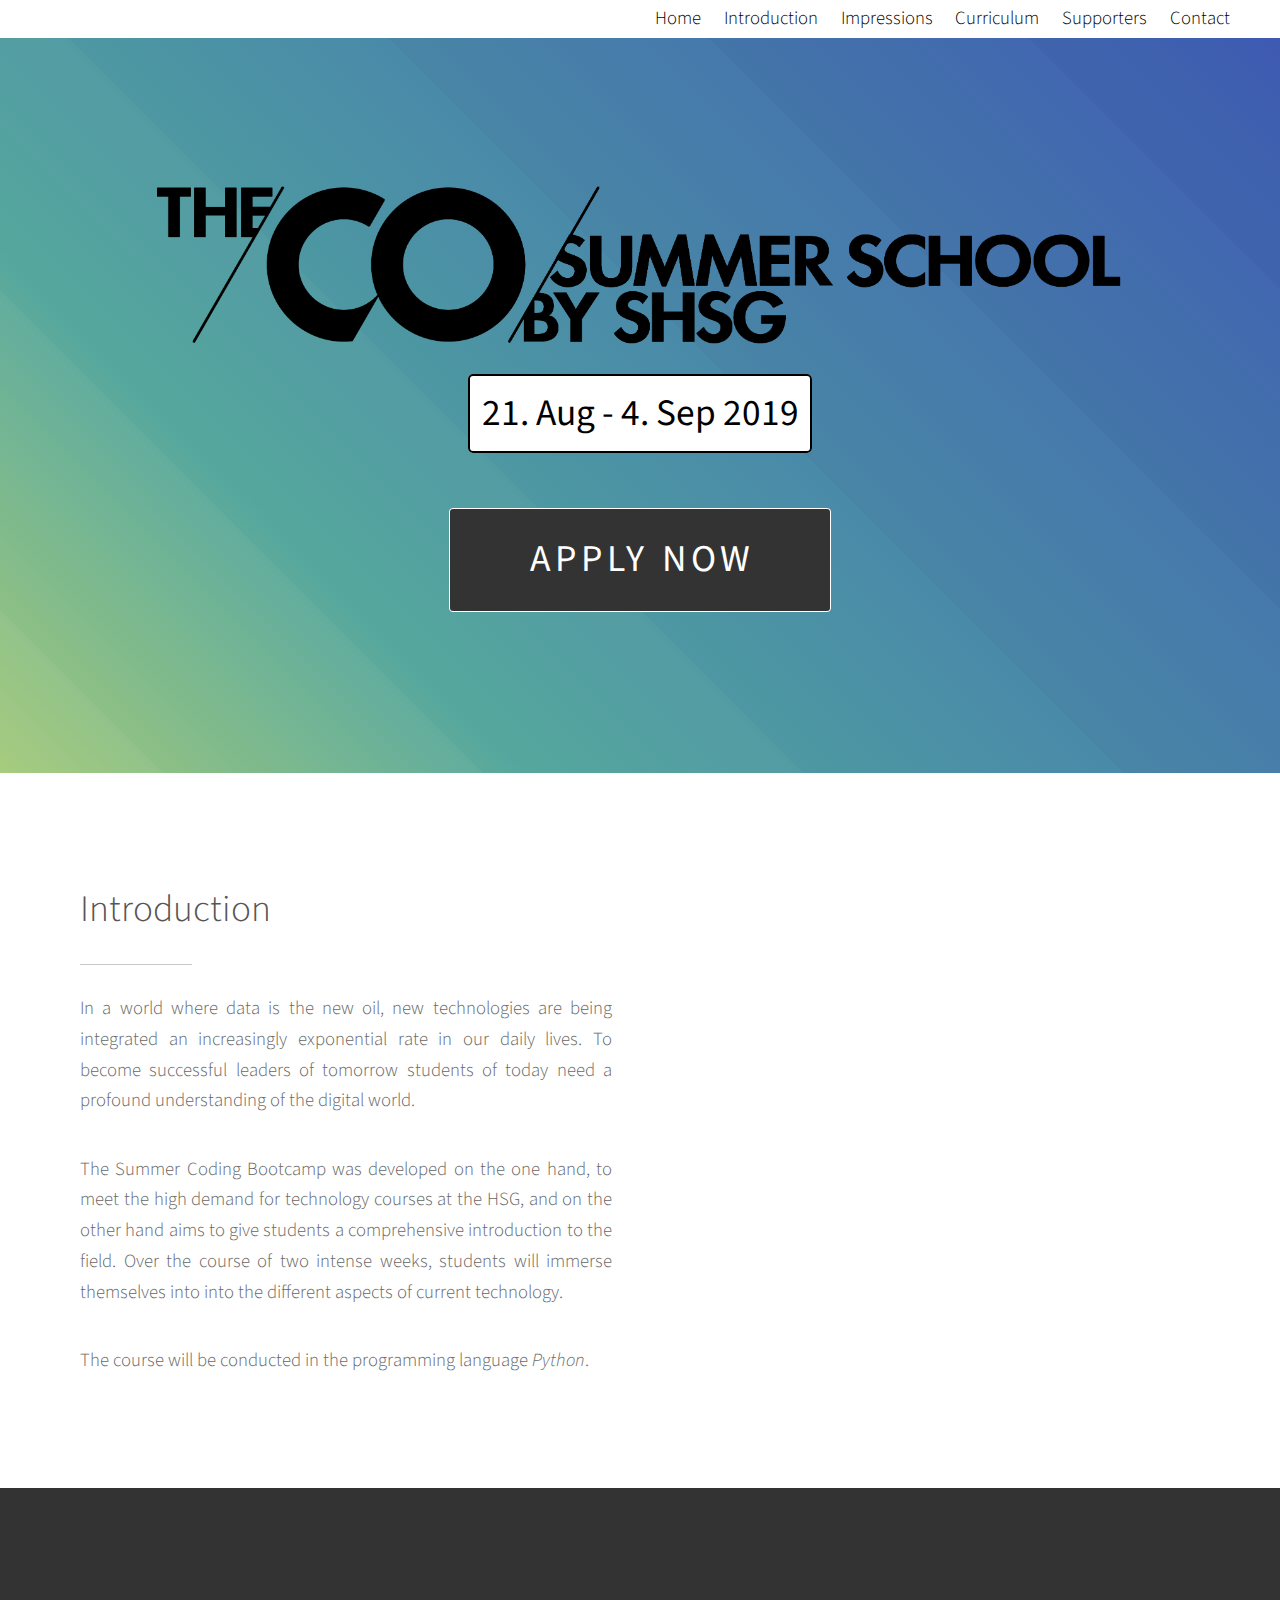
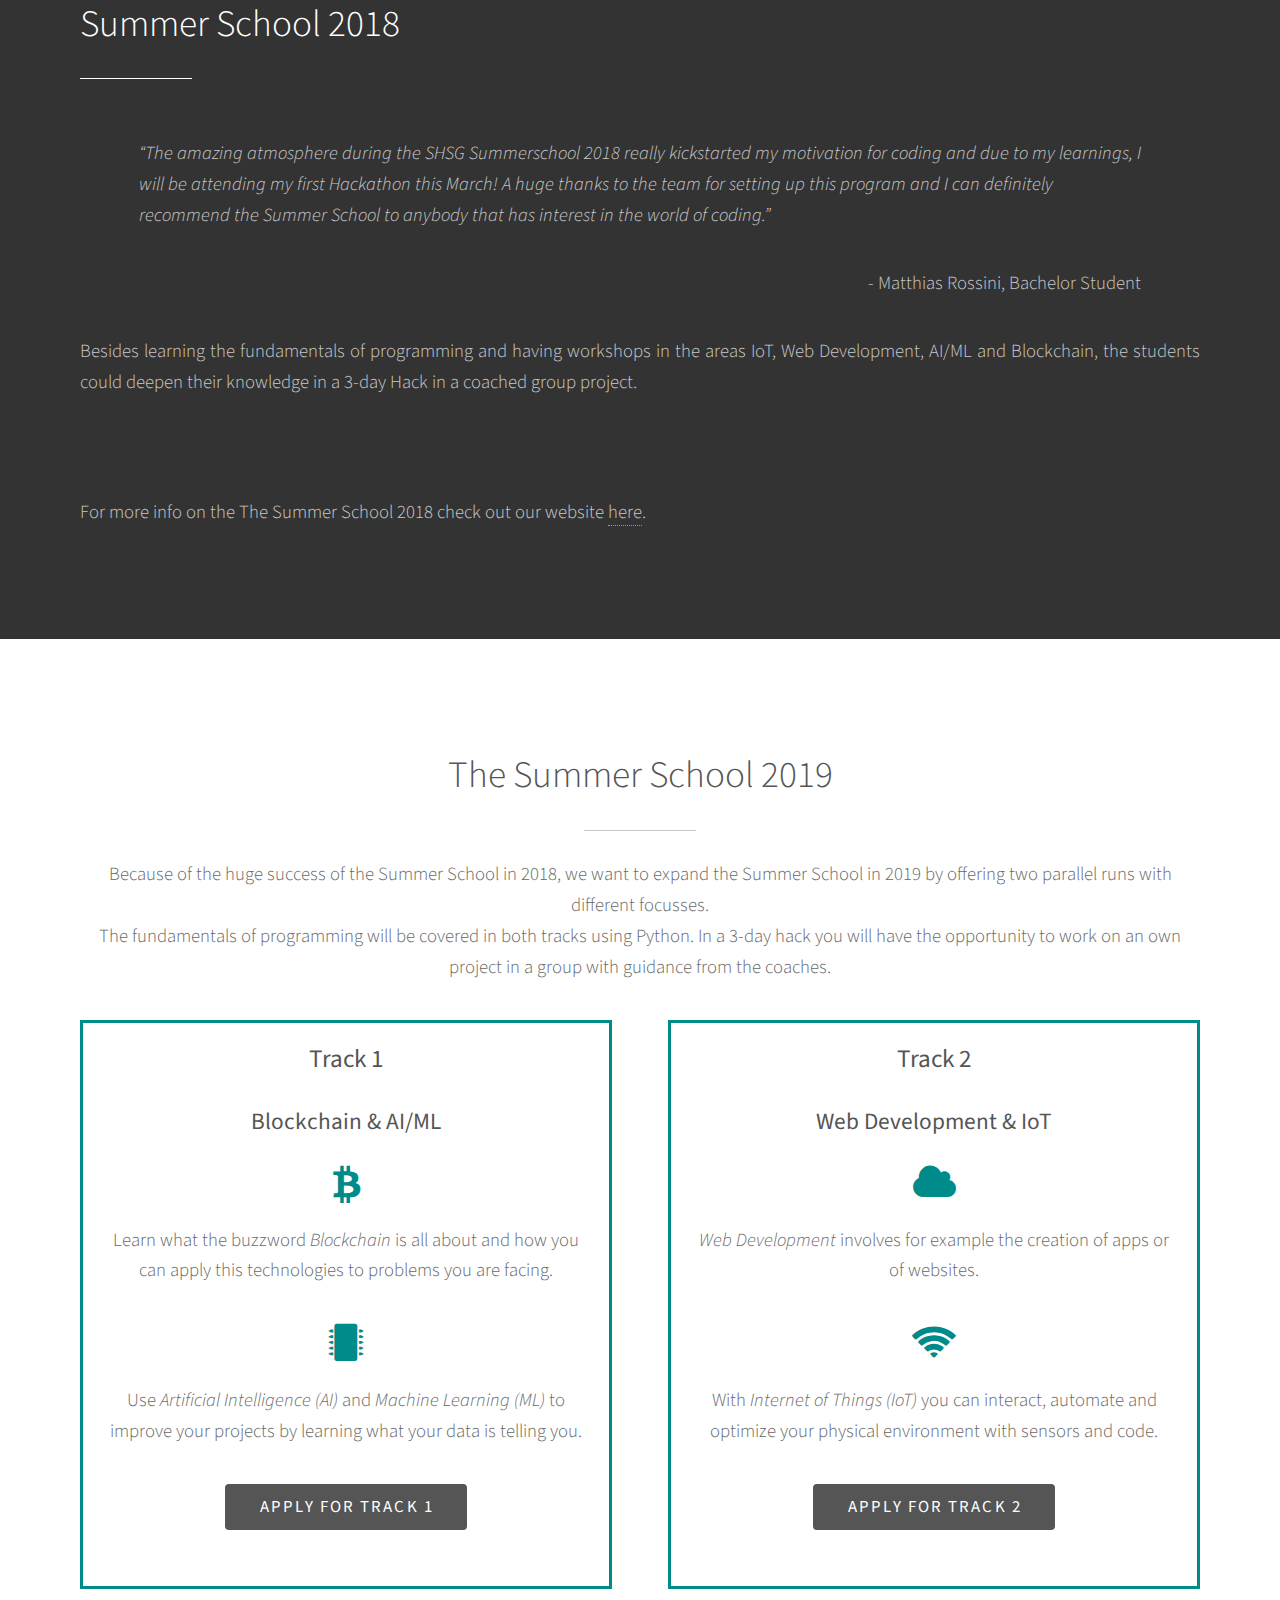
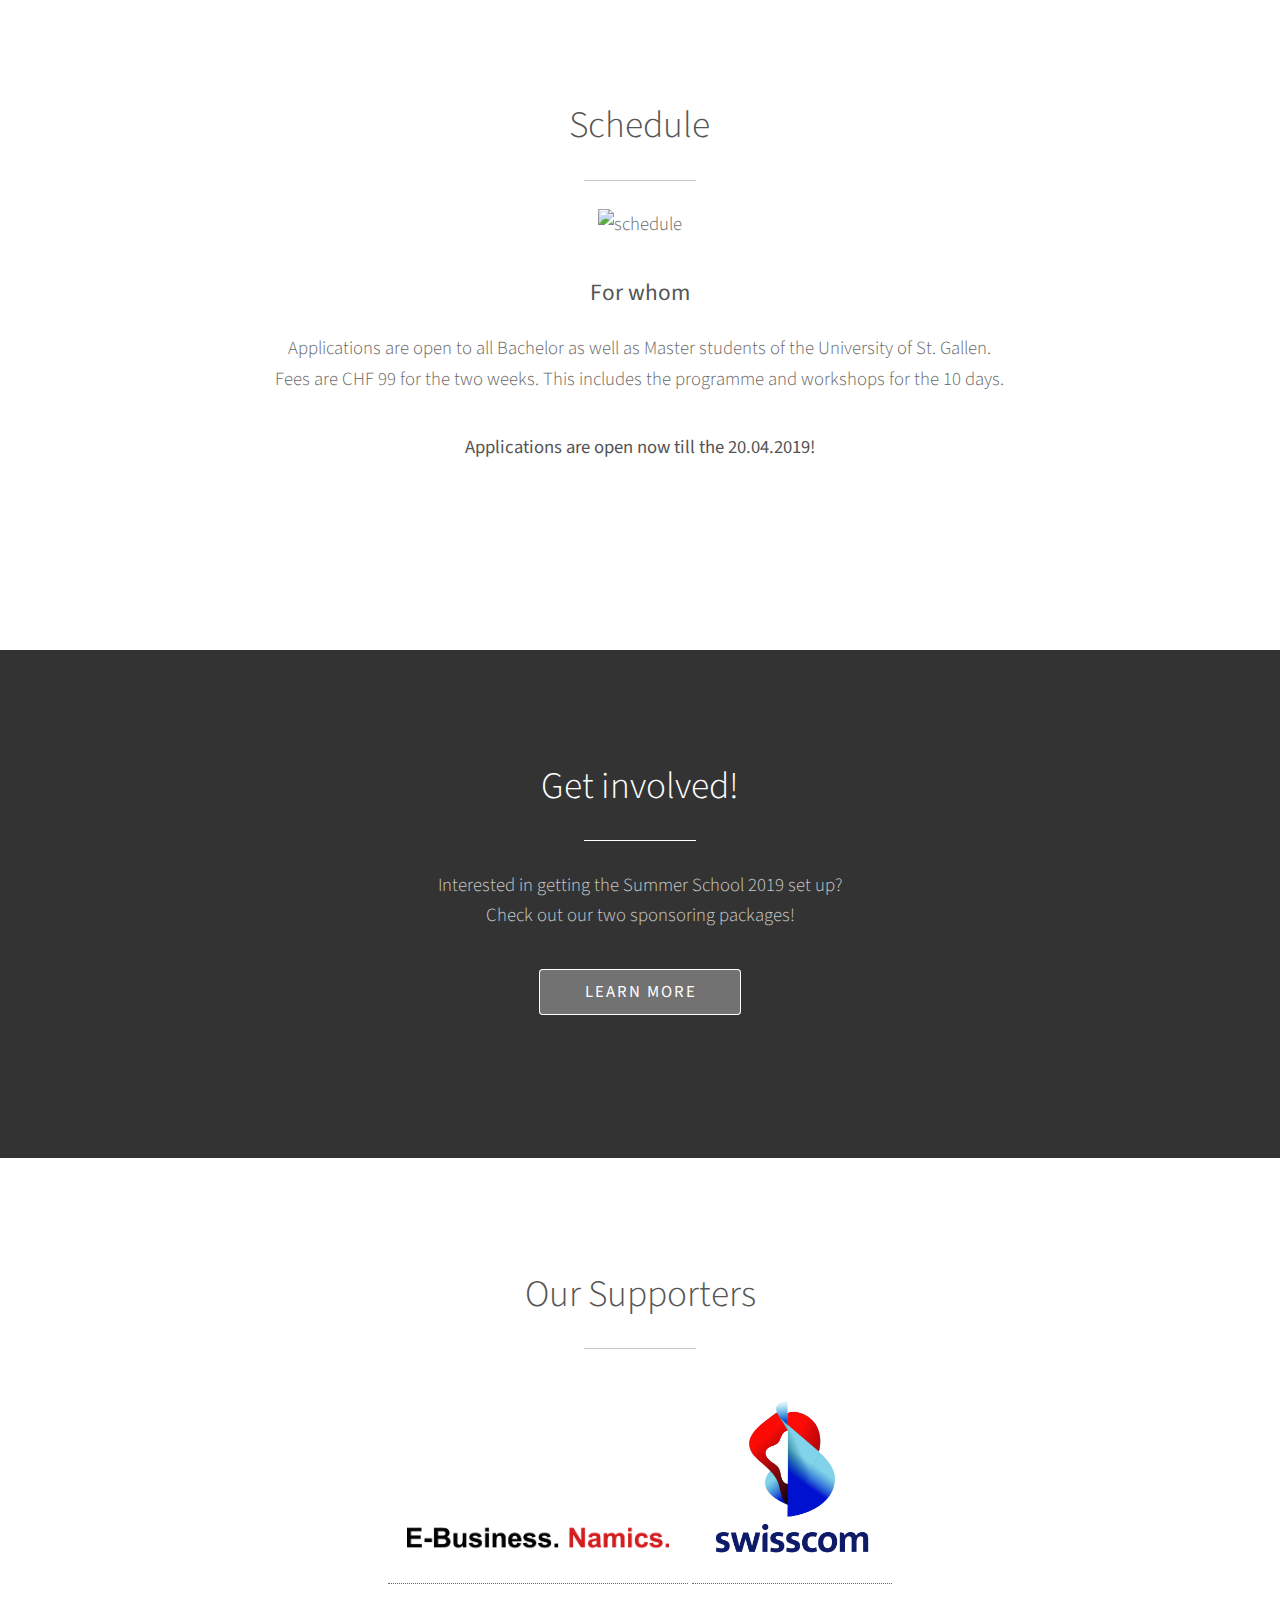
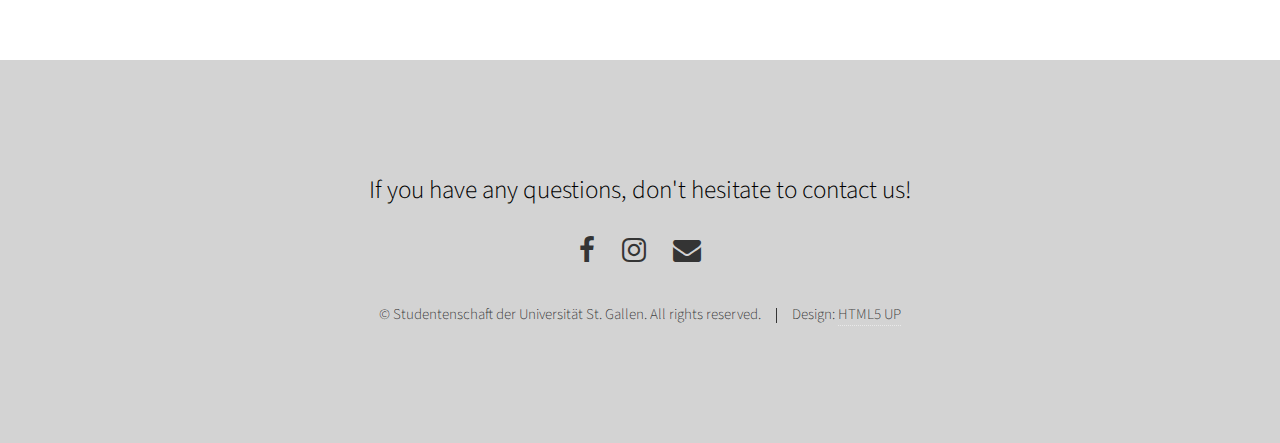
==== index.html @ 816d06b6 "change link sponsors" ====
<!DOCTYPE HTML>
<!--
	Photon by HTML5 UP
	html5up.net | @ajlkn
	Free for personal and commercial use under the CCA 3.0 license (html5up.net/license)
-->
<html>
	<head>
		<title>Summer School by SHSG</title>
		<meta charset="utf-8" />
		<meta name="viewport" content="width=device-width, initial-scale=1, user-scalable=no" />
		<link rel="stylesheet" href="assets/css/main.css" />
		<noscript><link rel="stylesheet" href="assets/css/noscript.css" /></noscript>
	</head>
	<body class="is-preload">


			<header id="banner" class="alt">
			<nav id="menu" style="z-index:99; position: relative; margin-right:2em; ">
				<p ALIGN=Right>
					<a data-scrolly href="#header" class = "">Home</a>
					<a data-scroll href="#intro" class = "">Introduction</a>
					<a data-scroll href="#SS2018" class = "">Impressions</a>
					<a data-scroll href="#tech" class = "">Curriculum</a>
					<a data-scroll href="#get-involved" class = "">Supporters</a>
					<!-- <a data-scroll href="#team" class = "">Team</a> -->
					<a data-scroll href="#footer" class = "">Contact</a>

				</p>

			</nav>
		</header>


			<section id="header">
				<div class="inner">
					<div class="content">
					<p><img width="1000px" src="images/TheCO_Logo_schwarz_summer-school.png"</p>
					<!-- <h1>Summer School by SHSG </h1><br /> -->
					<p>
					<h2><b><span style="color:black; background-color: #fff; padding: .3em; border: 2px solid black; border-radius: 5px;"> 21. Aug -  4. Sep 2019 </span></b></h2> <br />
				<h1><a data-scroll href="#tech" class= "button scrolly" style="background-color: #333;"<strong>APPLY NOW</strong></a></h1>

					<br />
					<!-- <h2><b><span style="color:black">Summer Software Bootcamp</span></b></h2> -->
					<!-- <ul class="actions special">
						<li><a href="#intro" class="button scrolly">Discover</a></li>
					</ul> -->
				</p>
				</div>
			</div>
			</section>

		<!-- intro -->
			<section id="intro" class="main style1">
				<div class="container">
					<div class="row gtr-150">
						<div class="col-6 col-12-medium">
							<header class="major">
								<h2>Introduction</h2>
							</header>
							<p ALIGN="JUSTIFY">In a world where data is the new oil, new technologies are being integrated an increasingly exponential rate in our daily lives.
								To become successful leaders of tomorrow students of today need a profound understanding of the digital world.</p>
							<p ALIGN="JUSTIFY">The Summer Coding Bootcamp was developed on the one hand, to meet the high demand for technology courses at the HSG,
								and on the other hand aims to give students a comprehensive introduction to the field. Over the course of two intense weeks,
								students will immerse themselves into into the different aspects of current technology.</p>
							<p ALIGN="JUSTIFY">The course will be conducted in the programming language <i>Python</i>.</p>
						</div>
						<div class="col-6 col-12-medium imp-medium">
							<br /><br /><br /><span class="image fit"><img src="images/pic_class.jpg" alt="" /></span>
						</div>
					</div>
				</div>
			</section>

		<!-- SS2018 -->
			<section id="SS2018" class="main style2">
				<div class="container">
					<div class="row gtr-150">
						<!-- <div class="col-6 col-12-medium"> -->
							<header class="major">
								<h2>Summer School 2018</h2>
							</header>
							<head>
							<style>
							.center1 {
  							margin: auto;
  							width: 90%;
  							/* border: 3px solid #73AD21; */
  							padding: 10px;
								}
																}
								</style>
								</head>
							<body>

							<div class= "center1">
							<p><i><br />“The amazing atmosphere during the SHSG Summerschool 2018 really	kickstarted my motivation for coding and due to
								my learnings,	I will be	attending my first Hackathon this March! A huge thanks to the team for setting up this program and I can definitely recommend
								the Summer School to anybody that has interest in the world of coding.”</i>
								<P ALIGN=RIGHT>- Matthias Rossini, Bachelor Student</P></p>
							</div>
							<p ALIGN=JUSTIFY>Besides learning the fundamentals of programming and having workshops in the areas IoT, Web Development, AI/ML and Blockchain, the students could deepen their knowledge in a 3-day Hack in a coached group project.</p>

							<div class= "row">
							<div class="col-6 col-12-medium imp-medium">
								<img src="images/pic_coding4.jpg" alt="" style ="width:100%" >
							</div>
							<div class="col-6 col-12-medium imp-medium">
								<img src="images/pic_coding1_nologo.jpg" alt="" style= "width:100%" >
							</div>

								<p><br />For more info on the The Summer School 2018 check out our website <a href="https://summerschool.shsg.ch/" target="_blank">here</a>.</p>

							<!-- <font size="+2">
							<p><br />The Summer School 2018 was only possible thanks to our sponsors:</p>
							</font>

								<div class="">
									<div class="col-4 col-12-medium imp-medium">
									<a href="https://www.namics.com" target="_blank"><img src="images/namics_transparent2.png" width="450px" style="padding: 1em;" alt="Namics"></a>
									<a href="http://www.startfeld.ch/" target="_blank"><img src="images/startfeld_logo_transparent.png" width="250px" style="padding:1em;"alt="STARTFELD"></a>
									<a href="https://www.itrockt.ch/" target="_blank"><img src="images/itstgallenrockt_logo_transparent.png" width="450px" style="padding:1em;"alt="ITrocktSG"></a>
								</div>
								<div class="center">
									<a href="https://www.kenzen.com/" target="_blank"><img src="images/kenzen_logo_transparent.png" width="450px" style="padding:1em;" alt="Kenzen"></a>
									<a href="https://www.cryptovalleysociety.com" target="_blank"><img src="images/CVS_Logo_ohne Slogan_v01.png" width="450px" style="padding: 1em;" alt="Crypto Valley Society"></a>
								</div>
								</div> -->
						</div>
					</div>
				</div>
			</section>

		<!-- tech -->
			<section id="tech" class="main style1 special">
				<div class="container">
					<header class="major">
						<h2>The Summer School 2019</h2>
					</header>
					<p>Because of the huge success of the Summer School in 2018, we want to expand the Summer School in 2019 by offering two parallel runs with different focusses.<br />
						The fundamentals of programming will be covered in both tracks using Python. In a 3-day hack you will have the opportunity to work on an own project in a group with guidance from the coaches.<br /></p>

					<div class="row gtr-150">
						<div class="col-6 col-12-medium">
							<div class="boxed">
							<h3><b>Track 1</b></h3>
							<h4><b>Blockchain & AI/ML</b></h4>
							<font size=1/2><span class="icon style1 major fa-btc"></span></font>
							<p>Learn what the buzzword <i>Blockchain</i> is all about and how you can apply this technologies to problems you are facing.</p>
							<font size=1/2><span class="icon style1 major fa-microchip"></span></font>
							<p>Use <i>Artificial Intelligence (AI)</i> and <i>Machine Learning (ML)</i> to improve your projects by learning what your data is telling you.</p>
							<ul class="actions special">
								<li><a href="https://shsg.typeform.com/to/cCMcqW" target = "_blank" class="button primary">Apply for Track 1</a></li>
							</ul>
						</div>
					</div>

						<div class="col-6 col-12-medium">
							<div class= "boxed">
							<h3><b>Track 2</b></h3>
							<h4><b>Web Development & IoT</b></h4>
							<font size=1/2><span class="icon style1 major fa-cloud"></span></font>
							<p><i>Web Development</i> involves for example the creation of apps or of websites.</p>
							<font size=1/2><span class="icon style1 major fa-wifi"></span></font>
							<p>With <i>Internet of Things (IoT)</i> you can interact, automate and optimize your physical environment with sensors and code.</p>
							<ul class="actions special">
								<li><a href="https://shsg.typeform.com/to/cCMcqW" target = "_blank" class="button primary">Apply for Track 2</a></li>
							</ul>
						</div>
					</div>
					</div>

					<section id="tech" class="main style1 special">
						<div class="container">
							<header class="major">
					<h2>Schedule</h2>
					</header>
					<span><img width=1200px src="images/schedule1.png" alt="schedule"></span>

					<h4><br /><b>For whom</b></h4>
					<p>Applications are open to all Bachelor as well as Master students of the University of St. Gallen.<br />Fees are CHF 99 for the two weeks. This includes the programme and workshops for the 10 days.</p>
						<p><b>Applications are open now till the 20.04.2019!</b></p>
				</div>
			</section>

					</div>
			</section>

		<!-- Sponsors/Supporters/Get Involved -->
			<section id="get-involved" class="main style2 special">
				<div class="container">

					<header class="major">
						<h2>Get involved!</h2>
					</header>
					<p>Interested in getting the Summer School 2019 set up? <br />Check out our two sponsoring packages!</p>
					<ul class="actions special">
						<li><a href="../WebseiteSS2019_sponsors.html" class="button wide">Learn More</a></li>
					</ul>
					<br />
				</div>
				</section>
				<section id="sponsors" class="main style1 special">
					<div class="container">
					<header class="major ">
						<h2>Our Supporters</h2>
					</header>
							<a href="https://www.namics.com" target="_blank"><img src="images/namics_transparent3.png" width="300px" style="padding: 1em;" alt="Namics"></a>
							<!-- <a href="https://www.namics.com" target="_blank"><img src="images/namics.png" width="350px" style="padding: 1em; background-color:rgba(211,211,211,0.3)" alt="Namics"></a> -->

							<a href="http://www.swisscom.ch/" target="_blank"><img src="images/swisscom_transparent.png" width="200px" style="padding:1em;" alt="Swisscom"></a>

			</section>

		<!-- Footer -->
			<section id="footer">
				<h3>If you have any questions, don't hesitate to contact us!</h3>
				<div class="inner">
					<ul class="icons">
				<ul class="icons">
					<li><a href="https://facebook.com/studentenschaft/" class="icon alt fa-facebook"><span class="label">Facebook</span></a></li>
					<li><a href="https://instagram.com/studentenschaft/" class="icon alt fa-instagram"><span class="label">Instagram</span></a></li>
					<li><a href="mailto:studentenschaft@shsg.ch" class="icon alt fa-envelope"><span class="label">Email</span></a></li>
				</ul>
				<ul class="copyright">
					<li>&copy; Studentenschaft der Universität St. Gallen. All rights reserved.</li><li>Design: <a href="http://html5up.net">HTML5 UP</a></li>
				</ul>
			</ul>
		</div>
			</section>

		<!-- Scripts -->
			<script src="assets/js/jquery.min.js"></script>
			<script src="assets/js/jquery.scrolly.min.js"></script>
			<script src="assets/js/browser.min.js"></script>
			<script src="assets/js/breakpoints.min.js"></script>
			<script src="assets/js/util.js"></script>
			<script src="assets/js/main.js"></script>

	</body>
</html>
---- assets/css/main.css ----
@import url("font-awesome.min.css");
@import url("https://fonts.googleapis.com/css?family=Source+Sans+Pro:300,300italic,400,400italic");

/*
	Photon by HTML5 UP
	html5up.net | @ajlkn
	Free for personal and commercial use under the CCA 3.0 license (html5up.net/license)
*/

html, body, div, span, applet, object,
iframe, h1, h2, h3, h4, h5, h6, p, blockquote,
pre, a, abbr, acronym, address, big, cite,
code, del, dfn, em, img, ins, kbd, q, s, samp,
small, strike, strong, sub, sup, tt, var, b,
u, i, center, dl, dt, dd, ol, ul, li, fieldset,
form, label, legend, table, caption, tbody,
tfoot, thead, tr, th, td, article, aside,
canvas, details, embed, figure, figcaption,
footer, header, hgroup, menu, nav, output, ruby,
section, summary, time, mark, audio, video {
	margin: 0;
	padding: 0;
	border: 0;
	font-size: 100%;
	font: inherit;
	vertical-align: baseline;}

article, aside, details, figcaption, figure,
footer, header, hgroup, menu, nav, section {
	display: block;}

body {
	line-height: 1;
}

ol, ul {
	list-style: none;
}

blockquote, q {
	quotes: none;
}

	blockquote:before, blockquote:after, q:before, q:after {
		content: '';
		content: none;
	}

table {
	border-collapse: collapse;
	border-spacing: 0;
}

body {
	-webkit-text-size-adjust: none;
}

mark {
	background-color: transparent;
	color: inherit;
}

input::-moz-focus-inner {
	border: 0;
	padding: 0;
}

input, select, textarea {
	-moz-appearance: none;
	-webkit-appearance: none;
	-ms-appearance: none;
	appearance: none;
}

/* Basic */

	html {
		box-sizing: border-box;
	}

	*, *:before, *:after {
		box-sizing: inherit;

	}

	body {
		background: #fff;
	}


		body.is-preload *, body.is-preload *:before, body.is-preload *:after {
			-moz-animation: none !important;
			-webkit-animation: none !important;
			-ms-animation: none !important;
			animation: none !important;
			-moz-transition: none !important;
			-webkit-transition: none !important;
			-ms-transition: none !important;
			transition: none !important;
		}

	body, input, select, textarea {
		color: #666;
		font-family: "Source Sans Pro", Helvetica, sans-serif;
		font-size: 16pt;
		font-weight: 300;
		line-height: 1.65em;
	}

	a {
		-moz-transition: color 0.2s ease-in-out, border-color 0.2s ease-in-out;
		-webkit-transition: color 0.2s ease-in-out, border-color 0.2s ease-in-out;
		-ms-transition: color 0.2s ease-in-out, border-color 0.2s ease-in-out;
		transition: color 0.2s ease-in-out, border-color 0.2s ease-in-out;
		border-bottom: dotted 1px #666;
		color: inherit;
		text-decoration: none;
	}

		a:hover {
			border-bottom-color: transparent !important;
			color: #6bd4c8;
		}

	strong, b {
		color: #555;
		font-weight: 400;
	}

	em, i {
		font-style: italic;
	}

	p {
		margin: 0 0 2em 0;
	}

	h1, h2, h3, h4, h5, h6 {
		color: #555;
		line-height: 1em;
		margin: 0 0 1em 0;
	}

		h1 a, h2 a, h3 a, h4 a, h5 a, h6 a {
			color: inherit;
			text-decoration: none;
		}

	h1 {
		font-size: 2.25em;
		line-height: 1.35em;
	}

	h2 {
		font-size: 2em;
		line-height: 1.35em;
	}

	h3 {
		font-size: 1.35em;
		line-height: 1.5em;
	}

	h4 {
		font-size: 1.25em;
		line-height: 1.5em;
	}

	h5 {
		font-size: 0.9em;
		line-height: 1.5em;
	}

	h6 {
		font-size: 0.7em;
		line-height: 1.5em;
	}

	sub {
		font-size: 0.8em;
		position: relative;
		top: 0.5em;
	}

	sup {
		font-size: 0.8em;
		position: relative;
		top: -0.5em;
	}

	hr {
		border: 0;
		border-bottom: solid 1px rgba(144, 144, 144, 0.5);
		margin: 2em 0;
	}

		hr.major {
			margin: 3em 0;
		}

	blockquote {
		border-left: solid 4px rgba(144, 144, 144, 0.5);
		font-style: italic;
		margin: 0 0 2em 0;
		padding: 0.5em 0 0.5em 2em;
	}

	code {
		background: rgba(144, 144, 144, 0.075);
		border-radius: 4px;
		border: solid 1px rgba(144, 144, 144, 0.5);
		font-family: "Courier New", monospace;
		font-size: 0.9em;
		margin: 0 0.25em;
		padding: 0.25em 0.65em;
	}

	pre {
		-webkit-overflow-scrolling: touch;
		font-family: "Courier New", monospace;
		font-size: 0.9em;
		margin: 0 0 2em 0;
	}

		pre code {
			display: block;
			line-height: 1.75em;
			padding: 1em 1.5em;
			overflow-x: auto;
		}

	.align-left {
		text-align: left;
	}

	.align-center {
		text-align: center;
	}

	.align-right {
		text-align: right;
	}

/* Container */

	.container {
		margin: 0 auto;
		max-width: calc(100% - 4em);
		width: 60em;
	}

		.container.xsmall {
			width: 15em;
		}

		.container.small {
			width: 30em;
		}

		.container.medium {
			width: 45em;
		}

		.container.large {
			width: 75em;
		}

		.container.xlarge {
			width: 90em;
		}

		.container.max {
			width: 100%;
		}

		@media screen and (max-width: 980px) {

			.container {
				max-width: 100% !important;
				width: 100% !important;
			}

		}

		@media screen and (max-width: 480px) {

			.container {
				max-width: calc(100% - 3em);
			}

		}

/* Row */

	.row {
		display: flex;
		flex-wrap: wrap;
		box-sizing: border-box;
		align-items: stretch;
	}

		.row > * {
			box-sizing: border-box;
		}

		.row.gtr-uniform > * > :last-child {
			margin-bottom: 0;
		}

		.row.aln-left {
			justify-content: flex-start;
		}

		.row.aln-center {
			justify-content: center;
		}

		.row.aln-right {
			justify-content: flex-end;
		}

		.row.aln-top {
			align-items: flex-start;
		}

		.row.aln-middle {
			align-items: center;
		}

		.row.aln-bottom {
			align-items: flex-end;
		}

		.row > .imp {
			order: -1;
		}

		.row > .col-1 {
			width: 8.3333333333%;
		}

		.row > .off-1 {
			margin-left: 8.3333333333%;
		}

		.row > .col-2 {
			width: 16.6666666667%;
		}

		.row > .off-2 {
			margin-left: 16.6666666667%;
		}

		.row > .col-3 {
			width: 25%;
		}

		.row > .off-3 {
			margin-left: 25%;
		}

		.row > .col-4 {
			width: 33.3333333333%;
		}

		.row > .off-4 {
			margin-left: 33.3333333333%;
		}

		.row > .col-5 {
			width: 41.6666666667%;
		}

		.row > .off-5 {
			margin-left: 41.6666666667%;
		}

		.row > .col-6 {
			width: 50%;
		}

		.row > .off-6 {
			margin-left: 50%;
		}

		.row > .col-7 {
			width: 58.3333333333%;
		}

		.row > .off-7 {
			margin-left: 58.3333333333%;
		}

		.row > .col-8 {
			width: 66.6666666667%;
		}

		.row > .off-8 {
			margin-left: 66.6666666667%;
		}

		.row > .col-9 {
			width: 75%;
		}

		.row > .off-9 {
			margin-left: 75%;
		}

		.row > .col-10 {
			width: 83.3333333333%;
		}

		.row > .off-10 {
			margin-left: 83.3333333333%;
		}

		.row > .col-11 {
			width: 91.6666666667%;
		}

		.row > .off-11 {
			margin-left: 91.6666666667%;
		}

		.row > .col-12 {
			width: 100%;
		}

		.row > .off-12 {
			margin-left: 100%;
		}

		.row.gtr-0 {
			margin-top: 0;
			margin-left: 0em;
		}

			.row.gtr-0 > * {
				padding: 0 0 0 0em;
			}

			.row.gtr-0.gtr-uniform {
				margin-top: 0em;
			}

				.row.gtr-0.gtr-uniform > * {
					padding-top: 0em;
				}

		.row.gtr-25 {
			margin-top: 0;
			margin-left: -0.5em;
		}

			.row.gtr-25 > * {
				padding: 0 0 0 0.5em;
			}

			.row.gtr-25.gtr-uniform {
				margin-top: -0.5em;
			}

				.row.gtr-25.gtr-uniform > * {
					padding-top: 0.5em;
				}

		.row.gtr-50 {
			margin-top: 0;
			margin-left: -1em;
		}

			.row.gtr-50 > * {
				padding: 0 0 0 1em;
			}

			.row.gtr-50.gtr-uniform {
				margin-top: -1em;
			}

				.row.gtr-50.gtr-uniform > * {
					padding-top: 1em;
				}

		.row {
			margin-top: 0;
			margin-left: -2em;
		}

			.row > * {
				padding: 0 0 0 2em;
			}

			.row.gtr-uniform {
				margin-top: -2em;
			}

				.row.gtr-uniform > * {
					padding-top: 2em;
				}

		.row.gtr-150 {
			margin-top: 0;
			margin-left: -3em;
		}

		.boxed{
			border: 3px solid #008B8B;
			padding: 1em
		}
			.row.gtr-150 > * {
				padding: 0 0 0 3em;
			}

			.row.gtr-150.gtr-uniform {
				margin-top: -3em;
			}

				.row.gtr-150.gtr-uniform > * {
					padding-top: 3em;
				}

		.row.gtr-200 {
			margin-top: 0;
			margin-left: -4em;
		}

			.row.gtr-200 > * {
				padding: 0 0 0 4em;
			}

			.row.gtr-200.gtr-uniform {
				margin-top: -4em;
			}

				.row.gtr-200.gtr-uniform > * {
					padding-top: 4em;
				}

		@media screen and (max-width: 1680px) {

			.row {
				display: flex;
				flex-wrap: wrap;
				box-sizing: border-box;
				align-items: stretch;
			}

				.row > * {
					box-sizing: border-box;
				}

				.row.gtr-uniform > * > :last-child {
					margin-bottom: 0;
				}

				.row.aln-left {
					justify-content: flex-start;
				}

				.row.aln-center {
					justify-content: center;
				}

				.row.aln-right {
					justify-content: flex-end;
				}

				.row.aln-top {
					align-items: flex-start;
				}

				.row.aln-middle {
					align-items: center;
				}

				.row.aln-bottom {
					align-items: flex-end;
				}

				.row > .imp-xlarge {
					order: -1;
				}

				.row > .col-1-xlarge {
					width: 8.3333333333%;
				}

				.row > .off-1-xlarge {
					margin-left: 8.3333333333%;
				}

				.row > .col-2-xlarge {
					width: 16.6666666667%;
				}

				.row > .off-2-xlarge {
					margin-left: 16.6666666667%;
				}

				.row > .col-3-xlarge {
					width: 25%;
				}

				.row > .off-3-xlarge {
					margin-left: 25%;
				}

				.row > .col-4-xlarge {
					width: 33.3333333333%;
				}

				.row > .off-4-xlarge {
					margin-left: 33.3333333333%;
				}

				.row > .col-5-xlarge {
					width: 41.6666666667%;
				}

				.row > .off-5-xlarge {
					margin-left: 41.6666666667%;
				}

				.row > .col-6-xlarge {
					width: 50%;
				}

				.row > .off-6-xlarge {
					margin-left: 50%;
				}

				.row > .col-7-xlarge {
					width: 58.3333333333%;
				}

				.row > .off-7-xlarge {
					margin-left: 58.3333333333%;
				}

				.row > .col-8-xlarge {
					width: 66.6666666667%;
				}

				.row > .off-8-xlarge {
					margin-left: 66.6666666667%;
				}

				.row > .col-9-xlarge {
					width: 75%;
				}

				.row > .off-9-xlarge {
					margin-left: 75%;
				}

				.row > .col-10-xlarge {
					width: 83.3333333333%;
				}

				.row > .off-10-xlarge {
					margin-left: 83.3333333333%;
				}

				.row > .col-11-xlarge {
					width: 91.6666666667%;
				}

				.row > .off-11-xlarge {
					margin-left: 91.6666666667%;
				}

				.row > .col-12-xlarge {
					width: 100%;
				}

				.row > .off-12-xlarge {
					margin-left: 100%;
				}

				.row.gtr-0 {
					margin-top: 0;
					margin-left: 0em;
				}

					.row.gtr-0 > * {
						padding: 0 0 0 0em;
					}

					.row.gtr-0.gtr-uniform {
						margin-top: 0em;
					}

						.row.gtr-0.gtr-uniform > * {
							padding-top: 0em;
						}

				.row.gtr-25 {
					margin-top: 0;
					margin-left: -0.5em;
				}

					.row.gtr-25 > * {
						padding: 0 0 0 0.5em;
					}

					.row.gtr-25.gtr-uniform {
						margin-top: -0.5em;
					}

						.row.gtr-25.gtr-uniform > * {
							padding-top: 0.5em;
						}

				.row.gtr-50 {
					margin-top: 0;
					margin-left: -1em;
				}

					.row.gtr-50 > * {
						padding: 0 0 0 1em;
					}

					.row.gtr-50.gtr-uniform {
						margin-top: -1em;
					}

						.row.gtr-50.gtr-uniform > * {
							padding-top: 1em;
						}

				.row {
					margin-top: 0;
					margin-left: -2em;
				}

					.row > * {
						padding: 0 0 0 2em;
					}

					.row.gtr-uniform {
						margin-top: -2em;
					}

						.row.gtr-uniform > * {
							padding-top: 2em;
						}

				.row.gtr-150 {
					margin-top: 0;
					margin-left: -3em;
				}

					.row.gtr-150 > * {
						padding: 0 0 0 3em;
					}

					.row.gtr-150.gtr-uniform {
						margin-top: -3em;
					}

						.row.gtr-150.gtr-uniform > * {
							padding-top: 3em;
						}

				.row.gtr-200 {
					margin-top: 0;
					margin-left: -4em;
				}

					.row.gtr-200 > * {
						padding: 0 0 0 4em;
					}

					.row.gtr-200.gtr-uniform {
						margin-top: -4em;
					}

						.row.gtr-200.gtr-uniform > * {
							padding-top: 4em;
						}

		}

		@media screen and (max-width: 1140px) {

			.row {
				display: flex;
				flex-wrap: wrap;
				box-sizing: border-box;
				align-items: stretch;
			}

				.row > * {
					box-sizing: border-box;
				}

				.row.gtr-uniform > * > :last-child {
					margin-bottom: 0;
				}

				.row.aln-left {
					justify-content: flex-start;
				}

				.row.aln-center {
					justify-content: center;
				}

				.row.aln-right {
					justify-content: flex-end;
				}

				.row.aln-top {
					align-items: flex-start;
				}

				.row.aln-middle {
					align-items: center;
				}

				.row.aln-bottom {
					align-items: flex-end;
				}

				.row > .imp-large {
					order: -1;
				}

				.row > .col-1-large {
					width: 8.3333333333%;
				}

				.row > .off-1-large {
					margin-left: 8.3333333333%;
				}

				.row > .col-2-large {
					width: 16.6666666667%;
				}

				.row > .off-2-large {
					margin-left: 16.6666666667%;
				}

				.row > .col-3-large {
					width: 25%;
				}

				.row > .off-3-large {
					margin-left: 25%;
				}

				.row > .col-4-large {
					width: 33.3333333333%;
				}

				.row > .off-4-large {
					margin-left: 33.3333333333%;
				}

				.row > .col-5-large {
					width: 41.6666666667%;
				}

				.row > .off-5-large {
					margin-left: 41.6666666667%;
				}

				.row > .col-6-large {
					width: 50%;
				}

				.row > .off-6-large {
					margin-left: 50%;
				}

				.row > .col-7-large {
					width: 58.3333333333%;
				}

				.row > .off-7-large {
					margin-left: 58.3333333333%;
				}

				.row > .col-8-large {
					width: 66.6666666667%;
				}

				.row > .off-8-large {
					margin-left: 66.6666666667%;
				}

				.row > .col-9-large {
					width: 75%;
				}

				.row > .off-9-large {
					margin-left: 75%;
				}

				.row > .col-10-large {
					width: 83.3333333333%;
				}

				.row > .off-10-large {
					margin-left: 83.3333333333%;
				}

				.row > .col-11-large {
					width: 91.6666666667%;
				}

				.row > .off-11-large {
					margin-left: 91.6666666667%;
				}

				.row > .col-12-large {
					width: 100%;
				}

				.row > .off-12-large {
					margin-left: 100%;
				}

				.row.gtr-0 {
					margin-top: 0;
					margin-left: 0em;
				}

					.row.gtr-0 > * {
						padding: 0 0 0 0em;
					}

					.row.gtr-0.gtr-uniform {
						margin-top: 0em;
					}

						.row.gtr-0.gtr-uniform > * {
							padding-top: 0em;
						}

				.row.gtr-25 {
					margin-top: 0;
					margin-left: -0.5em;
				}

					.row.gtr-25 > * {
						padding: 0 0 0 0.5em;
					}

					.row.gtr-25.gtr-uniform {
						margin-top: -0.5em;
					}

						.row.gtr-25.gtr-uniform > * {
							padding-top: 0.5em;
						}

				.row.gtr-50 {
					margin-top: 0;
					margin-left: -1em;
				}

					.row.gtr-50 > * {
						padding: 0 0 0 1em;
					}

					.row.gtr-50.gtr-uniform {
						margin-top: -1em;
					}

						.row.gtr-50.gtr-uniform > * {
							padding-top: 1em;
						}

				.row {
					margin-top: 0;
					margin-left: -2em;
				}

					.row > * {
						padding: 0 0 0 2em;
					}

					.row.gtr-uniform {
						margin-top: -2em;
					}

						.row.gtr-uniform > * {
							padding-top: 2em;
						}

				.row.gtr-150 {
					margin-top: 0;
					margin-left: -3em;
				}

					.row.gtr-150 > * {
						padding: 0 0 0 3em;
					}

					.row.gtr-150.gtr-uniform {
						margin-top: -3em;
					}

						.row.gtr-150.gtr-uniform > * {
							padding-top: 3em;
						}

				.row.gtr-200 {
					margin-top: 0;
					margin-left: -4em;
				}

					.row.gtr-200 > * {
						padding: 0 0 0 4em;
					}

					.row.gtr-200.gtr-uniform {
						margin-top: -4em;
					}

						.row.gtr-200.gtr-uniform > * {
							padding-top: 4em;
						}

		}

		@media screen and (max-width: 980px) {

			.row {
				display: flex;
				flex-wrap: wrap;
				box-sizing: border-box;
				align-items: stretch;
			}

				.row > * {
					box-sizing: border-box;
				}

				.row.gtr-uniform > * > :last-child {
					margin-bottom: 0;
				}

				.row.aln-left {
					justify-content: flex-start;
				}

				.row.aln-center {
					justify-content: center;
				}

				.row.aln-right {
					justify-content: flex-end;
				}

				.row.aln-top {
					align-items: flex-start;
				}

				.row.aln-middle {
					align-items: center;
				}

				.row.aln-bottom {
					align-items: flex-end;
				}

				.row > .imp-medium {
					order: -1;
				}

				.row > .col-1-medium {
					width: 8.3333333333%;
				}

				.row > .off-1-medium {
					margin-left: 8.3333333333%;
				}

				.row > .col-2-medium {
					width: 16.6666666667%;
				}

				.row > .off-2-medium {
					margin-left: 16.6666666667%;
				}

				.row > .col-3-medium {
					width: 25%;
				}

				.row > .off-3-medium {
					margin-left: 25%;
				}

				.row > .col-4-medium {
					width: 33.3333333333%;
				}

				.row > .off-4-medium {
					margin-left: 33.3333333333%;
				}

				.row > .col-5-medium {
					width: 41.6666666667%;
				}

				.row > .off-5-medium {
					margin-left: 41.6666666667%;
				}

				.row > .col-6-medium {
					width: 50%;
				}

				.row > .off-6-medium {
					margin-left: 50%;
				}

				.row > .col-7-medium {
					width: 58.3333333333%;
				}

				.row > .off-7-medium {
					margin-left: 58.3333333333%;
				}

				.row > .col-8-medium {
					width: 66.6666666667%;
				}

				.row > .off-8-medium {
					margin-left: 66.6666666667%;
				}

				.row > .col-9-medium {
					width: 75%;
				}

				.row > .off-9-medium {
					margin-left: 75%;
				}

				.row > .col-10-medium {
					width: 83.3333333333%;
				}

				.row > .off-10-medium {
					margin-left: 83.3333333333%;
				}

				.row > .col-11-medium {
					width: 91.6666666667%;
				}

				.row > .off-11-medium {
					margin-left: 91.6666666667%;
				}

				.row > .col-12-medium {
					width: 100%;
				}

				.row > .off-12-medium {
					margin-left: 100%;
				}

				.row.gtr-0 {
					margin-top: 0;
					margin-left: 0em;
				}

					.row.gtr-0 > * {
						padding: 0 0 0 0em;
					}

					.row.gtr-0.gtr-uniform {
						margin-top: 0em;
					}

						.row.gtr-0.gtr-uniform > * {
							padding-top: 0em;
						}

				.row.gtr-25 {
					margin-top: 0;
					margin-left: -0.5em;
				}

					.row.gtr-25 > * {
						padding: 0 0 0 0.5em;
					}

					.row.gtr-25.gtr-uniform {
						margin-top: -0.5em;
					}

						.row.gtr-25.gtr-uniform > * {
							padding-top: 0.5em;
						}

				.row.gtr-50 {
					margin-top: 0;
					margin-left: -1em;
				}

					.row.gtr-50 > * {
						padding: 0 0 0 1em;
					}

					.row.gtr-50.gtr-uniform {
						margin-top: -1em;
					}

						.row.gtr-50.gtr-uniform > * {
							padding-top: 1em;
						}

				.row {
					margin-top: 0;
					margin-left: -2em;
				}

					.row > * {
						padding: 0 0 0 2em;
					}

					.row.gtr-uniform {
						margin-top: -2em;
					}

						.row.gtr-uniform > * {
							padding-top: 2em;
						}

				.row.gtr-150 {
					margin-top: 0;
					margin-left: -3em;
				}

					.row.gtr-150 > * {
						padding: 0 0 0 3em;
					}

					.row.gtr-150.gtr-uniform {
						margin-top: -3em;
					}

						.row.gtr-150.gtr-uniform > * {
							padding-top: 3em;
						}

				.row.gtr-200 {
					margin-top: 0;
					margin-left: -4em;
				}

					.row.gtr-200 > * {
						padding: 0 0 0 4em;
					}

					.row.gtr-200.gtr-uniform {
						margin-top: -4em;
					}

						.row.gtr-200.gtr-uniform > * {
							padding-top: 4em;
						}

		}

		@media screen and (max-width: 736px) {

			.row {
				display: flex;
				flex-wrap: wrap;
				box-sizing: border-box;
				align-items: stretch;
			}

				.row > * {
					box-sizing: border-box;
				}

				.row.gtr-uniform > * > :last-child {
					margin-bottom: 0;
				}

				.row.aln-left {
					justify-content: flex-start;
				}

				.row.aln-center {
					justify-content: center;
				}

				.row.aln-right {
					justify-content: flex-end;
				}

				.row.aln-top {
					align-items: flex-start;
				}

				.row.aln-middle {
					align-items: center;
				}

				.row.aln-bottom {
					align-items: flex-end;
				}

				.row > .imp-small {
					order: -1;
				}

				.row > .col-1-small {
					width: 8.3333333333%;
				}

				.row > .off-1-small {
					margin-left: 8.3333333333%;
				}

				.row > .col-2-small {
					width: 16.6666666667%;
				}

				.row > .off-2-small {
					margin-left: 16.6666666667%;
				}

				.row > .col-3-small {
					width: 25%;
				}

				.row > .off-3-small {
					margin-left: 25%;
				}

				.row > .col-4-small {
					width: 33.3333333333%;
				}

				.row > .off-4-small {
					margin-left: 33.3333333333%;
				}

				.row > .col-5-small {
					width: 41.6666666667%;
				}

				.row > .off-5-small {
					margin-left: 41.6666666667%;
				}

				.row > .col-6-small {
					width: 50%;
				}

				.row > .off-6-small {
					margin-left: 50%;
				}

				.row > .col-7-small {
					width: 58.3333333333%;
				}

				.row > .off-7-small {
					margin-left: 58.3333333333%;
				}

				.row > .col-8-small {
					width: 66.6666666667%;
				}

				.row > .off-8-small {
					margin-left: 66.6666666667%;
				}

				.row > .col-9-small {
					width: 75%;
				}

				.row > .off-9-small {
					margin-left: 75%;
				}

				.row > .col-10-small {
					width: 83.3333333333%;
				}

				.row > .off-10-small {
					margin-left: 83.3333333333%;
				}

				.row > .col-11-small {
					width: 91.6666666667%;
				}

				.row > .off-11-small {
					margin-left: 91.6666666667%;
				}

				.row > .col-12-small {
					width: 100%;
				}

				.row > .off-12-small {
					margin-left: 100%;
				}

				.row.gtr-0 {
					margin-top: 0;
					margin-left: 0em;
				}

					.row.gtr-0 > * {
						padding: 0 0 0 0em;
					}

					.row.gtr-0.gtr-uniform {
						margin-top: 0em;
					}

						.row.gtr-0.gtr-uniform > * {
							padding-top: 0em;
						}

				.row.gtr-25 {
					margin-top: 0;
					margin-left: -0.5em;
				}

					.row.gtr-25 > * {
						padding: 0 0 0 0.5em;
					}

					.row.gtr-25.gtr-uniform {
						margin-top: -0.5em;
					}

						.row.gtr-25.gtr-uniform > * {
							padding-top: 0.5em;
						}

				.row.gtr-50 {
					margin-top: 0;
					margin-left: -1em;
				}

					.row.gtr-50 > * {
						padding: 0 0 0 1em;
					}

					.row.gtr-50.gtr-uniform {
						margin-top: -1em;
					}

						.row.gtr-50.gtr-uniform > * {
							padding-top: 1em;
						}

				.row {
					margin-top: 0;
					margin-left: -2em;
				}

					.row > * {
						padding: 0 0 0 2em;
					}

					.row.gtr-uniform {
						margin-top: -2em;
					}

						.row.gtr-uniform > * {
							padding-top: 2em;
						}

				.row.gtr-150 {
					margin-top: 0;
					margin-left: -3em;
				}

					.row.gtr-150 > * {
						padding: 0 0 0 3em;
					}

					.row.gtr-150.gtr-uniform {
						margin-top: -3em;
					}

						.row.gtr-150.gtr-uniform > * {
							padding-top: 3em;
						}

				.row.gtr-200 {
					margin-top: 0;
					margin-left: -4em;
				}

					.row.gtr-200 > * {
						padding: 0 0 0 4em;
					}

					.row.gtr-200.gtr-uniform {
						margin-top: -4em;
					}

						.row.gtr-200.gtr-uniform > * {
							padding-top: 4em;
						}

		}

		@media screen and (max-width: 480px) {

			.row {
				display: flex;
				flex-wrap: wrap;
				box-sizing: border-box;
				align-items: stretch;
			}

				.row > * {
					box-sizing: border-box;
				}

				.row.gtr-uniform > * > :last-child {
					margin-bottom: 0;
				}

				.row.aln-left {
					justify-content: flex-start;
				}

				.row.aln-center {
					justify-content: center;
				}

				.row.aln-right {
					justify-content: flex-end;
				}

				.row.aln-top {
					align-items: flex-start;
				}

				.row.aln-middle {
					align-items: center;
				}

				.row.aln-bottom {
					align-items: flex-end;
				}

				.row > .imp-xsmall {
					order: -1;
				}

				.row > .col-1-xsmall {
					width: 8.3333333333%;
				}

				.row > .off-1-xsmall {
					margin-left: 8.3333333333%;
				}

				.row > .col-2-xsmall {
					width: 16.6666666667%;
				}

				.row > .off-2-xsmall {
					margin-left: 16.6666666667%;
				}

				.row > .col-3-xsmall {
					width: 25%;
				}

				.row > .off-3-xsmall {
					margin-left: 25%;
				}

				.row > .col-4-xsmall {
					width: 33.3333333333%;
				}

				.row > .off-4-xsmall {
					margin-left: 33.3333333333%;
				}

				.row > .col-5-xsmall {
					width: 41.6666666667%;
				}

				.row > .off-5-xsmall {
					margin-left: 41.6666666667%;
				}

				.row > .col-6-xsmall {
					width: 50%;
				}

				.row > .off-6-xsmall {
					margin-left: 50%;
				}

				.row > .col-7-xsmall {
					width: 58.3333333333%;
				}

				.row > .off-7-xsmall {
					margin-left: 58.3333333333%;
				}

				.row > .col-8-xsmall {
					width: 66.6666666667%;
				}

				.row > .off-8-xsmall {
					margin-left: 66.6666666667%;
				}

				.row > .col-9-xsmall {
					width: 75%;
				}

				.row > .off-9-xsmall {
					margin-left: 75%;
				}

				.row > .col-10-xsmall {
					width: 83.3333333333%;
				}

				.row > .off-10-xsmall {
					margin-left: 83.3333333333%;
				}

				.row > .col-11-xsmall {
					width: 91.6666666667%;
				}

				.row > .off-11-xsmall {
					margin-left: 91.6666666667%;
				}

				.row > .col-12-xsmall {
					width: 100%;
				}

				.row > .off-12-xsmall {
					margin-left: 100%;
				}

				.row.gtr-0 {
					margin-top: 0;
					margin-left: 0em;
				}

					.row.gtr-0 > * {
						padding: 0 0 0 0em;
					}

					.row.gtr-0.gtr-uniform {
						margin-top: 0em;
					}

						.row.gtr-0.gtr-uniform > * {
							padding-top: 0em;
						}

				.row.gtr-25 {
					margin-top: 0;
					margin-left: -0.5em;
				}

					.row.gtr-25 > * {
						padding: 0 0 0 0.5em;
					}

					.row.gtr-25.gtr-uniform {
						margin-top: -0.5em;
					}

						.row.gtr-25.gtr-uniform > * {
							padding-top: 0.5em;
						}

				.row.gtr-50 {
					margin-top: 0;
					margin-left: -1em;
				}

					.row.gtr-50 > * {
						padding: 0 0 0 1em;
					}

					.row.gtr-50.gtr-uniform {
						margin-top: -1em;
					}

						.row.gtr-50.gtr-uniform > * {
							padding-top: 1em;
						}

				.row {
					margin-top: 0;
					margin-left: -2em;
				}

					.row > * {
						padding: 0 0 0 2em;
					}

					.row.gtr-uniform {
						margin-top: -2em;
					}

						.row.gtr-uniform > * {
							padding-top: 2em;
						}

				.row.gtr-150 {
					margin-top: 0;
					margin-left: -3em;
				}

					.row.gtr-150 > * {
						padding: 0 0 0 3em;
					}

					.row.gtr-150.gtr-uniform {
						margin-top: -3em;
					}

						.row.gtr-150.gtr-uniform > * {
							padding-top: 3em;
						}

				.row.gtr-200 {
					margin-top: 0;
					margin-left: -4em;
				}

					.row.gtr-200 > * {
						padding: 0 0 0 4em;
					}

					.row.gtr-200.gtr-uniform {
						margin-top: -4em;
					}

						.row.gtr-200.gtr-uniform > * {
							padding-top: 4em;
						}

		}

		@media screen and (max-width: 320px) {

			.row {
				display: flex;
				flex-wrap: wrap;
				box-sizing: border-box;
				align-items: stretch;
			}

				.row > * {
					box-sizing: border-box;
				}

				.row.gtr-uniform > * > :last-child {
					margin-bottom: 0;
				}

				.row.aln-left {
					justify-content: flex-start;
				}

				.row.aln-center {
					justify-content: center;
				}

				.row.aln-right {
					justify-content: flex-end;
				}

				.row.aln-top {
					align-items: flex-start;
				}

				.row.aln-middle {
					align-items: center;
				}

				.row.aln-bottom {
					align-items: flex-end;
				}

				.row > .imp-xxsmall {
					order: -1;
				}

				.row > .col-1-xxsmall {
					width: 8.3333333333%;
				}

				.row > .off-1-xxsmall {
					margin-left: 8.3333333333%;
				}

				.row > .col-2-xxsmall {
					width: 16.6666666667%;
				}

				.row > .off-2-xxsmall {
					margin-left: 16.6666666667%;
				}

				.row > .col-3-xxsmall {
					width: 25%;
				}

				.row > .off-3-xxsmall {
					margin-left: 25%;
				}

				.row > .col-4-xxsmall {
					width: 33.3333333333%;
				}

				.row > .off-4-xxsmall {
					margin-left: 33.3333333333%;
				}

				.row > .col-5-xxsmall {
					width: 41.6666666667%;
				}

				.row > .off-5-xxsmall {
					margin-left: 41.6666666667%;
				}

				.row > .col-6-xxsmall {
					width: 50%;
				}

				.row > .off-6-xxsmall {
					margin-left: 50%;
				}

				.row > .col-7-xxsmall {
					width: 58.3333333333%;
				}

				.row > .off-7-xxsmall {
					margin-left: 58.3333333333%;
				}

				.row > .col-8-xxsmall {
					width: 66.6666666667%;
				}

				.row > .off-8-xxsmall {
					margin-left: 66.6666666667%;
				}

				.row > .col-9-xxsmall {
					width: 75%;
				}

				.row > .off-9-xxsmall {
					margin-left: 75%;
				}

				.row > .col-10-xxsmall {
					width: 83.3333333333%;
				}

				.row > .off-10-xxsmall {
					margin-left: 83.3333333333%;
				}

				.row > .col-11-xxsmall {
					width: 91.6666666667%;
				}

				.row > .off-11-xxsmall {
					margin-left: 91.6666666667%;
				}

				.row > .col-12-xxsmall {
					width: 100%;
				}

				.row > .off-12-xxsmall {
					margin-left: 100%;
				}

				.row.gtr-0 {
					margin-top: 0;
					margin-left: 0em;
				}

					.row.gtr-0 > * {
						padding: 0 0 0 0em;
					}

					.row.gtr-0.gtr-uniform {
						margin-top: 0em;
					}

						.row.gtr-0.gtr-uniform > * {
							padding-top: 0em;
						}

				.row.gtr-25 {
					margin-top: 0;
					margin-left: -0.5em;
				}

					.row.gtr-25 > * {
						padding: 0 0 0 0.5em;
					}

					.row.gtr-25.gtr-uniform {
						margin-top: -0.5em;
					}

						.row.gtr-25.gtr-uniform > * {
							padding-top: 0.5em;
						}

				.row.gtr-50 {
					margin-top: 0;
					margin-left: -1em;
				}

					.row.gtr-50 > * {
						padding: 0 0 0 1em;
					}

					.row.gtr-50.gtr-uniform {
						margin-top: -1em;
					}

						.row.gtr-50.gtr-uniform > * {
							padding-top: 1em;
						}

				.row {
					margin-top: 0;
					margin-left: -2em;
				}

					.row > * {
						padding: 0 0 0 2em;
					}

					.row.gtr-uniform {
						margin-top: -2em;
					}

						.row.gtr-uniform > * {
							padding-top: 2em;
						}

				.row.gtr-150 {
					margin-top: 0;
					margin-left: -3em;
				}

					.row.gtr-150 > * {
						padding: 0 0 0 3em;
					}

					.row.gtr-150.gtr-uniform {
						margin-top: -3em;
					}

						.row.gtr-150.gtr-uniform > * {
							padding-top: 3em;
						}

				.row.gtr-200 {
					margin-top: 0;
					margin-left: -4em;
				}

					.row.gtr-200 > * {
						padding: 0 0 0 4em;
					}

					.row.gtr-200.gtr-uniform {
						margin-top: -4em;
					}

						.row.gtr-200.gtr-uniform > * {
							padding-top: 4em;
						}

		}

/* Section/Article */

	section.special, article.special {
		text-align: center;
	}

	header p {
		color: #999;
		margin: 0 0 0em 0;
		position: relative;
	}

	header h2 + p {
		font-size: 1.25em;
		line-height: 1.5em;
		margin-top: -1em;
	}

	header h3 + p {
		font-size: 1.1em;
		line-height: 1.5em;
		margin-top: -0.8em;
	}

	header h4 + p,
	header h5 + p,
	header h6 + p {
		font-size: 0.9em;
		line-height: 1.5em;
		margin-top: -0.6em;
	}

	header.major {
		margin: 0 0 1em 0;
	}

		header.major:after {
			background: rgba(144, 144, 144, 0.5);
			content: '';
			display: inline-block;
			height: 1px;
			margin-top: 1.5em;
			width: 6em;
		}

		header.major h2, header.major h3, header.major h4, header.major h5, header.major h6 {
			margin: 0;
		}

		header.major p {
			margin: 0.7em 0 0 0;
		}

	header.special {
		text-align: center;
	}






/* Form */

	form {
		margin: 0 0 2em 0;
	}

	label {
		color: #555;
		display: block;
		font-size: 0.9em;
		font-weight: 400;
		margin: 0 0 1em 0;
	}

	input[type="text"],
	input[type="password"],
	input[type="email"],
	select,
	textarea {
		-moz-appearance: none;
		-webkit-appearance: none;
		-ms-appearance: none;
		appearance: none;
		background: rgba(144, 144, 144, 0.075);
		border-radius: 4px;
		border: none;
		border: solid 1px rgba(144, 144, 144, 0.5);
		color: inherit;
		display: block;
		outline: 0;
		padding: 0 1em;
		text-decoration: none;
		width: 100%;
	}

		input[type="text"]:invalid,
		input[type="password"]:invalid,
		input[type="email"]:invalid,
		select:invalid,
		textarea:invalid {
			box-shadow: none;
		}

		input[type="text"]:focus,
		input[type="password"]:focus,
		input[type="email"]:focus,
		select:focus,
		textarea:focus {
			border-color: #6bd4c8;
		}

	select {
		background-image: url("data:image/svg+xml;charset=utf8,%3Csvg xmlns='http://www.w3.org/2000/svg' width='40' height='40' preserveAspectRatio='none' viewBox='0 0 40 40'%3E%3Cpath d='M9.4,12.3l10.4,10.4l10.4-10.4c0.2-0.2,0.5-0.4,0.9-0.4c0.3,0,0.6,0.1,0.9,0.4l3.3,3.3c0.2,0.2,0.4,0.5,0.4,0.9 c0,0.4-0.1,0.6-0.4,0.9L20.7,31.9c-0.2,0.2-0.5,0.4-0.9,0.4c-0.3,0-0.6-0.1-0.9-0.4L4.3,17.3c-0.2-0.2-0.4-0.5-0.4-0.9 c0-0.4,0.1-0.6,0.4-0.9l3.3-3.3c0.2-0.2,0.5-0.4,0.9-0.4S9.1,12.1,9.4,12.3z' fill='rgba(144, 144, 144, 0.5)' /%3E%3C/svg%3E");
		background-size: 1.25rem;
		background-repeat: no-repeat;
		background-position: calc(100% - 1rem) center;
		height: 2.75em;
		padding-right: 2.75em;
		text-overflow: ellipsis;
	}

		select option {
			color: #555;
			background: #fff;
		}

		select:focus::-ms-value {
			background-color: transparent;
		}

		select::-ms-expand {
			display: none;
		}

	input[type="text"],
	input[type="password"],
	input[type="email"],
	select {
		height: 2.75em;
	}

	textarea {
		padding: 0.75em 1em;
	}

	input[type="checkbox"],
	input[type="radio"] {
		-moz-appearance: none;
		-webkit-appearance: none;
		-ms-appearance: none;
		appearance: none;
		display: block;
		float: left;
		margin-right: -2em;
		opacity: 0;
		width: 1em;
		z-index: -1;
	}

		input[type="checkbox"] + label,
		input[type="radio"] + label {
			text-decoration: none;
			color: #666;
			cursor: pointer;
			display: inline-block;
			font-size: 1em;
			font-weight: 300;
			padding-left: 2.4em;
			padding-right: 0.75em;
			position: relative;
		}

			input[type="checkbox"] + label:before,
			input[type="radio"] + label:before {
				-moz-osx-font-smoothing: grayscale;
				-webkit-font-smoothing: antialiased;
				font-family: FontAwesome;
				font-style: normal;
				font-weight: normal;
				text-transform: none !important;
			}

			input[type="checkbox"] + label:before,
			input[type="radio"] + label:before {
				background: rgba(144, 144, 144, 0.075);
				border-radius: 4px;
				border: solid 1px rgba(144, 144, 144, 0.5);
				content: '';
				display: inline-block;
				height: 1.65em;
				left: 0;
				line-height: 1.58125em;
				position: absolute;
				text-align: center;
				top: 0;
				width: 1.65em;
			}

		input[type="checkbox"]:checked + label:before,
		input[type="radio"]:checked + label:before {
			background: #666666;
			border-color: #666666;
			color: #ffffff;
			content: '\f00c';
		}

		input[type="checkbox"]:focus + label:before,
		input[type="radio"]:focus + label:before {
			border-color: #6bd4c8;
		}

	input[type="checkbox"] + label:before {
		border-radius: 4px;
	}

	input[type="radio"] + label:before {
		border-radius: 100%;
	}

	::-webkit-input-placeholder {
		color: #999 !important;
		opacity: 1.0;
	}

	:-moz-placeholder {
		color: #999 !important;
		opacity: 1.0;
	}

	::-moz-placeholder {
		color: #999 !important;
		opacity: 1.0;
	}

	:-ms-input-placeholder {
		color: #999 !important;
		opacity: 1.0;
	}

/* Box */

	.box {
		border-radius: 4px;
		border: solid 1px rgba(144, 144, 144, 0.5);
		margin-bottom: 2em;
		padding: 1.5em;
	}

		.box > :last-child,
		.box > :last-child > :last-child,
		.box > :last-child > :last-child > :last-child {
			margin-bottom: 0;
		}

		.box.alt {
			border: 0;
			border-radius: 0;
			padding: 0;
		}

/* Icon */

	.icon {
		text-decoration: none;
		border-bottom: none;
		position: relative;
	}

		.icon:before {
			-moz-osx-font-smoothing: grayscale;
			-webkit-font-smoothing: antialiased;
			font-family: FontAwesome;
			font-style: normal;
			font-weight: normal;
			text-transform: none !important;
		}

		.icon > .label {
			display: none;
		}

		.icon.style1:before {
			color: #008B8B;
		}

		.icon.style2:before {
			color: #8addaa;
		}

		.icon.style3:before {
			color: #6bd4c8;
		}

		.icon.style4:before {
			color: #57aed3;
		}

		.icon.style5:before {
			color: #4a87d3;
		}

		.icon.style6:before {
			color: #6b88e6;
		}

		.icon.major {
			text-decoration: none;
			color: #555;
			cursor: default;
			display: inline-block;
			margin: 0 0 1.5em 0;
		}

			.icon.major:before {
				-moz-osx-font-smoothing: grayscale;
				-webkit-font-smoothing: antialiased;
				font-family: FontAwesome;
				font-style: normal;
				font-weight: normal;
				text-transform: none !important;
			}

			.icon.major:before {
				font-size: 4em;
				line-height: 1em;
			}

/* Image */

	.image {
		border-radius: 4px;
		border: 0;
		display: inline-block;
		position: relative;
	}

		.image img {
			border-radius: 4px;
			display: block;
		}

		.image.left {
			float: left;
			padding: 0 1.5em 1em 0;
			top: 0.25em;
		}

		.image.right {
			float: right;
			padding: 0 0 1em 1.5em;
			top: 0.25em;
		}

		.image.left, .image.right {
			max-width: 40%;
		}

			.image.left img, .image.right img {
				width: 100%;
			}

		.image.fit {
			display: block;
			margin: 0 0 2em 0;
			width: 100%;
		}

			.image.fit img {
				width: 100%;
			}

/* List */

	ol {
		list-style: decimal;
		margin: 0 0 2em 0;
		padding-left: 1.25em;
	}

		ol li {
			padding-left: 0.25em;
		}

	ul {
		list-style: disc;
		margin: 0 0 2em 0;
		padding-left: 1em;
	}

		ul li {
			padding-left: 0.5em;
		}

		ul.alt {
			list-style: none;
			padding-left: 0;
		}

			ul.alt li {
				border-top: solid 1px rgba(144, 144, 144, 0.5);
				padding: 0.5em 0;
			}

				ul.alt li:first-child {
					border-top: 0;
					padding-top: 0;
				}

	dl {
		margin: 0 0 2em 0;
	}

/* Actions */

	ul.actions {
		display: -moz-flex;
		display: -webkit-flex;
		display: -ms-flex;
		display: flex;
		cursor: default;
		list-style: none;
		margin-left: -1em;
		padding-left: 0;
	}

		ul.actions li {
			padding: 0 0 0 1em;
			vertical-align: middle;
		}

		ul.actions.special {
			-moz-justify-content: center;
			-webkit-justify-content: center;
			-ms-justify-content: center;
			justify-content: center;
			width: 100%;
			margin-left: 0;
		}

			ul.actions.special li:first-child {
				padding-left: 0;
			}

		ul.actions.stacked {
			-moz-flex-direction: column;
			-webkit-flex-direction: column;
			-ms-flex-direction: column;
			flex-direction: column;
			margin-left: 0;
		}

			ul.actions.stacked li {
				padding: 1.3em 0 0 0;
			}

				ul.actions.stacked li:first-child {
					padding-top: 0;
				}

		ul.actions.fit {
			width: calc(100% + 1em);
		}

			ul.actions.fit li {
				-moz-flex-grow: 1;
				-webkit-flex-grow: 1;
				-ms-flex-grow: 1;
				flex-grow: 1;
				-moz-flex-shrink: 1;
				-webkit-flex-shrink: 1;
				-ms-flex-shrink: 1;
				flex-shrink: 1;
				width: 100%;
			}

				ul.actions.fit li > * {
					width: 100%;
				}

			ul.actions.fit.stacked {
				width: 100%;
			}

		@media screen and (max-width: 480px) {

			ul.actions:not(.fixed) {
				-moz-flex-direction: column;
				-webkit-flex-direction: column;
				-ms-flex-direction: column;
				flex-direction: column;
				margin-left: 0;
				width: 100% !important;
			}

				ul.actions:not(.fixed) li {
					-moz-flex-grow: 1;
					-webkit-flex-grow: 1;
					-ms-flex-grow: 1;
					flex-grow: 1;
					-moz-flex-shrink: 1;
					-webkit-flex-shrink: 1;
					-ms-flex-shrink: 1;
					flex-shrink: 1;
					padding: 1em 0 0 0;
					text-align: center;
					width: 100%;
				}

					ul.actions:not(.fixed) li > * {
						width: 100%;
					}

					ul.actions:not(.fixed) li:first-child {
						padding-top: 0;
					}

					ul.actions:not(.fixed) li input[type="submit"],
					ul.actions:not(.fixed) li input[type="reset"],
					ul.actions:not(.fixed) li input[type="button"],
					ul.actions:not(.fixed) li button,
					ul.actions:not(.fixed) li .button {
						width: 100%;
					}

						ul.actions:not(.fixed) li input[type="submit"].icon:before,
						ul.actions:not(.fixed) li input[type="reset"].icon:before,
						ul.actions:not(.fixed) li input[type="button"].icon:before,
						ul.actions:not(.fixed) li button.icon:before,
						ul.actions:not(.fixed) li .button.icon:before {
							margin-left: -0.5em;
						}

		}

/* Icons */

	ul.icons {
		cursor: default;
		list-style: none;
		padding-left: 0;
	}

		ul.icons li {
			display: inline-block;
			padding: 0 1.25em 0 0;
		}

			ul.icons li:last-child {
				padding-right: 0;
			}

			ul.icons li .icon:before {
				font-size: 1.5em;
			}

/* Major Icons */

	ul.major-icons {
		list-style: none;
		padding-left: 0;
	}

		ul.major-icons li {
			display: inline-block;
			padding: 2.5em;
			text-align: center;
		}

			ul.major-icons li .icon {
				-moz-transform: rotate(45deg);
				-webkit-transform: rotate(45deg);
				-ms-transform: rotate(45deg);
				transform: rotate(45deg);
				border-radius: 4px;
				border: solid 1px rgba(144, 144, 144, 0.5);
				display: inline-block;
				height: 8em;
				line-height: 8em;
				margin: 0;
				text-align: center;
				width: 8em;
			}

				ul.major-icons li .icon:before {
					-moz-transform: rotate(-45deg);
					-webkit-transform: rotate(-45deg);
					-ms-transform: rotate(-45deg);
					transform: rotate(-45deg);
					display: inline-block;
					line-height: inherit;
				}

/* Table */

	.table-wrapper {
		-webkit-overflow-scrolling: touch;
		overflow-x: auto;
	}

	table {
		margin: 0 0 2em 0;
		width: 100%;
	}

		table tbody tr {
			border-left: 0;
			border-right: 0;
		}

			table tbody tr:nth-child(2n + 1) {
				background-color: rgba(144, 144, 144, 0.075);
			}

		table td {
			padding: 0.75em 0.75em;
		}

		table th {
			color: #555;
			font-size: 0.9em;
			font-weight: 400;
			padding: 0 0.75em 0.75em 0.75em;
			text-align: left;
		}

		table thead {
			border-bottom: solid 1px rgba(144, 144, 144, 0.5);
		}

		table tfoot {
			border-top: solid 1px rgba(144, 144, 144, 0.5);
		}

		table.alt {
			border-collapse: separate;
		}

			table.alt tbody tr td {
				border: solid 1px rgba(144, 144, 144, 0.5);
				border-left-width: 0;
				border-top-width: 0;
			}

				table.alt tbody tr td:first-child {
					border-left-width: 1px;
				}

			table.alt tbody tr:first-child td {
				border-top-width: 1px;
			}

			table.alt thead {
				border-bottom: 0;
			}

			table.alt tfoot {
				border-top: 0;
			}

/* Button */

	input[type="submit"],
	input[type="reset"],
	input[type="button"],
	button,
	.button {
		-moz-appearance: none;
		-webkit-appearance: none;
		-ms-appearance: none;
		appearance: none;
		-moz-transition: background-color 0.2s ease-in-out, color 0.2s ease-in-out;
		-webkit-transition: background-color 0.2s ease-in-out, color 0.2s ease-in-out;
		-ms-transition: background-color 0.2s ease-in-out, color 0.2s ease-in-out;
		transition: background-color 0.2s ease-in-out, color 0.2s ease-in-out;
		background-color: rgba(211,211,211,0.4);
		border-radius: 4px;
		border: 0;
		box-shadow: inset 0 0 0 1px rgba(144, 144, 144, 0.5);
		color: #555 !important;
		cursor: pointer;
		display: inline-block;
		font-size: 0.9em;
		font-weight: 400;
		height: 2.75em;
		letter-spacing: 0.125em;
		line-height: 2.75em;
		padding: 0 2em;
		text-align: center;
		text-decoration: none;
		text-indent: 0.125em;
		text-transform: uppercase;
		white-space: nowrap;
	}

		input[type="submit"]:hover,
		input[type="reset"]:hover,
		input[type="button"]:hover,
		button:hover,
		.button:hover {
			background-color: rgba(144, 144, 144, 0.075);
		}

		input[type="submit"]:active,
		input[type="reset"]:active,
		input[type="button"]:active,
		button:active,
		.button:active {
			background-color: rgba(144, 144, 144, 0.2);
		}

		input[type="submit"].icon:before,
		input[type="reset"].icon:before,
		input[type="button"].icon:before,
		button.icon:before,
		.button.icon:before {
			margin-right: 0.5em;
		}

		input[type="submit"].fit,
		input[type="reset"].fit,
		input[type="button"].fit,
		button.fit,
		.button.fit {
			width: 100%;
		}

		input[type="submit"].small,
		input[type="reset"].small,
		input[type="button"].small,
		button.small,
		.button.small {
			font-size: 0.7em;
		}

		input[type="submit"].large,
		input[type="reset"].large,
		input[type="button"].large,
		button.large,
		.button.large {
			font-size: 1.25em;
		}

		input[type="submit"].wide,
		input[type="reset"].wide,
		input[type="button"].wide,
		button.wide,
		.button.wide {
			min-width: 12em;
		}

		input[type="submit"].primary,
		input[type="reset"].primary,
		input[type="button"].primary,
		button.primary,
		.button.primary {
			background-color: #555;
			box-shadow: none !important;
			color: #fff !important;
		}

			input[type="submit"].primary:hover,
			input[type="reset"].primary:hover,
			input[type="button"].primary:hover,
			button.primary:hover,
			.button.primary:hover {
				background-color: #626262;
			}

			input[type="submit"].primary:active,
			input[type="reset"].primary:active,
			input[type="button"].primary:active,
			button.primary:active,
			.button.primary:active {
				background-color: #484848;
			}

		input[type="submit"].disabled, input[type="submit"]:disabled,
		input[type="reset"].disabled,
		input[type="reset"]:disabled,
		input[type="button"].disabled,
		input[type="button"]:disabled,
		button.disabled,
		button:disabled,
		.button.disabled,
		.button:disabled {
			cursor: default;
			opacity: 0.25;
		}

/* Main */

	.main {
		padding: 6em 0 4em 0 ;
	}

		.main.style1 {
			background: #fff;
		}

		.main.style2 {
			background-color: #333;
			color: rgba(255, 255, 255, 0.75);
			background-attachment: fixed,							fixed;
			/* background-image: url("images/overlay1.png"), url("../../images/header.jpg"); */
			background-size: auto,							cover;
		}

			.main.style2 a {
				border-bottom-color: rgba(255, 255, 255, 0.5);
			}

				.main.style2 a:hover {
					color: #ffffff;
				}

			.main.style2 h1, .main.style2 h2, .main.style2 h3, .main.style2 h4, .main.style2 h5, .main.style2 h6, .main.style2 strong, .main.style2 b {
				color: #ffffff;
			}

			.main.style2 header p {
				color: #ffffff;
			}

			.main.style2 header.major:after {
				background: #ffffff;
			}

			.main.style2 input[type="submit"],
			.main.style2 input[type="reset"],
			.main.style2 input[type="button"],
			.main.style2 button,
			.main.style2 .button {
				box-shadow: inset 0 0 0 1px #ffffff;
				color: #ffffff !important;
			}

				.main.style2 input[type="submit"]:hover,
				.main.style2 input[type="reset"]:hover,
				.main.style2 input[type="button"]:hover,
				.main.style2 button:hover,
				.main.style2 .button:hover {
					background-color: rgba(255, 255, 255, 0.125);
				}

				.main.style2 input[type="submit"]:active,
				.main.style2 input[type="reset"]:active,
				.main.style2 input[type="button"]:active,
				.main.style2 button:active,
				.main.style2 .button:active {
					background-color: rgba(255, 255, 255, 0.25);
				}

				.main.style2 input[type="submit"].primary,
				.main.style2 input[type="reset"].primary,
				.main.style2 input[type="button"].primary,
				.main.style2 button.primary,
				.main.style2 .button.primary {
					background-color: #ffffff;
					box-shadow: inset 0 0 0 1px #ffffff !important;
					color: #333 !important;
				}

					.main.style2 input[type="submit"].primary:hover,
					.main.style2 input[type="reset"].primary:hover,
					.main.style2 input[type="button"].primary:hover,
					.main.style2 button.primary:hover,
					.main.style2 .button.primary:hover {
						background-color: rgba(255, 255, 255, 0.125) !important;
						color: #ffffff !important;
					}

					.main.style2 input[type="submit"].primary:active,
					.main.style2 input[type="reset"].primary:active,
					.main.style2 input[type="button"].primary:active,
					.main.style2 button.primary:active,
					.main.style2 .button.primary:active {
						background-color: rgba(255, 255, 255, 0.25) !important;
					}

			.main.style2 ul.major-icons li .icon {
				border-color: #ffffff;
			}

			.main.style2 .icon.major {
				color: #ffffff;
			}

/* Header */

	#header {
		padding: 9em 0 9em 0 ;
		padding: 13em 0 9em 0 ;
		background-color: #4686a0;
		color: rgba(255, 255, 255, 0.75);
		background-attachment: fixed,							fixed,							fixed;
		background-image: url("images/pic_classroom_empty.jpg"), url("images/overlay3.svg"), linear-gradient(45deg, #9dc66b 5%, #4fa49a 30%, #4361c2);
		background-position: center,						center center,					center center;
		background-size: cover,							cover,							cover;
		overflow: hidden;
		position: relative;
		text-align: center;
	}




		#header a {
			border-bottom-color: rgba(255, 255, 255, 0.5);
		}

			#header a:hover {
				color: #ffffff;
			}

		#header h1, #header h2, #header h3, #header h4, #header h5, #header h6, #header strong, #header b {
			color: #ffffff;
		}

		#header header p {
			color: #ffffff;
		}

		#header header.major:after {
			background: #ffffff;
		}

		#header input[type="submit"],
		#header input[type="reset"],
		#header input[type="button"],
		#header button,
		#header .button {
			box-shadow: inset 0 0 0 1px #ffffff;
			color: #ffffff !important;
		}

			#header input[type="submit"]:hover,
			#header input[type="reset"]:hover,
			#header input[type="button"]:hover,
			#header button:hover,
			#header .button:hover {
				background-color: rgba(255, 255, 255, 0.3);
			}

			#header input[type="submit"]:active,
			#header input[type="reset"]:active,
			#header input[type="button"]:active,
			#header button:active,
			#header .button:active {
				background-color: rgba(255, 255, 255, 0.25);
			}

			#header input[type="submit"].primary,
			#header input[type="reset"].primary,
			#header input[type="button"].primary,
			#header button.primary,
			#header .button.primary {
				background-color: #ffffff;
				box-shadow: inset 0 0 0 1px #ffffff !important;
				color: #4686a0 !important;
			}

				#header input[type="submit"].primary:hover,
				#header input[type="reset"].primary:hover,
				#header input[type="button"].primary:hover,
				#header button.primary:hover,
				#header .button.primary:hover {
					background-color: rgba(255, 255, 255, 0.125) !important;
					color: #ffffff !important;
				}

				#header input[type="submit"].primary:active,
				#header input[type="reset"].primary:active,
				#header input[type="button"].primary:active,
				#header button.primary:active,
				#header .button.primary:active {
					background-color: rgba(255, 255, 255, 0.25) !important;
				}

		#header ul.major-icons li .icon {
			border-color: #ffffff;
		}

		#header .icon.major {
			color: #ffffff;
		}

		#header h1 {
			margin: 0;
		}

		#header p {
			margin: 1em 0 0 0;
		}

		#header .actions {
			-moz-justify-content: center;
			-webkit-justify-content: center;
			-ms-justify-content: center;
			justify-content: center;
			margin-top: 2.5em;
			margin-left: 0;
			position: relative;
		}

			#header .actions li:first-child {
				padding-left: 0;
			}

			#header .actions:after {
				background: #ffffff;
				content: '';
				height: 100vh;
				left: 50%;
				position: absolute;
				top: 100%;
				width: 1px;
			}

		#header .inner {
			-moz-transition: -moz-transform 1.5s ease, opacity 2s ease;
			-webkit-transition: -webkit-transform 1.5s ease, opacity 2s ease;
			-ms-transition: -ms-transform 1.5s ease, opacity 2s ease;
			transition: transform 1.5s ease, opacity 2s ease;
			-moz-transition-delay: 0.25s;
			-webkit-transition-delay: 0.25s;
			-ms-transition-delay: 0.25s;
			transition-delay: 0.25s;
			-moz-transform: scale(1);
			-webkit-transform: scale(1);
			-ms-transform: scale(1);
			transform: scale(1);
			opacity: 1;
			position: relative;
			z-index: 1;
		}

			#header .inner .actions {
				-moz-transition: -moz-transform 1.25s ease;
				-webkit-transition: -webkit-transform 1.25s ease;
				-ms-transition: -ms-transform 1.25s ease;
				transition: transform 1.25s ease;
				-moz-transition-delay: 1s;
				-webkit-transition-delay: 1s;
				-ms-transition-delay: 1s;
				transition-delay: 1s;
				-moz-transform: translateY(0);
				-webkit-transform: translateY(0);
				-ms-transform: translateY(0);
				transform: translateY(0);
				opacity: 1;
			}

		#header:after {
			-moz-transition: opacity 1s ease;
			-webkit-transition: opacity 1s ease;
			-ms-transition: opacity 1s ease;
			transition: opacity 1s ease;
			background-image: linear-gradient(45deg, #4fa49a, #4361c2);
			content: '';
			height: 100%;
			left: 0;
			opacity: 0;
			position: absolute;
			top: 0;
			width: 100%;
		}

	body.is-preload #header .inner {
		-moz-transform: scale(1.05);
		-webkit-transform: scale(1.05);
		-ms-transform: scale(1.05);
		transform: scale(1.05);
		opacity: 0;
	}

		body.is-preload #header .inner .actions {
			-moz-transform: translateY(30em);
			-webkit-transform: translateY(30em);
			-ms-transform: translateY(30em);
			transform: translateY(30em);
			opacity: 0;
		}

	body.is-preload #header:after {
		opacity: 1;
	}

/* Footer */

	#footer {
		padding: 6em 0 6em 0 ;
		background-color: #D3D3D3;
		color: rgba(0, 0, 0, 0.75);
		background-attachment: fixed,							fixed,							fixed;
		/* background-image: url("images/overlay2.png"), url("images/overlay4.svg"), linear-gradient(45deg, #4361c2, #4fa49a 50%, #9dc66b 95%); */
		background-position: top left,						center center,					center center;
		background-size: auto,							cover,							cover;
		text-align: center;
	}

		#footer a {
			border-bottom-color: rgba(255, 255, 255, 0.5);
		}

			#footer a:hover {
				color: #808080;
			}

		#footer h1, #footer h2, #footer h3, #footer h4, #footer h5, #footer h6, #footer strong, #footer b {
			color: #000000;
		}

		#footer header p {
			color: #ffffff;
		}

		#footer header.major:after {
			background: #ffffff;
		}

		#footer input[type="submit"],
		#footer input[type="reset"],
		#footer input[type="button"],
		#footer button,
		#footer .button {
			box-shadow: inset 0 0 0 1px #ffffff;
			color: #ffffff !important;
		}

			#footer input[type="submit"]:hover,
			#footer input[type="reset"]:hover,
			#footer input[type="button"]:hover,
			#footer button:hover,
			#footer .button:hover {
				background-color: rgba(255, 255, 255, 0.125);
			}

			#footer input[type="submit"]:active,
			#footer input[type="reset"]:active,
			#footer input[type="button"]:active,
			#footer button:active,
			#footer .button:active {
				background-color: rgba(255, 255, 255, 0.25);
			}

			#footer input[type="submit"].primary,
			#footer input[type="reset"].primary,
			#footer input[type="button"].primary,
			#footer button.primary,
			#footer .button.primary {
				background-color: #ffffff;
				box-shadow: inset 0 0 0 1px #ffffff !important;
				color: #4686a0 !important;
			}

				#footer input[type="submit"].primary:hover,
				#footer input[type="reset"].primary:hover,
				#footer input[type="button"].primary:hover,
				#footer button.primary:hover,
				#footer .button.primary:hover {
					background-color: rgba(255, 255, 255, 0.125) !important;
					color: #ffffff !important;
				}

				#footer input[type="submit"].primary:active,
				#footer input[type="reset"].primary:active,
				#footer input[type="button"].primary:active,
				#footer button.primary:active,
				#footer .button.primary:active {
					background-color: rgba(255, 255, 255, 0.25) !important;
				}

		#footer ul.major-icons li .icon {
			border-color: #ffffff;
		}

		#footer .icon.major {
			color: #ffffff;
		}

		#footer .icons {
			margin: 0;
		}

		#footer .copyright {
			font-size: 0.8em;
			list-style: none;
			margin: 2em 0 0 0;
			padding: 0;
		}

			#footer .copyright li {
				border-left: solid 1px;
				display: inline-block;
				line-height: 1em;
				margin-left: 1em;
				padding: 0 0 0 1em;
			}

				#footer .copyright li:first-child {
					border-left: 0;
					margin-left: 0;
					padding: 0;
				}

/* XLarge */

	@media screen and (max-width: 1680px) {

		/* Basic */

			body, input, select, textarea {
				font-size: 14pt;
			}

		/* Header */

			#header {
				padding: 6em 0 6em 0 ;
			}

	}

/* Large */

	@media screen and (max-width: 1140px) {

		/* Basic */

			body, input, select, textarea {
				font-size: 13pt;
			}

			h1 br, h2 br, h3 br, h4 br, h5 br, h6 br {
				display: none;
			}

		/* List */

			ul.major-icons li {
				padding: 2em;
			}

				ul.major-icons li .icon {
					height: 8em;
					line-height: 8em;
					width: 8em;
				}

		/* Main */

			.main {
				padding: 4em 0 2em 0 ;
			}

				.main.style2 {
					background-attachment: scroll;
				}

		/* Header */

			#header {
				padding: 5em 0 5em 0 ;
				background-attachment: scroll;
			}

				#header br {
					display: inline;
				}

		/* Footer */

			#footer {
				padding: 4em 0 4em 0 ;
				background-attachment: scroll;
			}

	}

/* Medium */

	@media screen and (max-width: 980px) {

		/* List */

			ul.major-icons li {
				padding: 2em;
			}

				ul.major-icons li .icon {
					height: 7em;
					line-height: 7em;
					width: 7em;
				}

		/* Main */

			.main {
				padding: 5em 3em 3em 3em ;
			}

		/* Header */

			#header {
				padding: 8em 3em 8em 3em ;
			}

		/* Footer */

			#footer {
				padding: 5em 3em 5em 3em ;
			}

		/* One */

			#one {
				text-align: center;
			}

		/* Two */

			#two {
				text-align: center;
			}

	}

/* Small */

	@media screen and (max-width: 736px) {

		/* Basic */

			body, input, select, textarea {
				font-size: 12pt;
			}

			h1 {
				font-size: 1.75em;
			}

			h2 {
				font-size: 1.5em;
			}

			h3 {
				font-size: 1.1em;
			}

			h4 {
				font-size: 1em;
			}

		/* List */

			ul.major-icons li {
				padding: 1.5em;
			}

				ul.major-icons li .icon {
					height: 5em;
					line-height: 5em;
					width: 5em;
				}

					ul.major-icons li .icon:before {
						font-size: 42px;
					}

		/* Icon */

			.icon.major {
				margin: 0 0 1em 0;
			}

		/* Button */

			input[type="submit"],
			input[type="reset"],
			input[type="button"],
			button,
			.button {
				height: 3em;
				line-height: 3em;
			}

		/* Main */

			.main {
				padding: 3em 1.5em 1em 1.5em ;
			}

		/* Header */

			#header {
				padding: 4em 3em 4em 3em ;
			}

				#header .actions {
					margin: 2em 0 0 0;
				}

		/* Footer */

			#footer {
				padding: 3em 1.5em 3em 1.5em ;
			}

	}

/* XSmall */

	@media screen and (max-width: 480px) {

		/* Button */

			input[type="submit"],
			input[type="reset"],
			input[type="button"],
			.button {
				padding: 0;
			}

		/* Main */

			.main {
				padding: 2em 1.5em 0.1em 1.5em ;
			}

		/* Header */

			#header {
				padding: 4em 2em 4em 2em ;
			}

				#header br {
					display: none;
				}

		/* Footer */

			#footer {
				padding: 2em 1.5em 2em 1.5em ;
			}

				#footer .copyright {
					margin: 1.5em 0 0 0;
				}

					#footer .copyright li {
						border: 0;
						display: block;
						margin: 1em 0 0 0;
						padding: 0;
					}

						#footer .copyright li:first-child {
							margin-top: 0;
						}

	}

/* XXSmall */

	@media screen and (max-width: 320px) {

		/* Basic */

			html, body {
				min-width: 320px;
			}

		/* Main */

			.main {
				padding: 2em 1em 0.1em 1em ;
			}

		/* Header */

			#header {
				padding: 3em 1em 3em 1em ;
			}

		/* Footer */

			#footer {
				padding: 2em 1em 2em 1em ;
			}

	}

	/*  Custom Styles */

	nav > p {
		margin: .2em;
	}
	nav > p > a {
		color: #000;
		font-style: none;
		border-bottom: none;
		padding: .5em;
	}
---- assets/css/noscript.css ----
/*
	Photon by HTML5 UP
	html5up.net | @ajlkn
	Free for personal and commercial use under the CCA 3.0 license (html5up.net/license)
*/

/* Header */

	body.is-preload #header .inner {
		-moz-transform: none;
		-webkit-transform: none;
		-ms-transform: none;
		transform: none;
		opacity: 1;
	}

		body.is-preload #header .inner .actions {
			-moz-transform: none;
			-webkit-transform: none;
			-ms-transform: none;
			transform: none;
			opacity: 1;
		}

	body.is-preload #header:after {
		opacity: 0;
	}
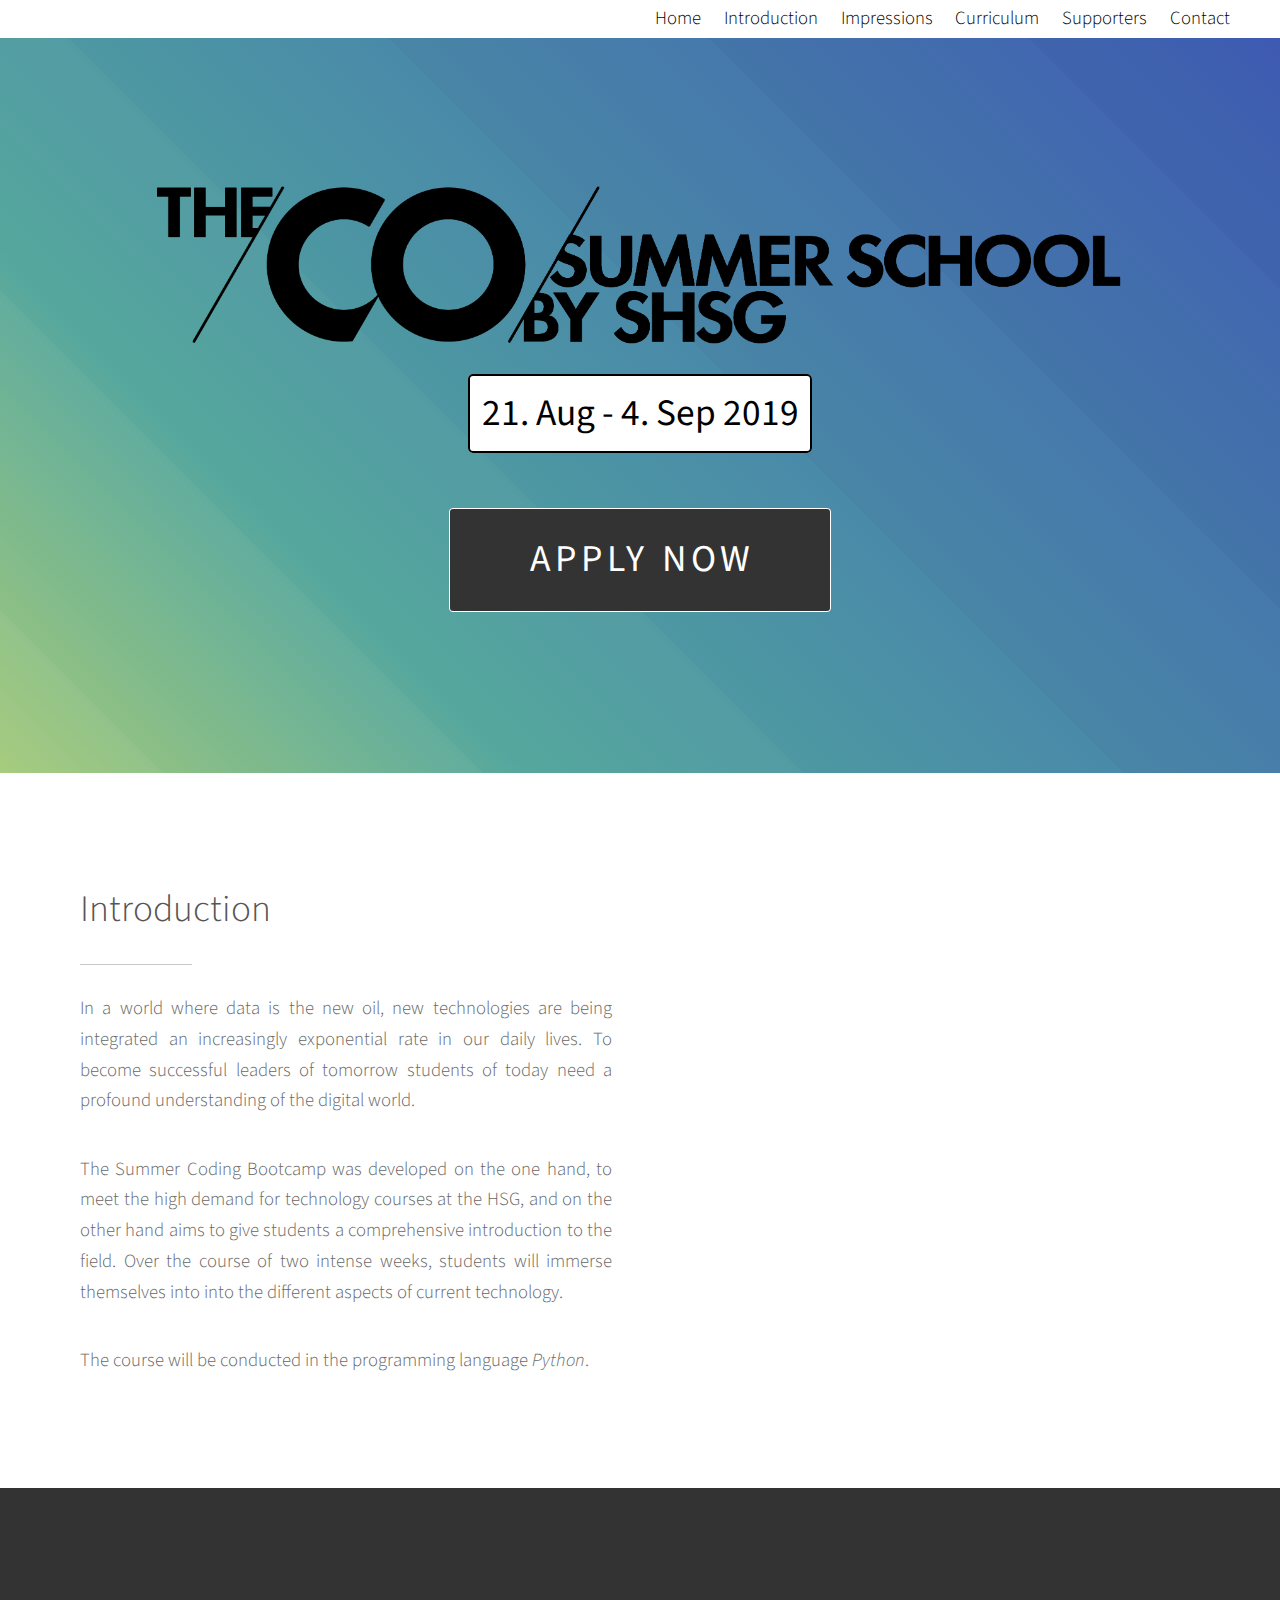
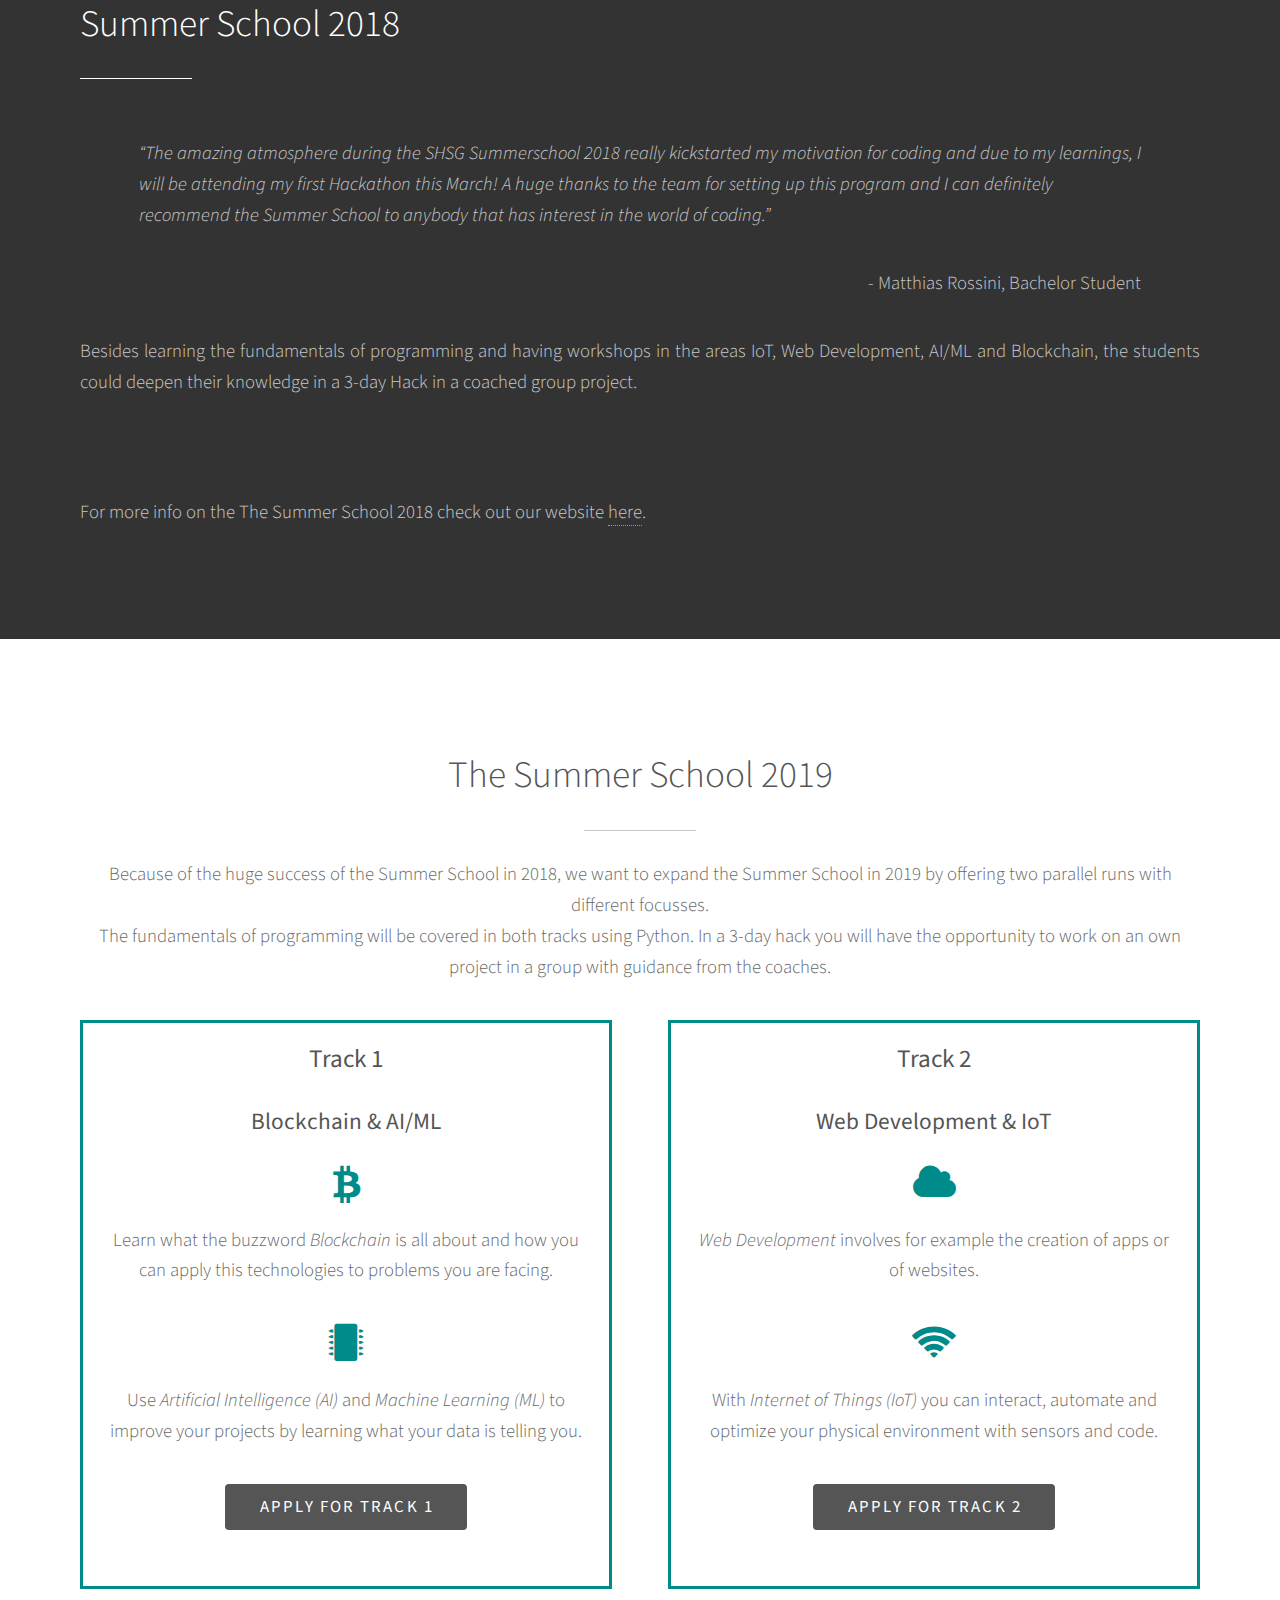
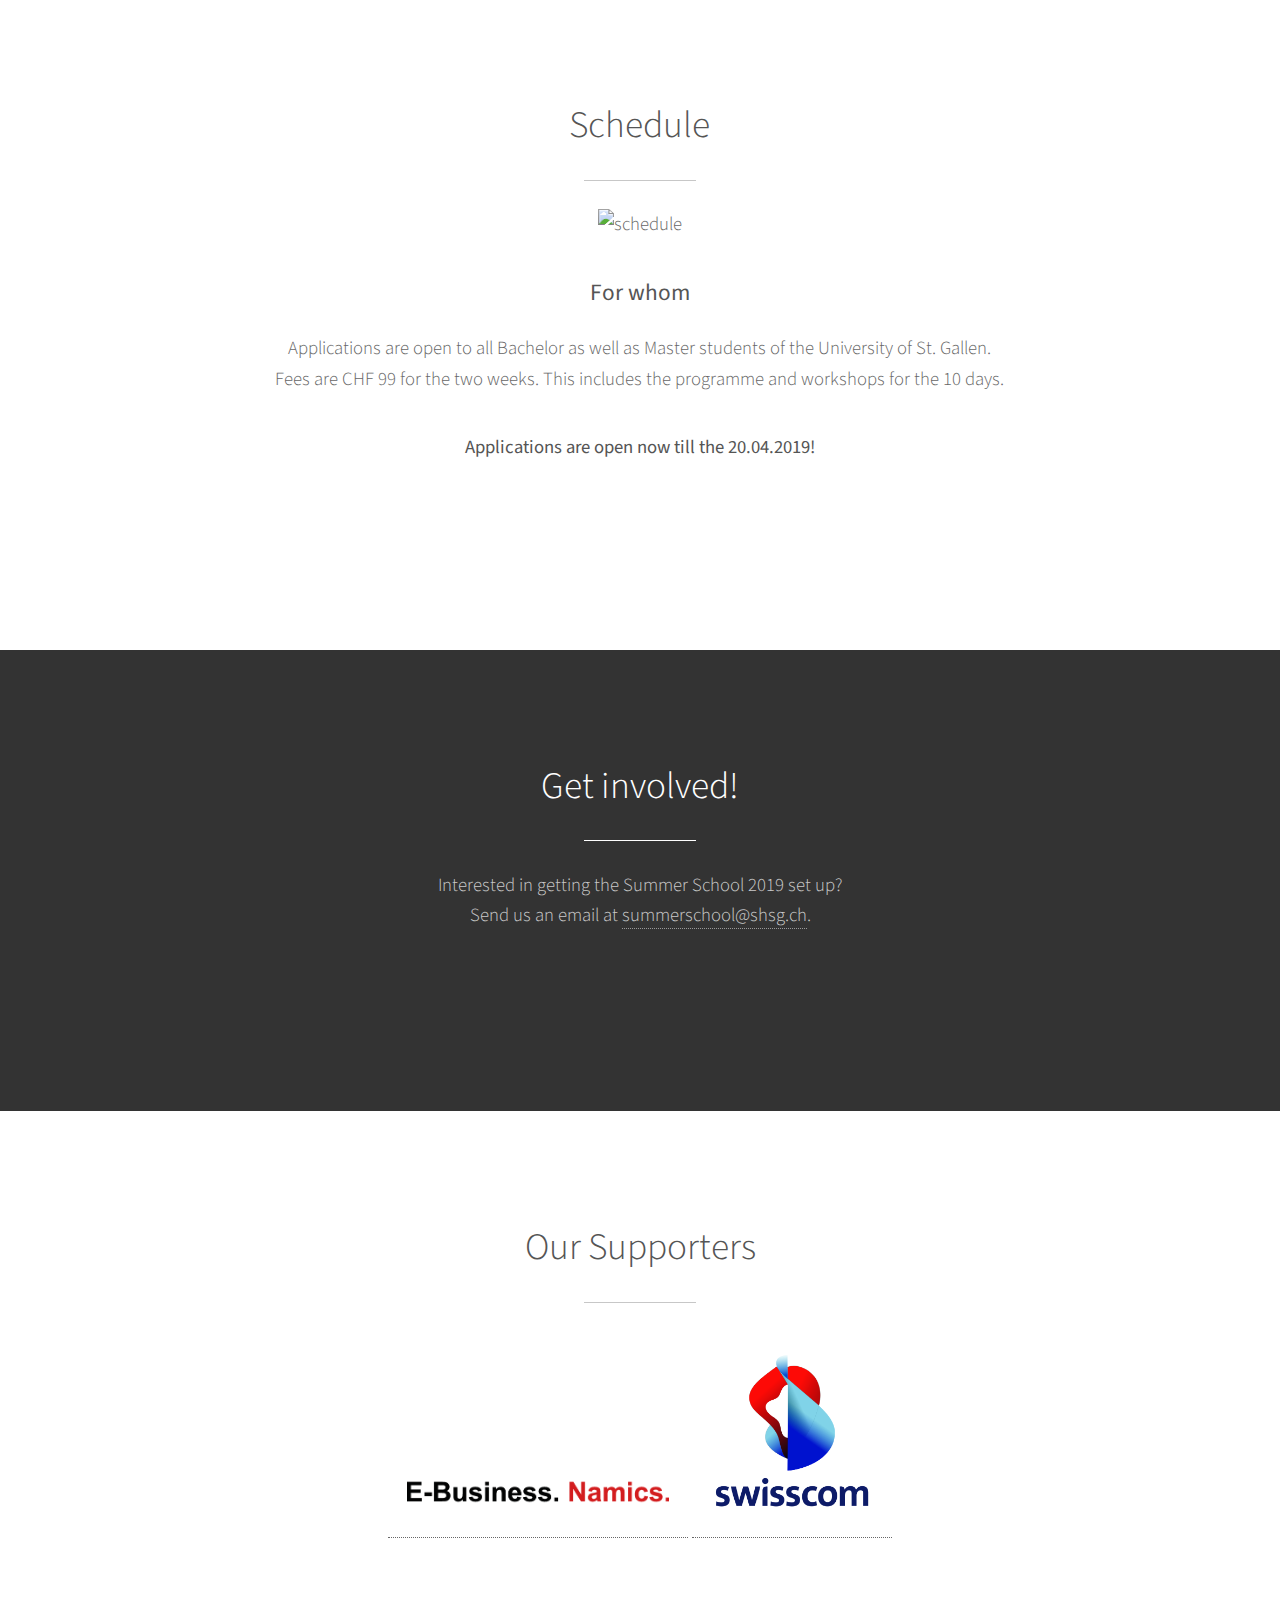
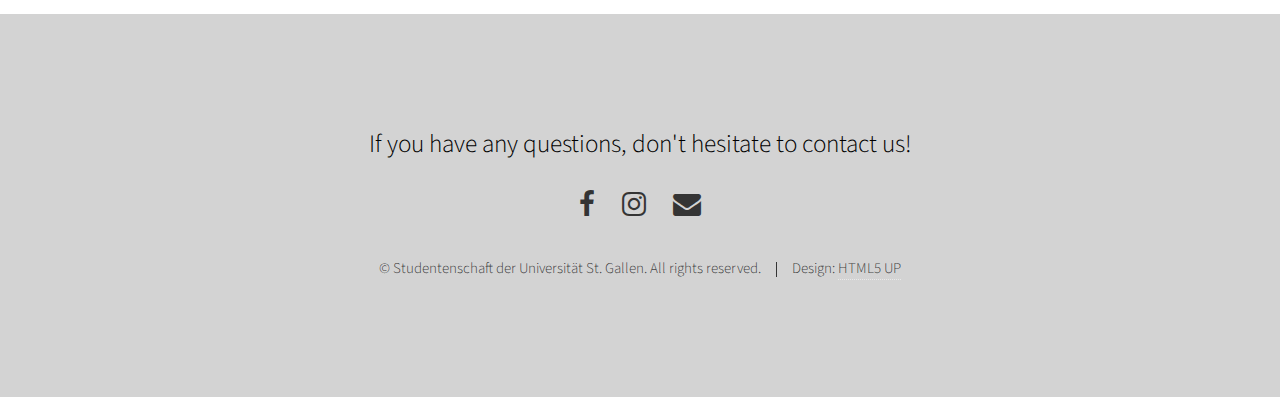
==== commit 6ce72bdf: "add link mail" ====
--- a/index.html
+++ b/index.html
@@ -194,9 +194,9 @@
 					<header class="major">
 						<h2>Get involved!</h2>
 					</header>
-					<p>Interested in getting the Summer School 2019 set up? <br />Check out our two sponsoring packages!</p>
+					<p>Interested in getting the Summer School 2019 set up? <br />Send us an email at <a href="mailto:summerschool@shsg.ch">summerschool@shsg.ch</a>.</p>
 					<ul class="actions special">
-						<li><a href="../WebseiteSS2019_sponsors.html" class="button wide">Learn More</a></li>
+						<!-- <li><a href="sponsors.html" class="button wide">Learn More</a></li> -->
 					</ul>
 					<br />
 				</div>
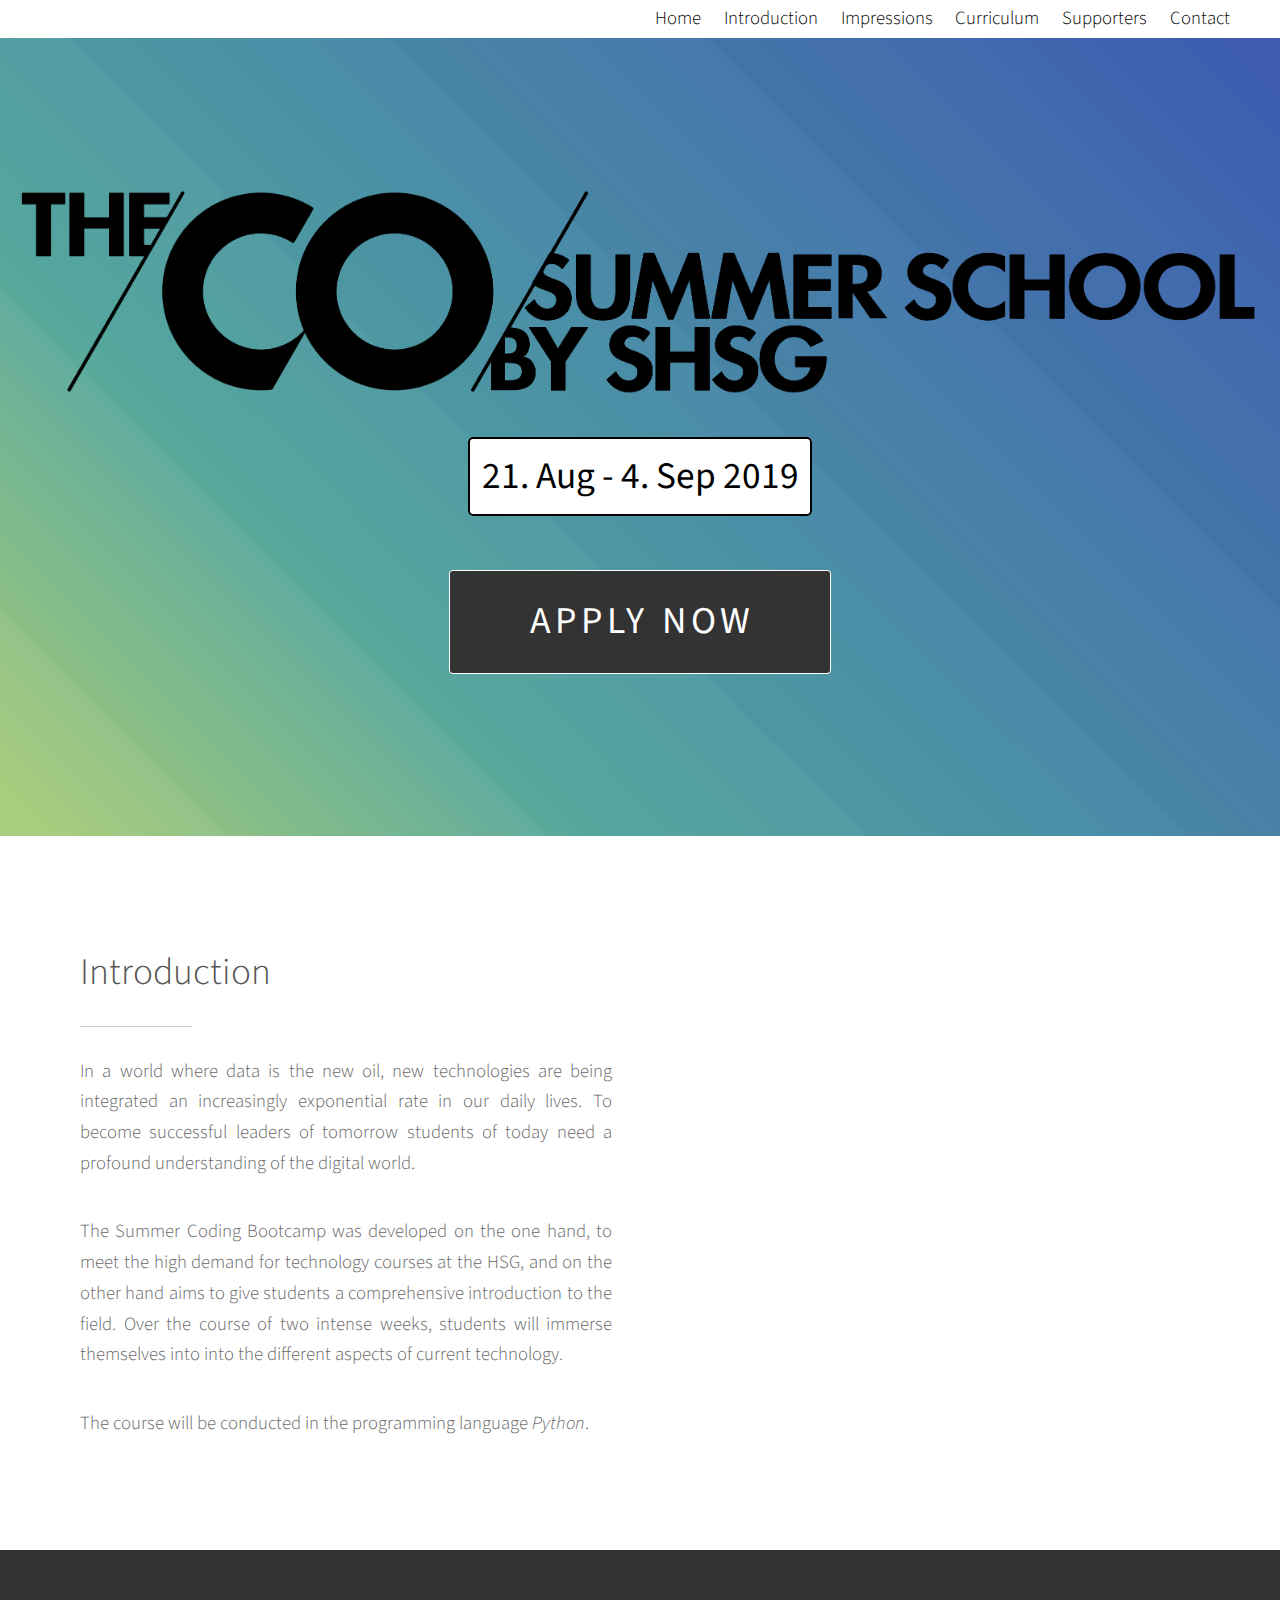
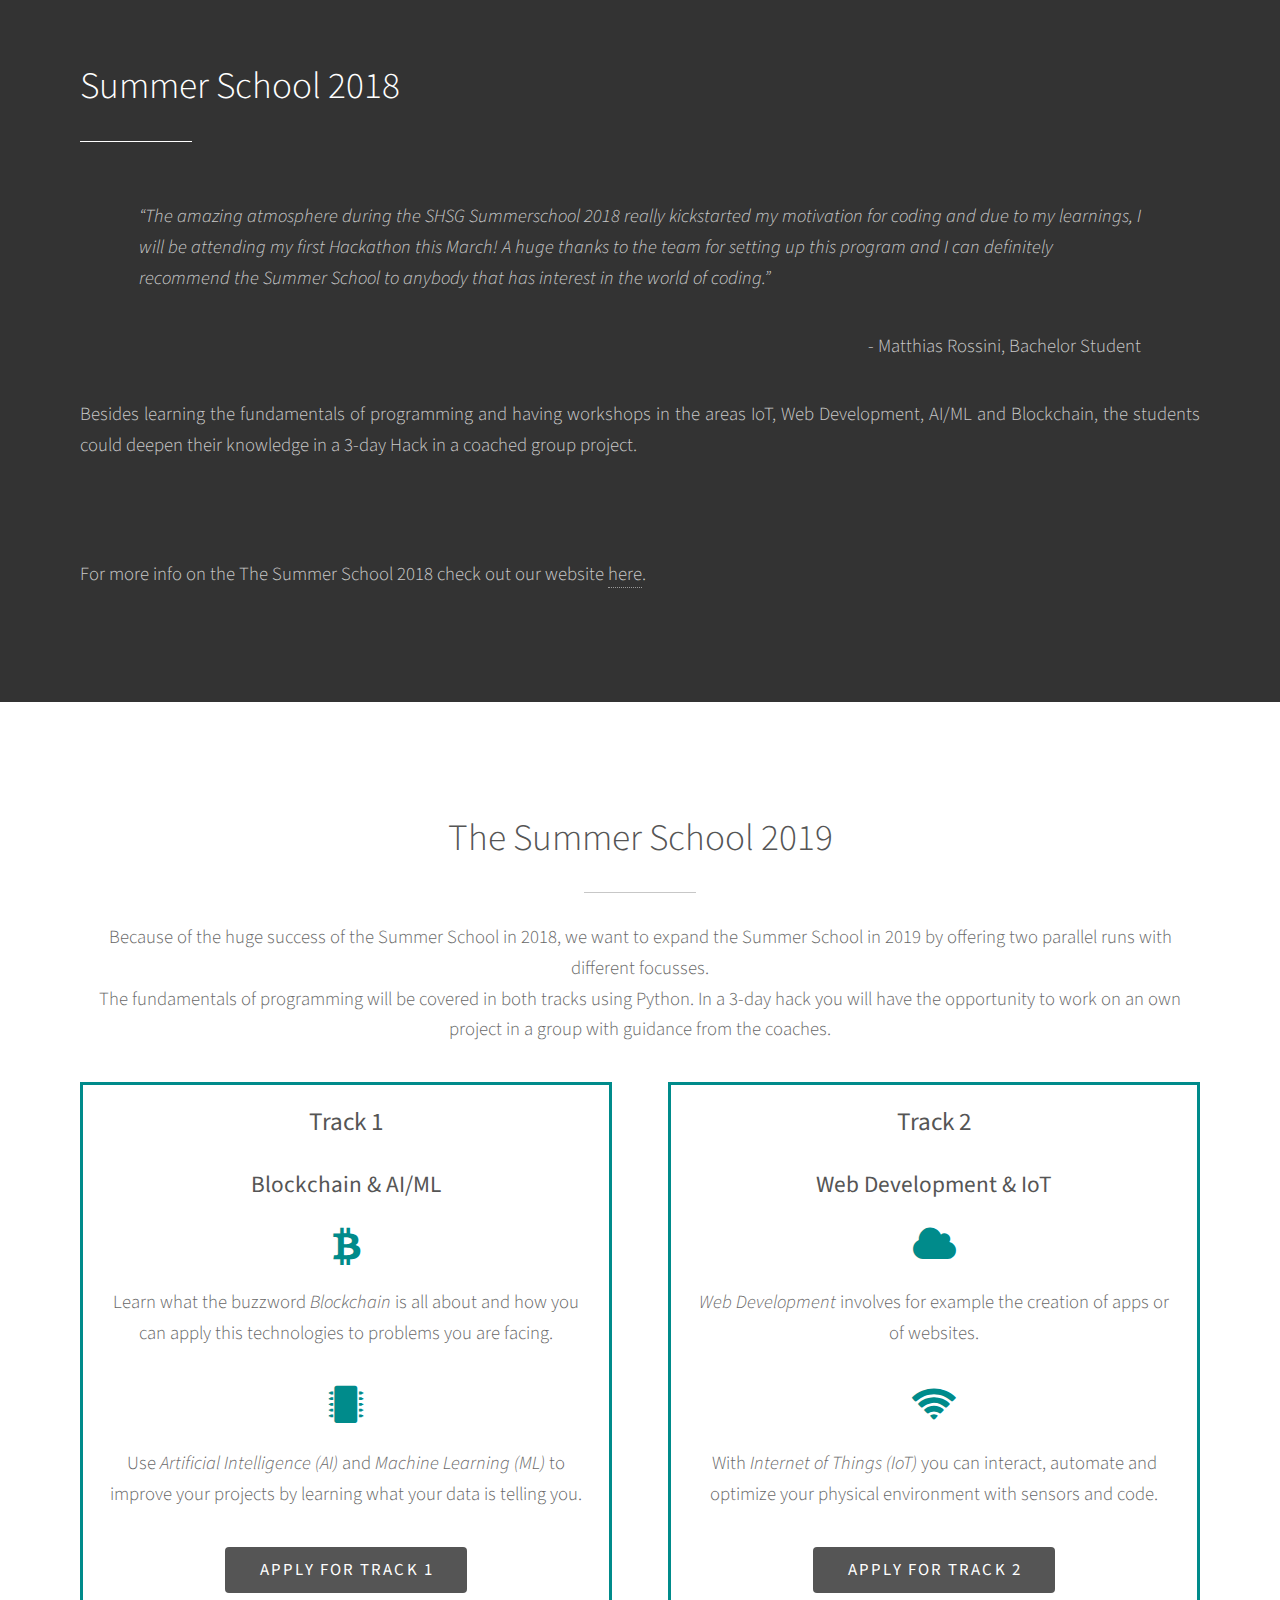
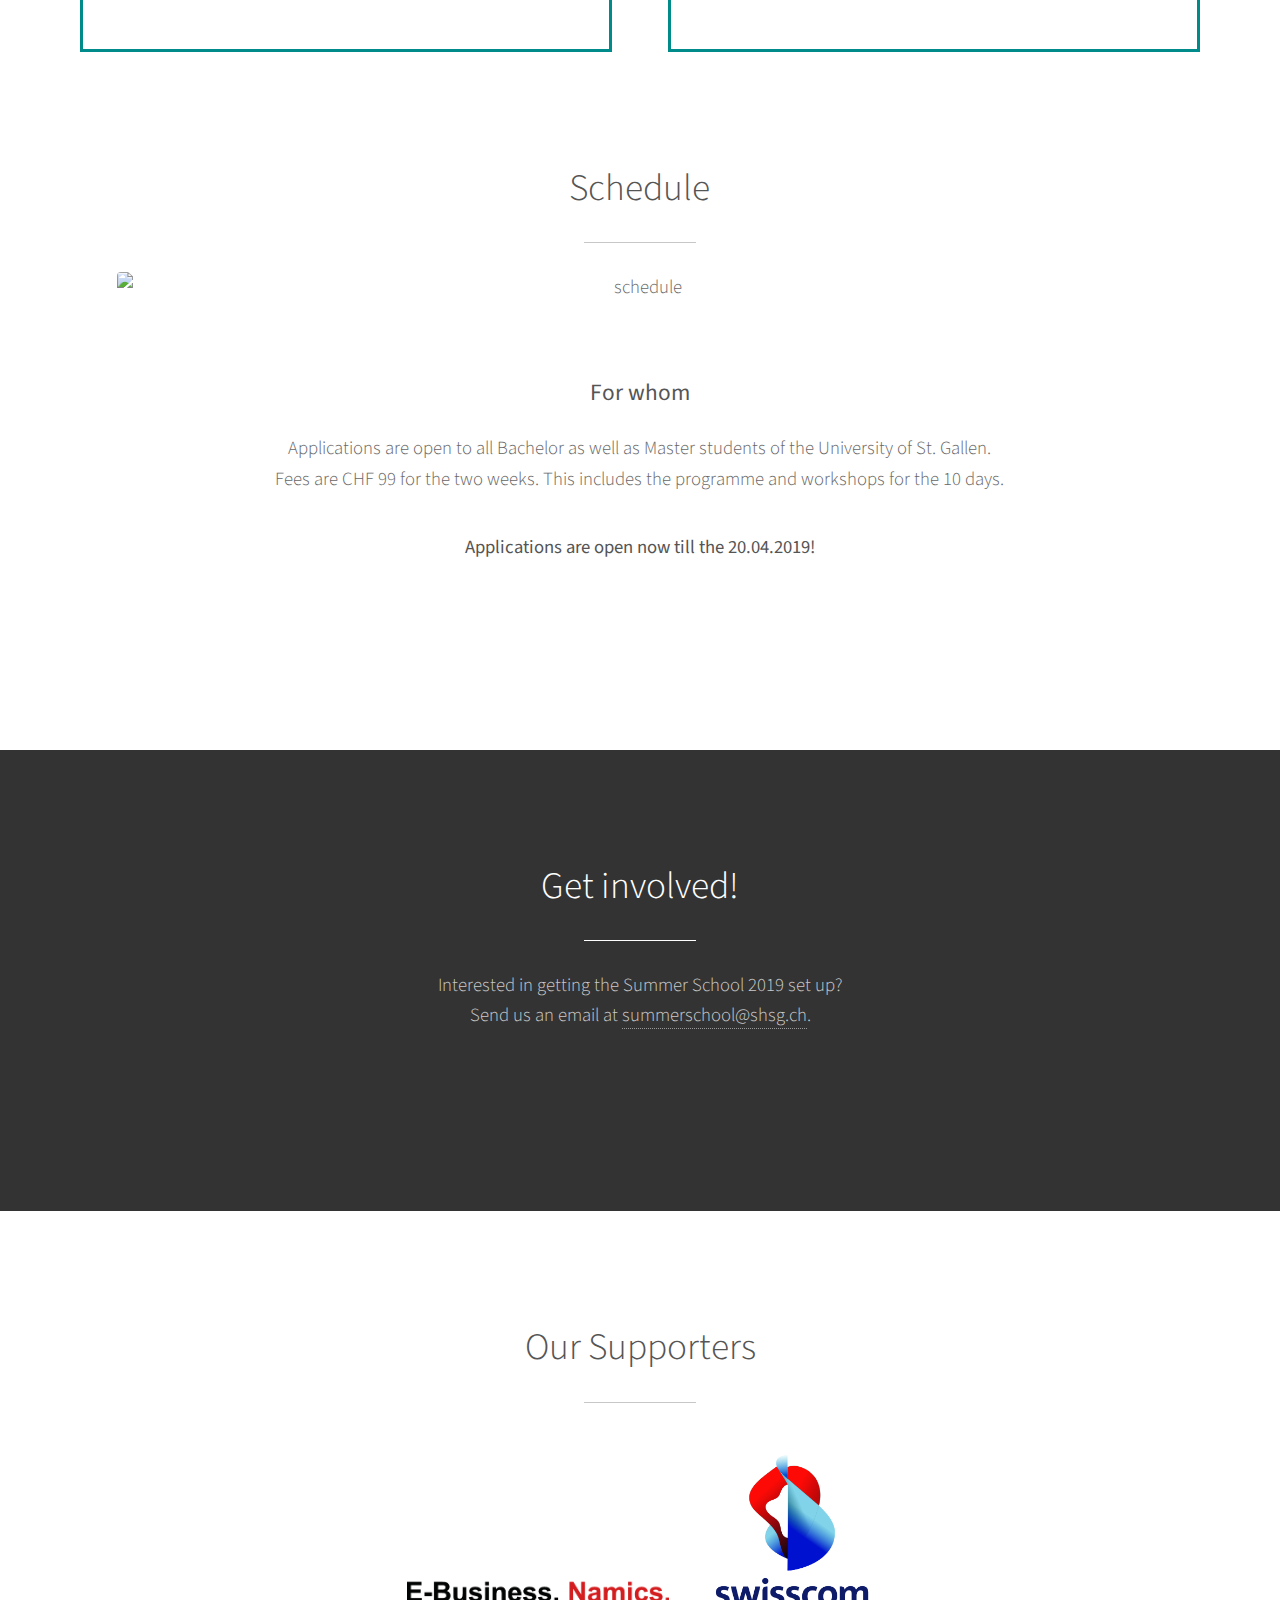
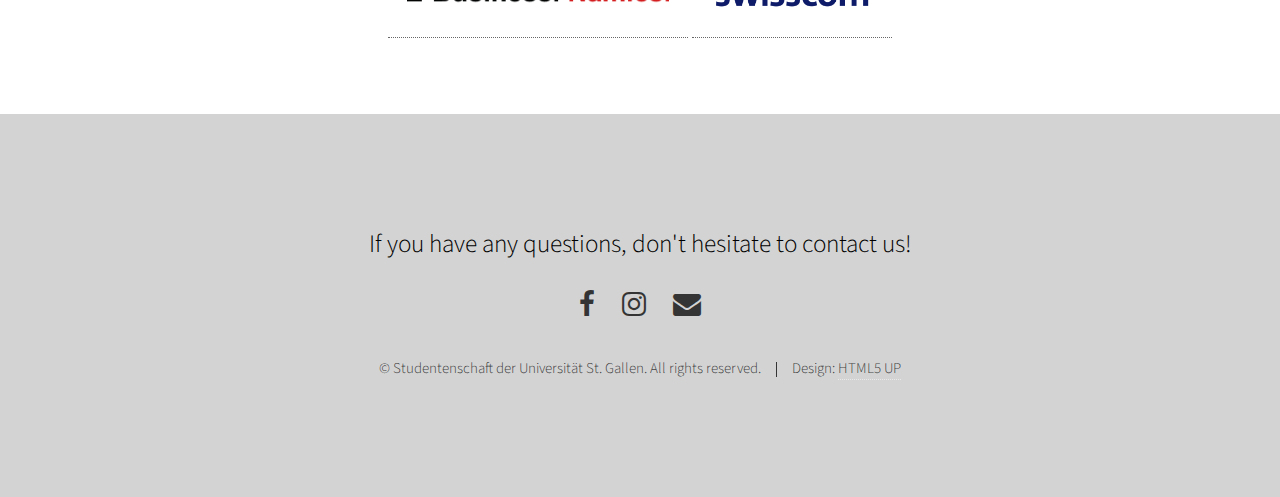
==== commit 8aad9aae: "image fit" ====
--- a/index.html
+++ b/index.html
@@ -35,7 +35,7 @@
 			<section id="header">
 				<div class="inner">
 					<div class="content">
-					<p><img width="1000px" src="images/TheCO_Logo_schwarz_summer-school.png"</p>
+					<p><img class="image fit" src="images/TheCO_Logo_schwarz_summer-school.png"</p>
 					<!-- <h1>Summer School by SHSG </h1><br /> -->
 					<p>
 					<h2><b><span style="color:black; background-color: #fff; padding: .3em; border: 2px solid black; border-radius: 5px;"> 21. Aug -  4. Sep 2019 </span></b></h2> <br />
@@ -110,7 +110,7 @@
 								<img src="images/pic_coding1_nologo.jpg" alt="" style= "width:100%" >
 							</div>
 
-								<p><br />For more info on the The Summer School 2018 check out our website <a href="https://summerschool.shsg.ch/" target="_blank">here</a>.</p>
+								<p><br />For more info on the The Summer School 2018 check out our website <a href="https://summerschool18.shsg.ch/" target="_blank">here</a>.</p>
 
 							<!-- <font size="+2">
 							<p><br />The Summer School 2018 was only possible thanks to our sponsors:</p>
@@ -176,7 +176,7 @@
 							<header class="major">
 					<h2>Schedule</h2>
 					</header>
-					<span><img width=1200px src="images/schedule1.png" alt="schedule"></span>
+					<span><img class="image fit" src="images/schedule1.png" alt="schedule"></span>
 
 					<h4><br /><b>For whom</b></h4>
 					<p>Applications are open to all Bachelor as well as Master students of the University of St. Gallen.<br />Fees are CHF 99 for the two weeks. This includes the programme and workshops for the 10 days.</p>
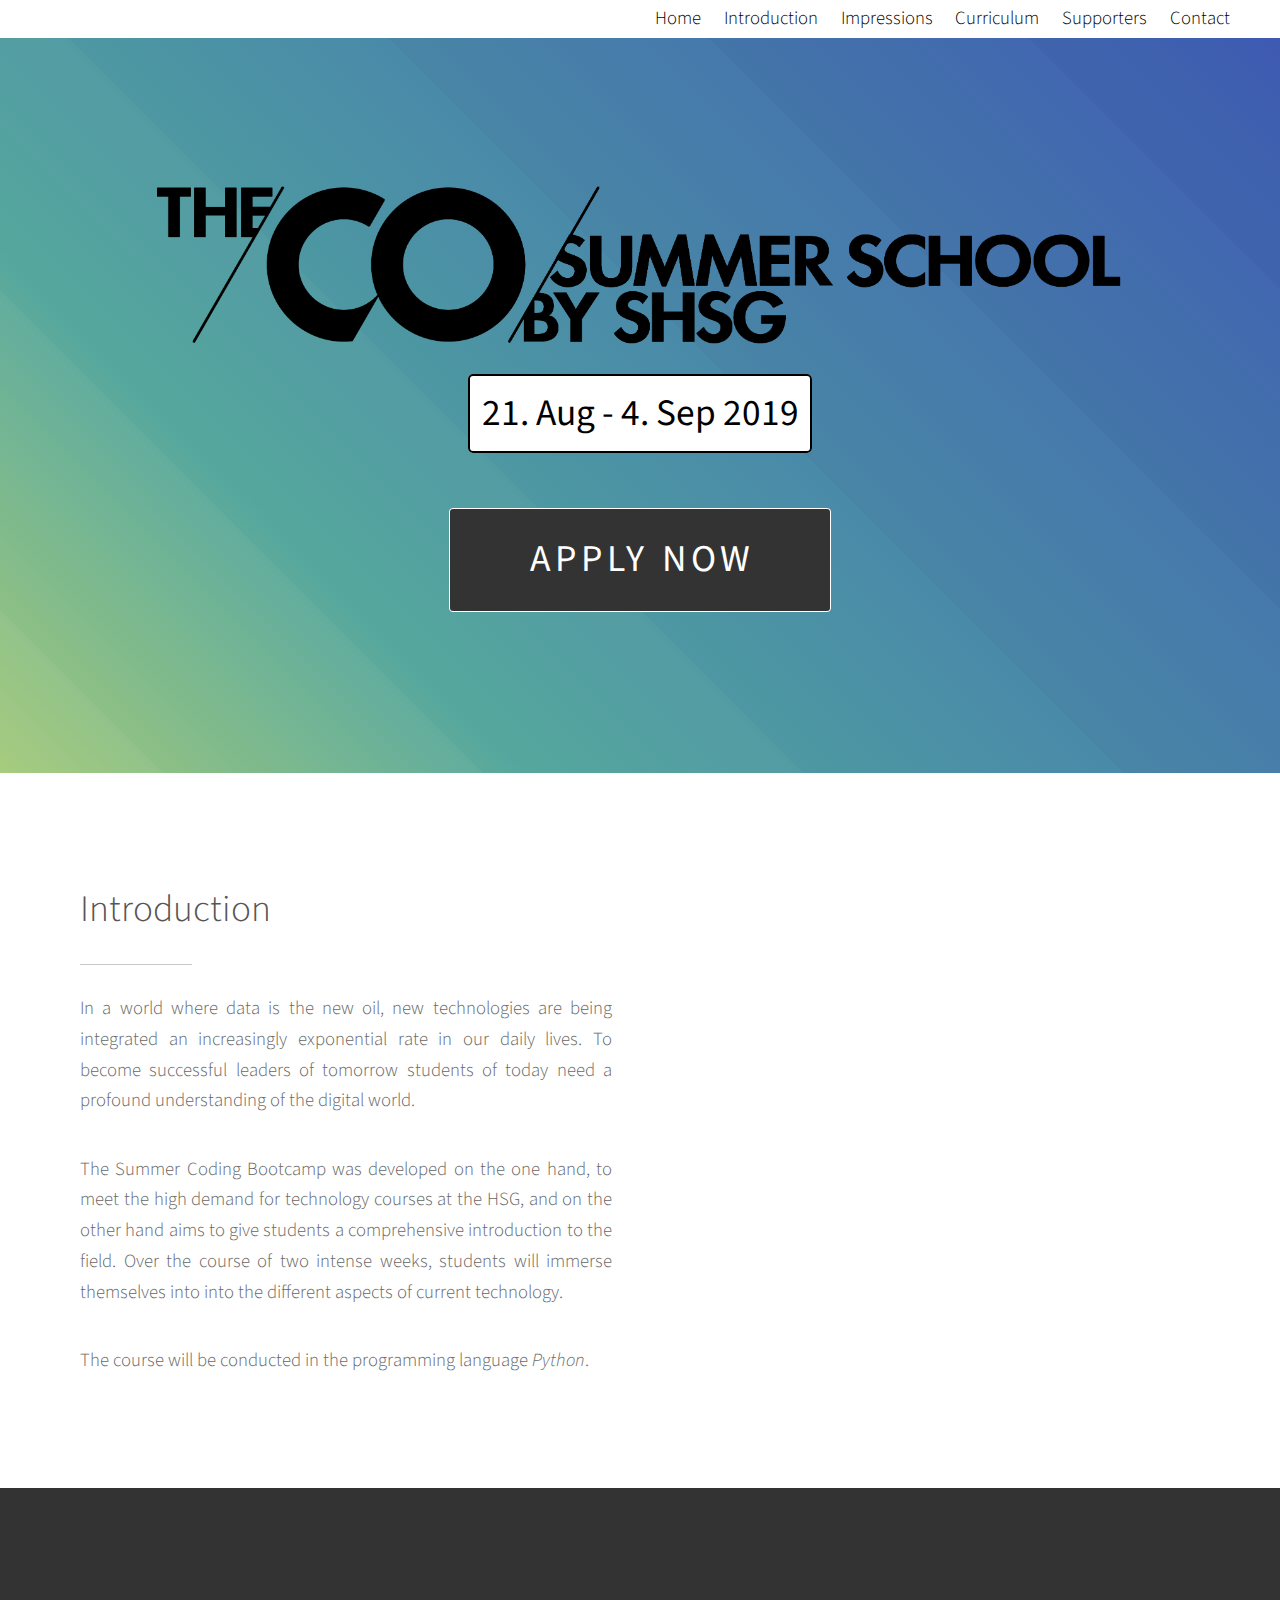
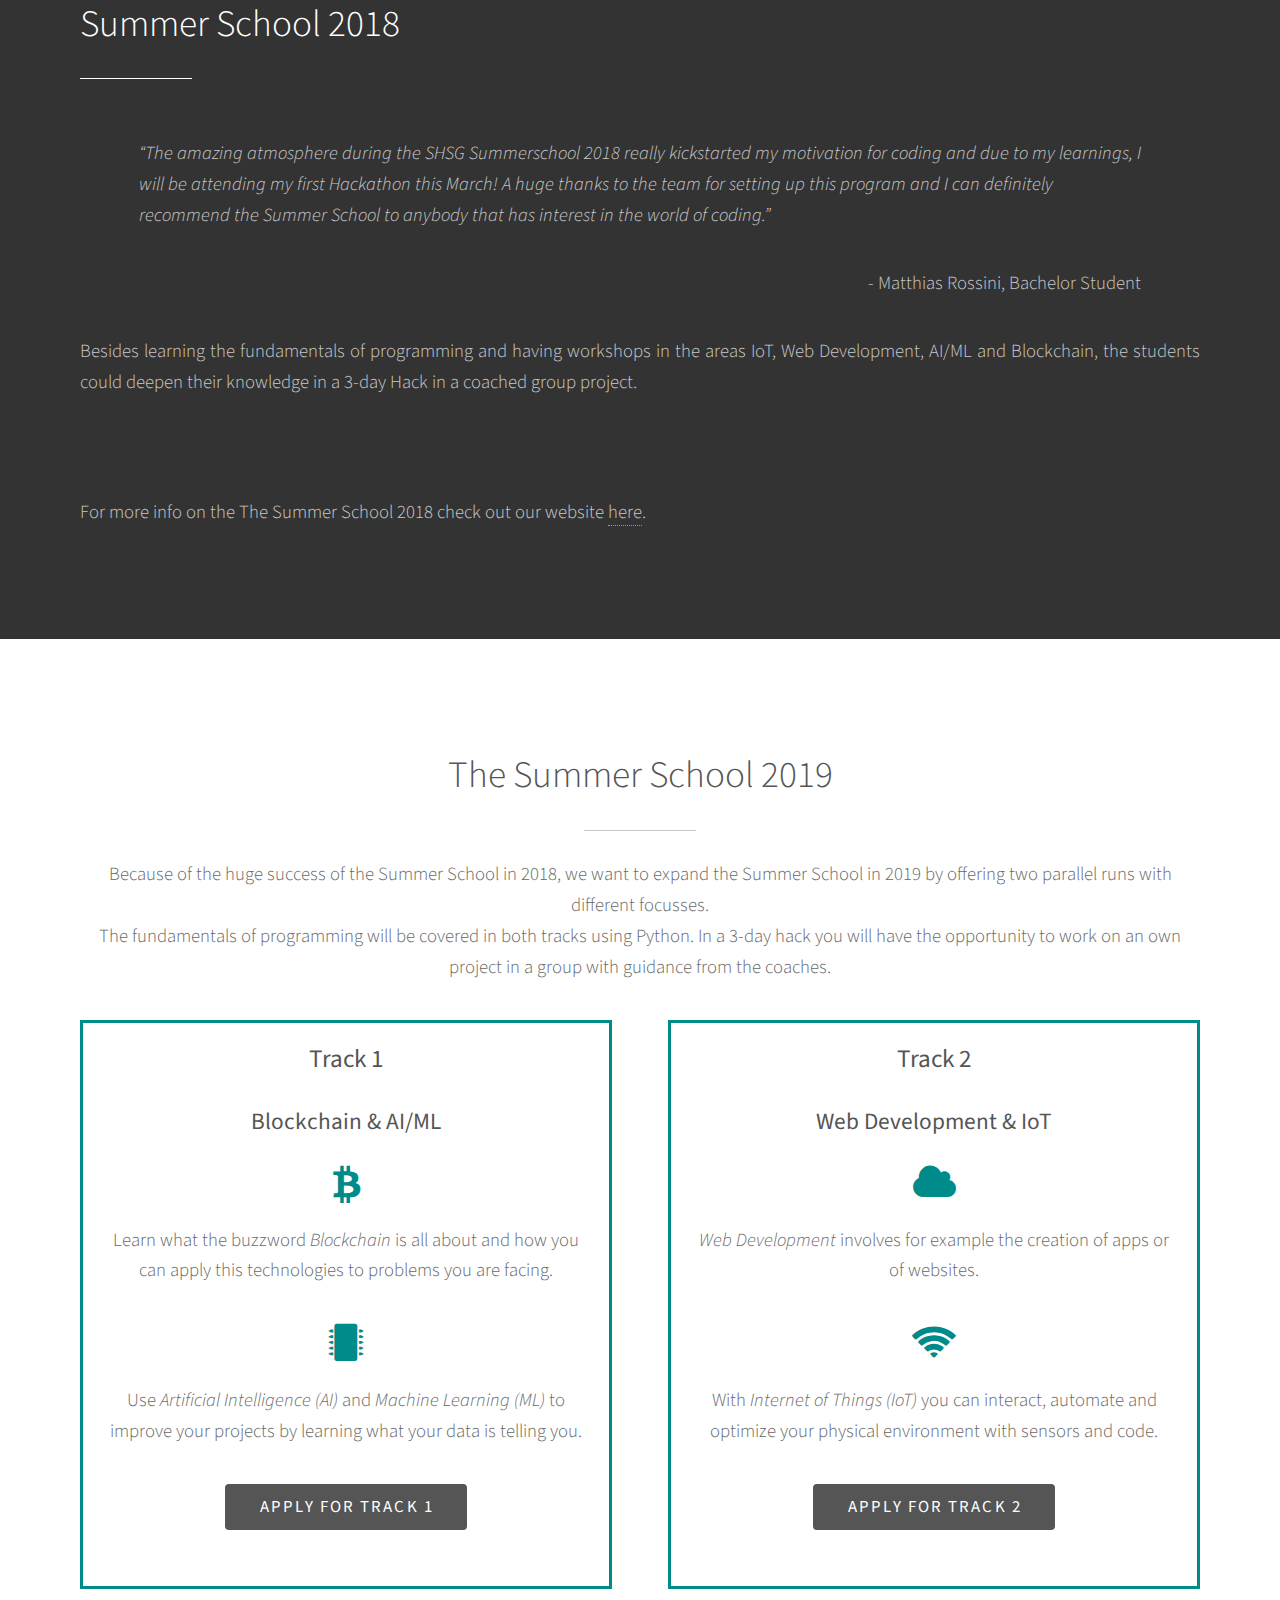
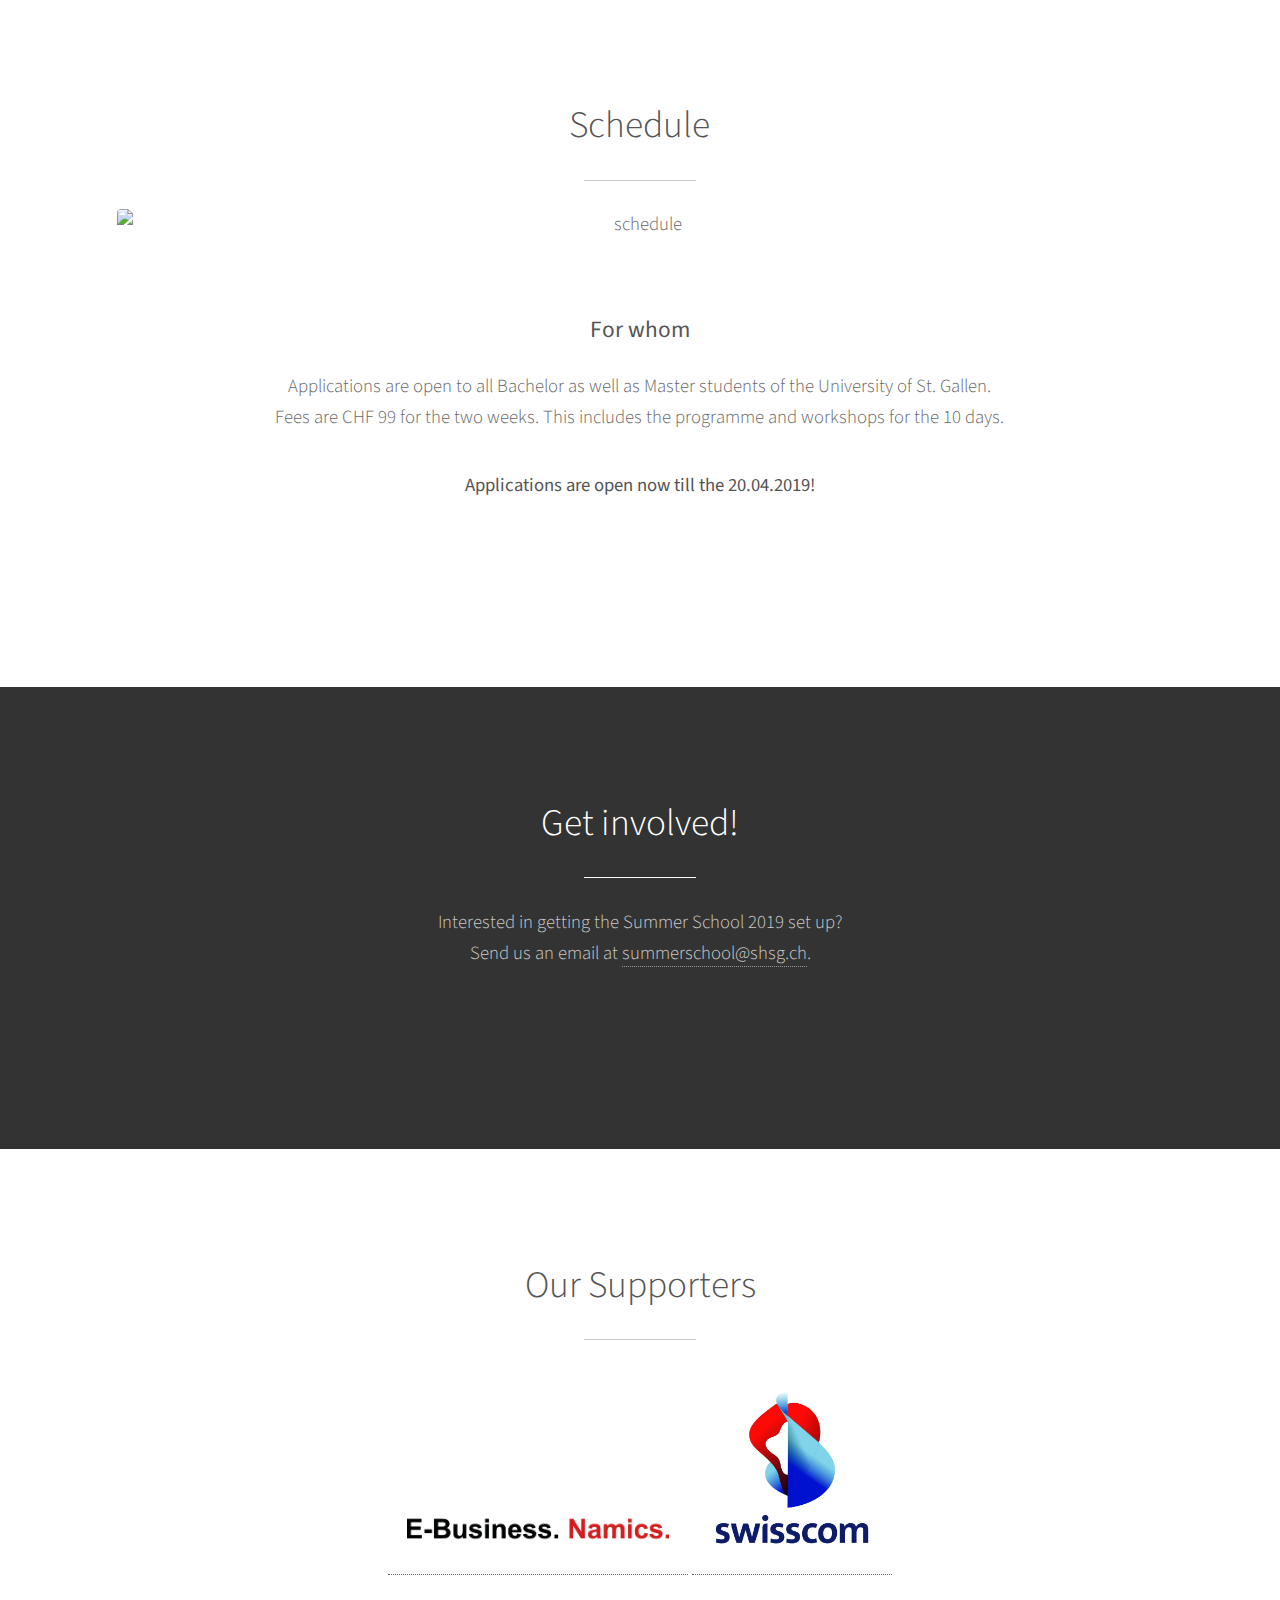
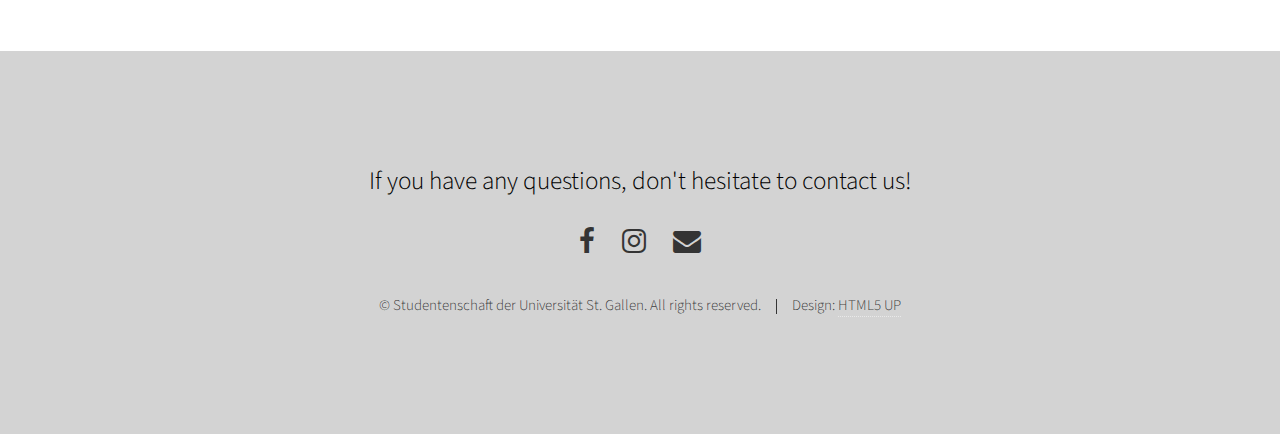
==== commit 0b633172: "resize font" ====
--- a/index.html
+++ b/index.html
@@ -35,7 +35,7 @@
 			<section id="header">
 				<div class="inner">
 					<div class="content">
-					<p><img class="image fit" src="images/TheCO_Logo_schwarz_summer-school.png"</p>
+					<p><img width="1000px" src="images/TheCO_Logo_schwarz_summer-school.png"</p>
 					<!-- <h1>Summer School by SHSG </h1><br /> -->
 					<p>
 					<h2><b><span style="color:black; background-color: #fff; padding: .3em; border: 2px solid black; border-radius: 5px;"> 21. Aug -  4. Sep 2019 </span></b></h2> <br />
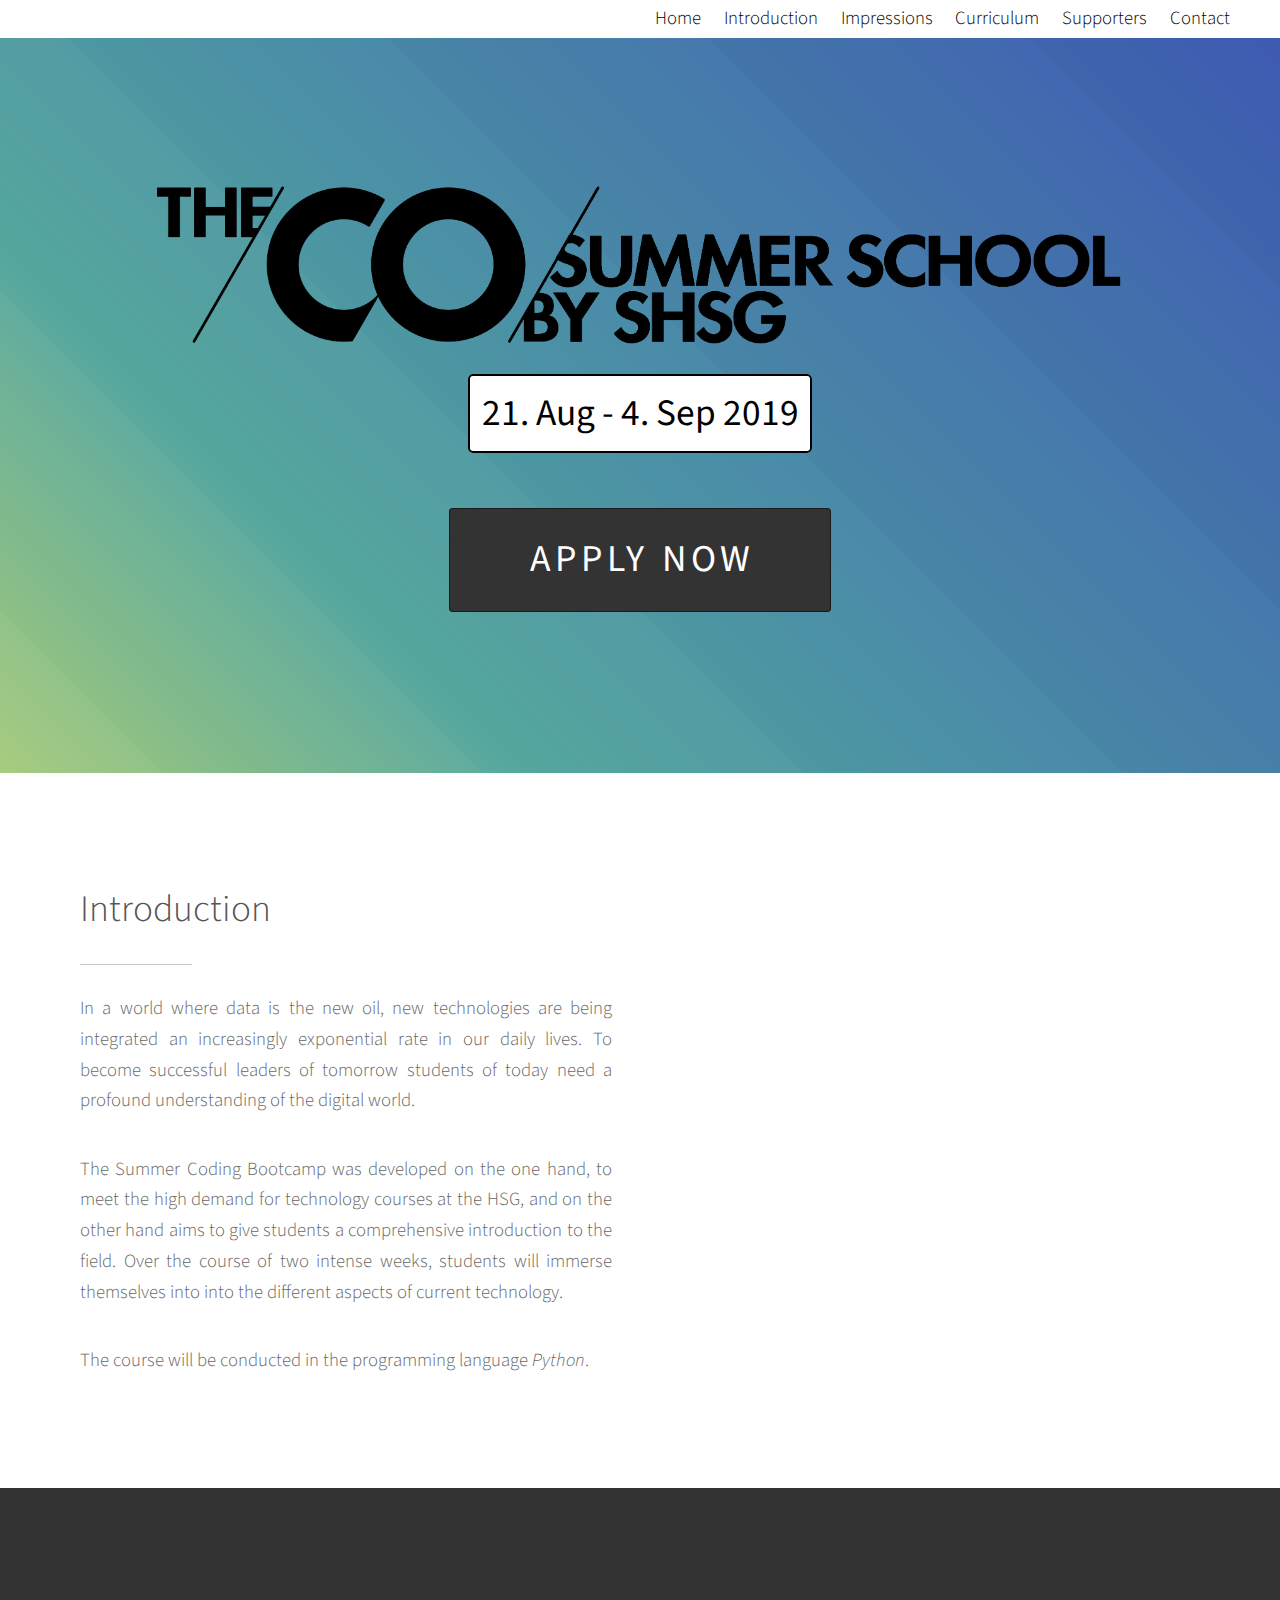
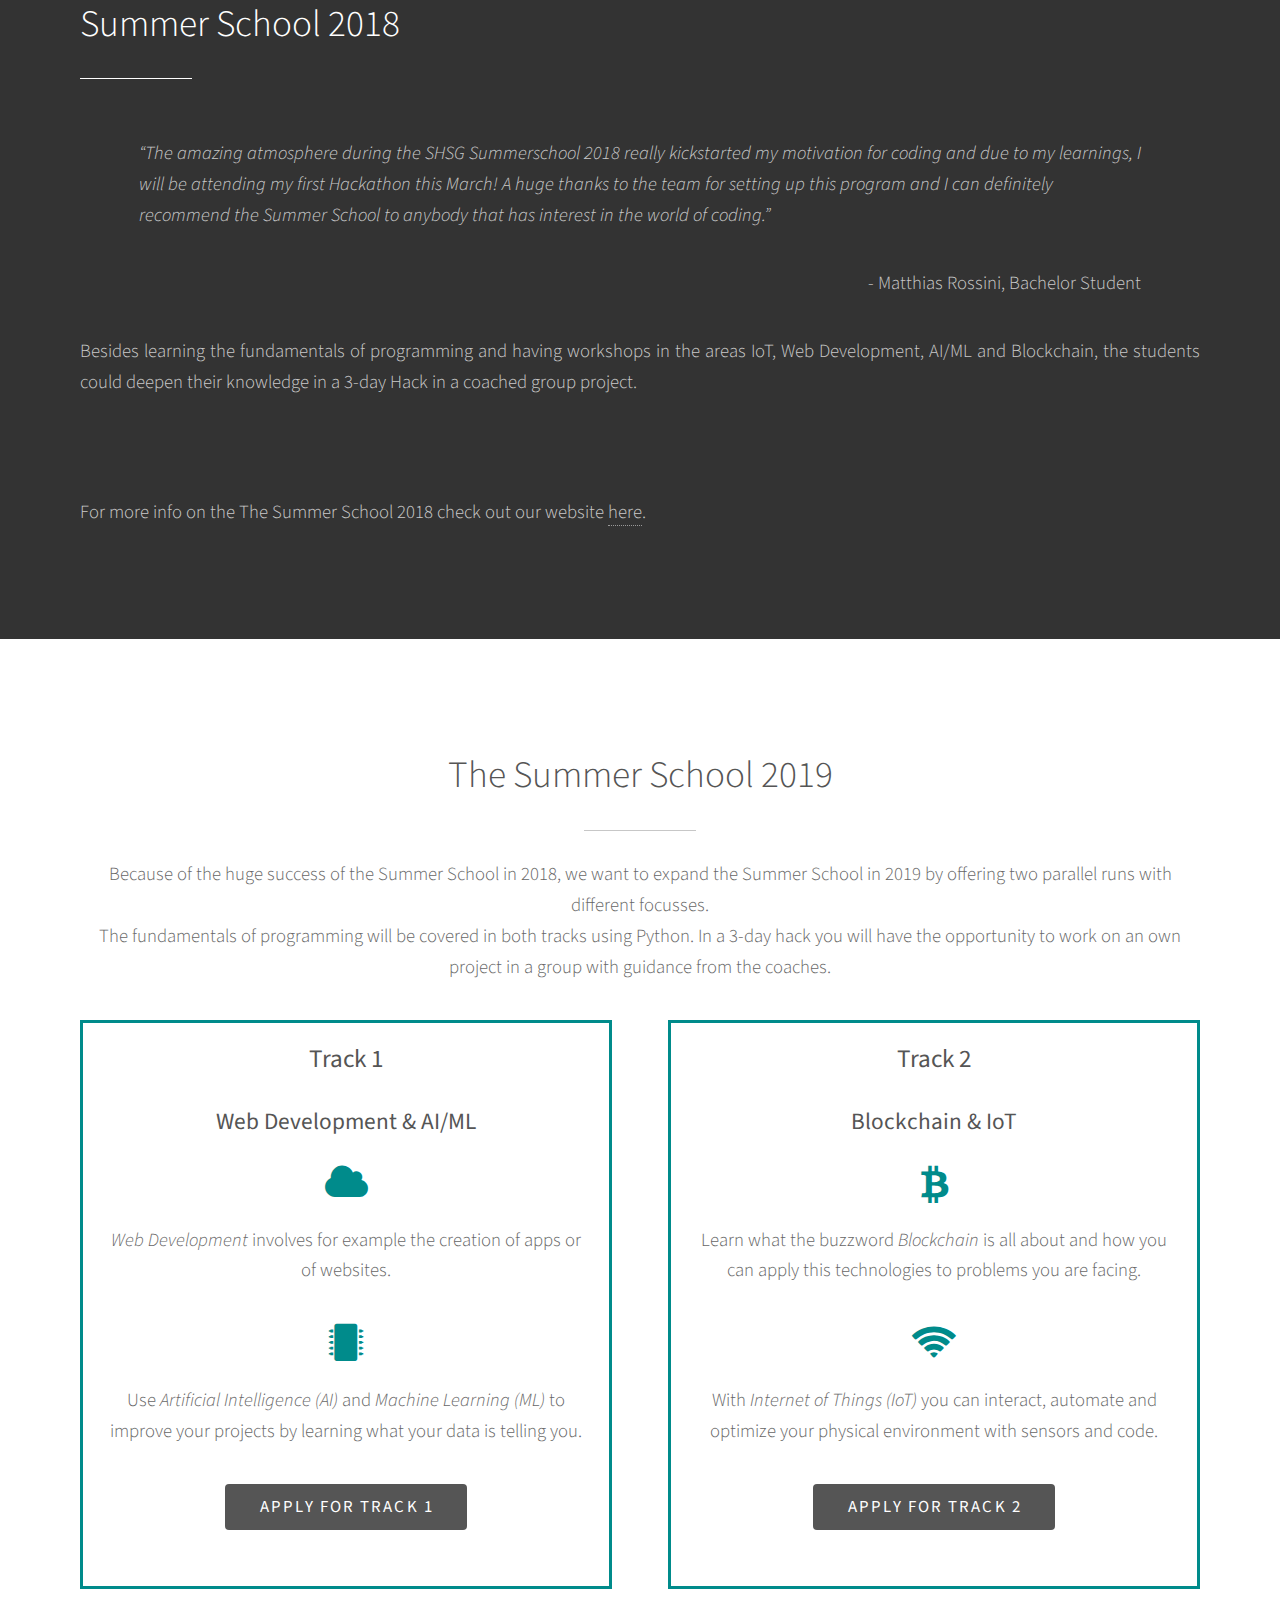
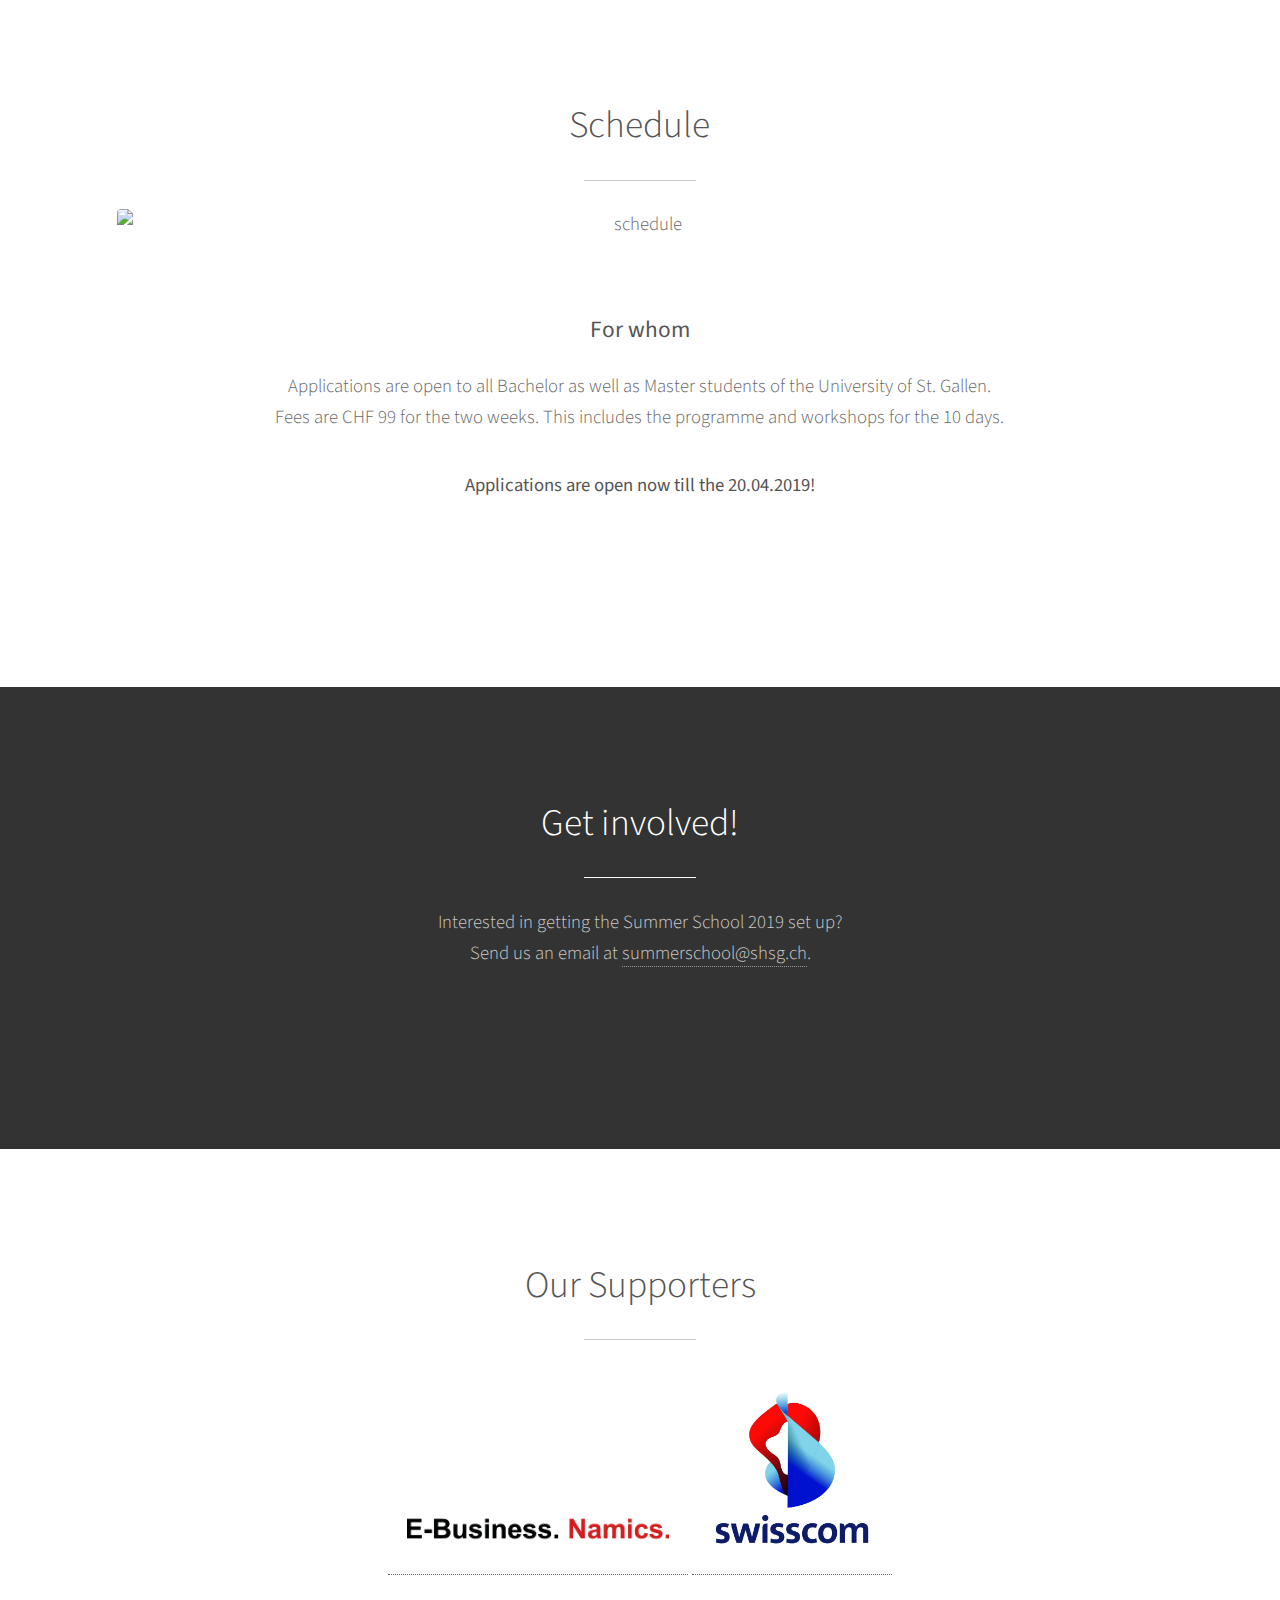
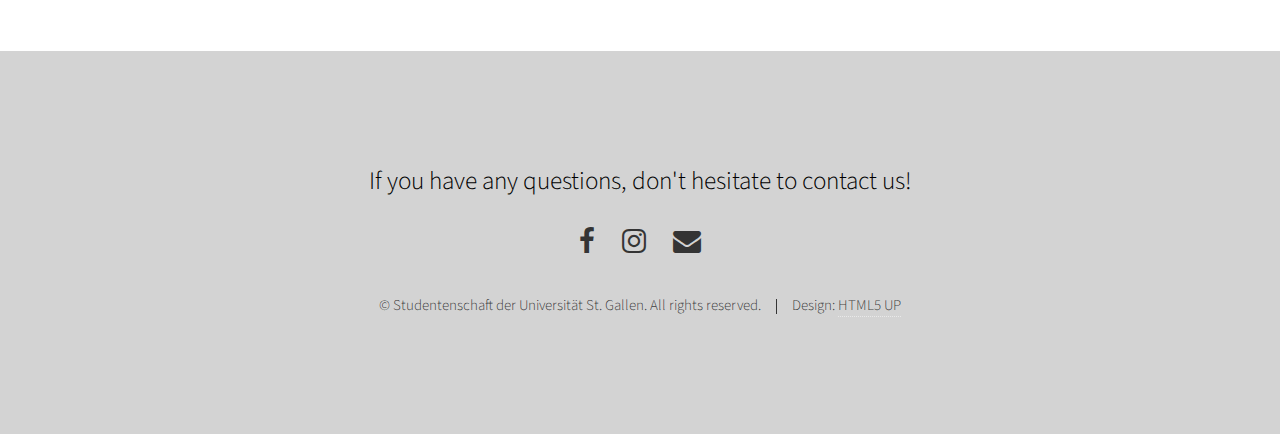
==== commit e252773a: "change tracks" ====
--- a/index.html
+++ b/index.html
@@ -145,9 +145,9 @@
 						<div class="col-6 col-12-medium">
 							<div class="boxed">
 							<h3><b>Track 1</b></h3>
-							<h4><b>Blockchain & AI/ML</b></h4>
-							<font size=1/2><span class="icon style1 major fa-btc"></span></font>
-							<p>Learn what the buzzword <i>Blockchain</i> is all about and how you can apply this technologies to problems you are facing.</p>
+							<h4><b>Web Development & AI/ML</b></h4>
+							<font size=1/2><span class="icon style1 major fa-cloud"></span></font>
+							<p><i>Web Development</i> involves for example the creation of apps or of websites.</p>
 							<font size=1/2><span class="icon style1 major fa-microchip"></span></font>
 							<p>Use <i>Artificial Intelligence (AI)</i> and <i>Machine Learning (ML)</i> to improve your projects by learning what your data is telling you.</p>
 							<ul class="actions special">
@@ -159,9 +159,9 @@
 						<div class="col-6 col-12-medium">
 							<div class= "boxed">
 							<h3><b>Track 2</b></h3>
-							<h4><b>Web Development & IoT</b></h4>
-							<font size=1/2><span class="icon style1 major fa-cloud"></span></font>
-							<p><i>Web Development</i> involves for example the creation of apps or of websites.</p>
+							<h4><b>Blockchain & IoT</b></h4>
+							<font size=1/2><span class="icon style1 major fa-btc"></span></font>
+							<p>Learn what the buzzword <i>Blockchain</i> is all about and how you can apply this technologies to problems you are facing.</p>
 							<font size=1/2><span class="icon style1 major fa-wifi"></span></font>
 							<p>With <i>Internet of Things (IoT)</i> you can interact, automate and optimize your physical environment with sensors and code.</p>
 							<ul class="actions special">
--- a/assets/css/main.css
+++ b/assets/css/main.css
@@ -2018,6 +2018,12 @@
 		margin: 0 0 0em 0;
 		position: relative;
 	}
+
+
+	p.thicker{
+		font-weight: 900;
+	}
+
 
 	header h2 + p {
 		font-size: 1.25em;
@@ -2344,6 +2350,10 @@
 		display: inline-block;
 		position: relative;
 	}
+	.thicker{
+		font-weight: 900;
+	}
+
 
 		.image img {
 			border-radius: 4px;
@@ -2686,7 +2696,7 @@
 		background-color: rgba(211,211,211,0.4);
 		border-radius: 4px;
 		border: 0;
-		box-shadow: inset 0 0 0 1px rgba(144, 144, 144, 0.5);
+		box-shadow: inset 0 0 0 1px rgba(0, 0, 0, 0.5);
 		color: #555 !important;
 		cursor: pointer;
 		display: inline-block;
@@ -2940,8 +2950,42 @@
 		#header input[type="button"],
 		#header button,
 		#header .button {
-			box-shadow: inset 0 0 0 1px #ffffff;
-			color: #ffffff !important;
+			box-shadow: inset 1 1 1 1px #000000;
+			color: #fff !important;
+		}
+
+		.button2{
+			/* box-shadow: inset 0 0 0 0px #000000;
+			color: #000 !important;
+			border-radius: 5px;
+			padding: 0 2em;
+			box-shadow: inset 0 0 0 1px rgba(0, 0, 0, 0.5); */
+			-moz-appearance: none;
+			-webkit-appearance: none;
+			-ms-appearance: none;
+			appearance: none;
+			-moz-transition: background-color 0.2s ease-in-out, color 0.2s ease-in-out;
+			-webkit-transition: background-color 0.2s ease-in-out, color 0.2s ease-in-out;
+			-ms-transition: background-color 0.2s ease-in-out, color 0.2s ease-in-out;
+			transition: background-color 0.2s ease-in-out, color 0.2s ease-in-out;
+			background-color: rgba(211,211,211,0.4);
+			border-radius: 4px;
+			border: 0;
+			box-shadow: inset 0 0 0 1px rgba(0, 0, 0, 0.5);
+			color: #555 !important;
+			cursor: pointer;
+			display: inline-block;
+			font-size: 0.9em;
+			font-weight: 400;
+			height: 2.75em;
+			letter-spacing: 0.125em;
+			line-height: 2.75em;
+			padding: 0 2em;
+			text-align: center;
+			text-decoration: none;
+			text-indent: 0.125em;
+			text-transform: uppercase;
+			white-space: nowrap;
 		}
 
 			#header input[type="submit"]:hover,
@@ -3018,7 +3062,7 @@
 			}
 
 			#header .actions:after {
-				background: #ffffff;
+				background: #000;
 				content: '';
 				height: 100vh;
 				left: 50%;
@@ -3224,6 +3268,7 @@
 				font-size: 14pt;
 			}
 
+
 		/* Header */
 
 			#header {
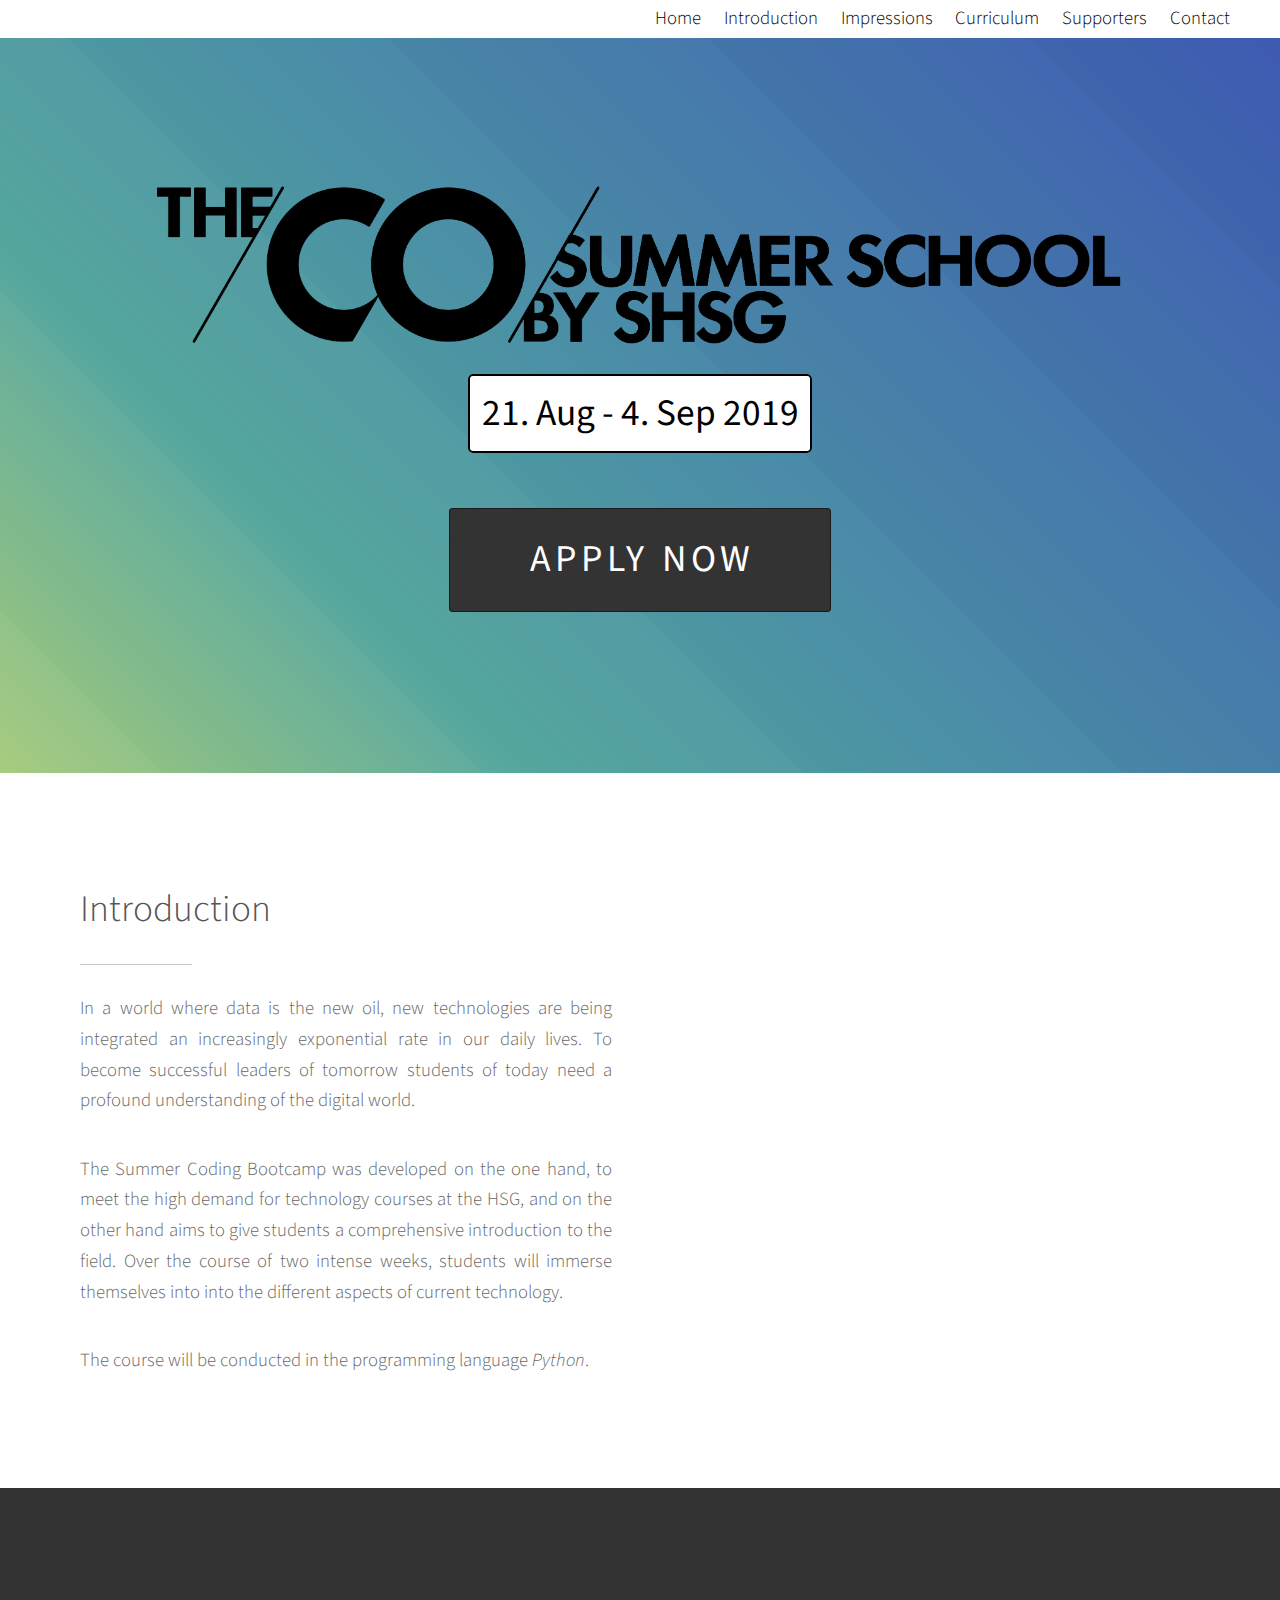
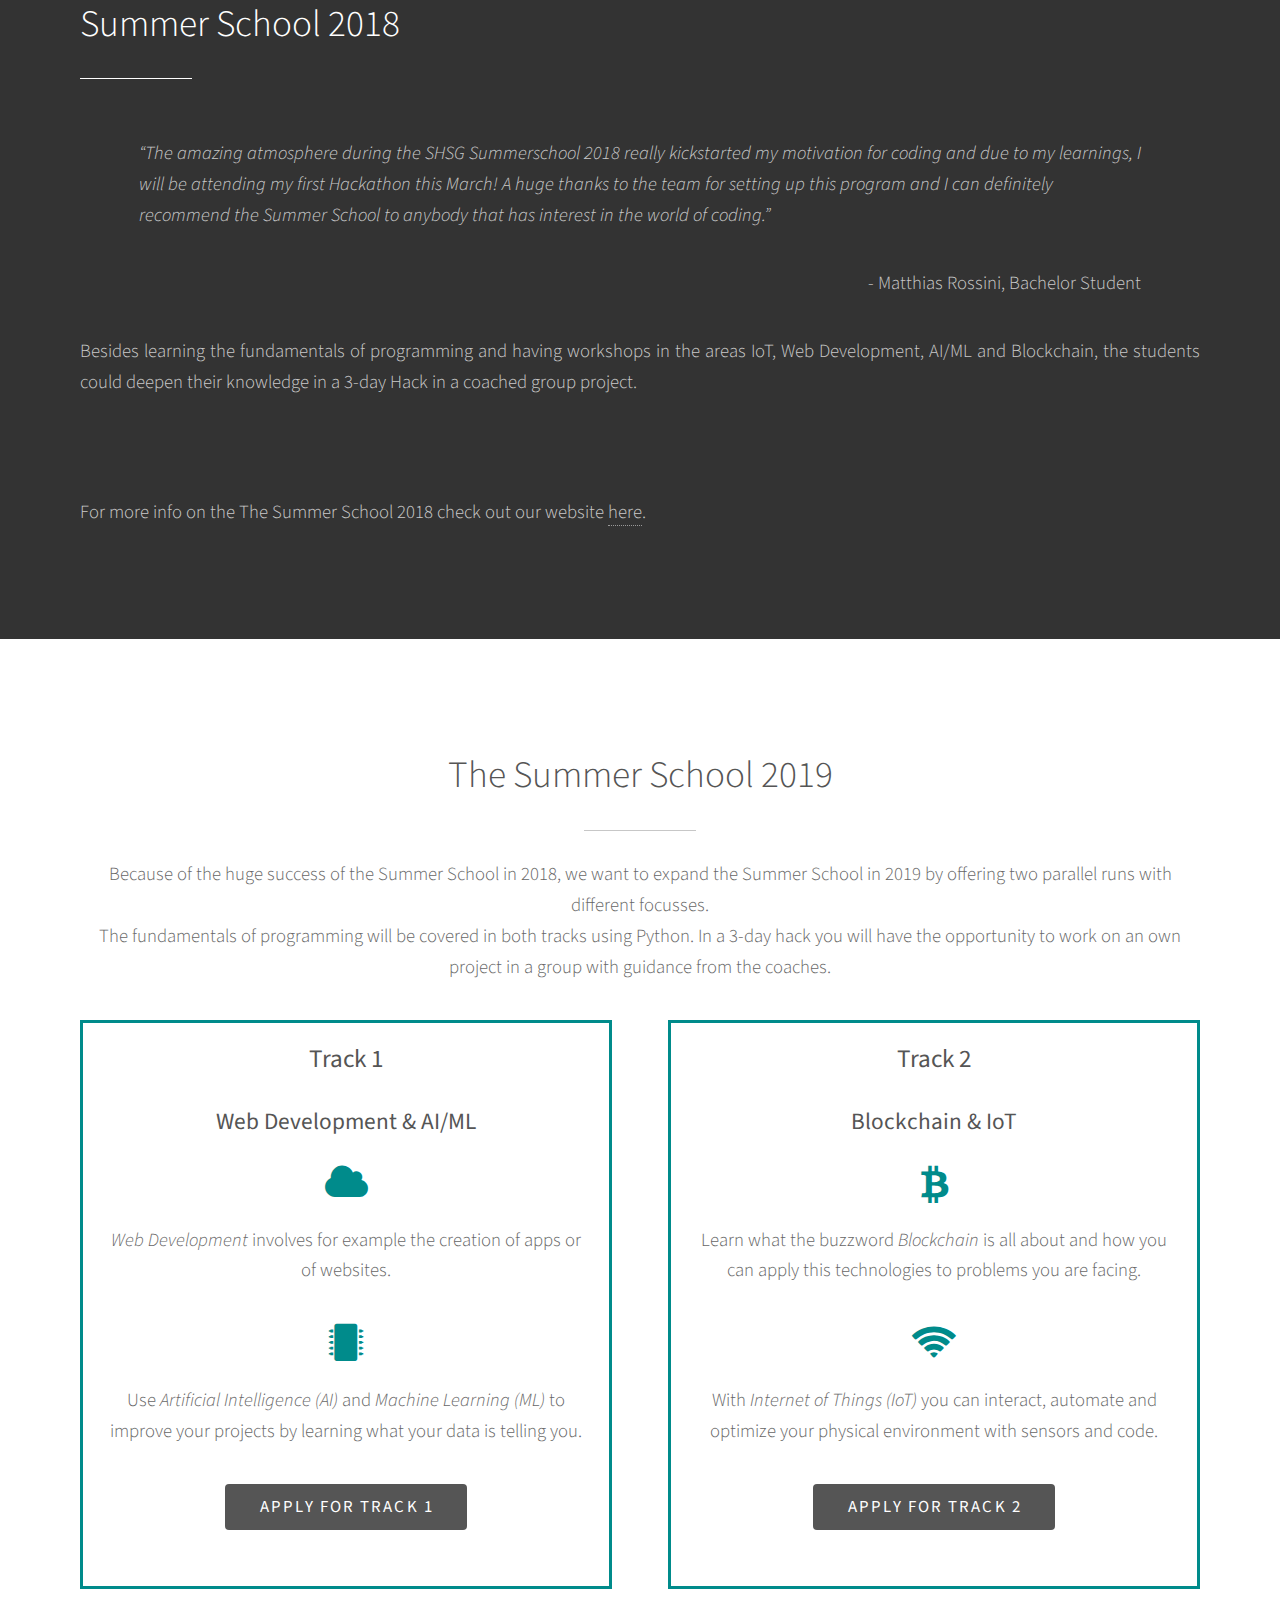
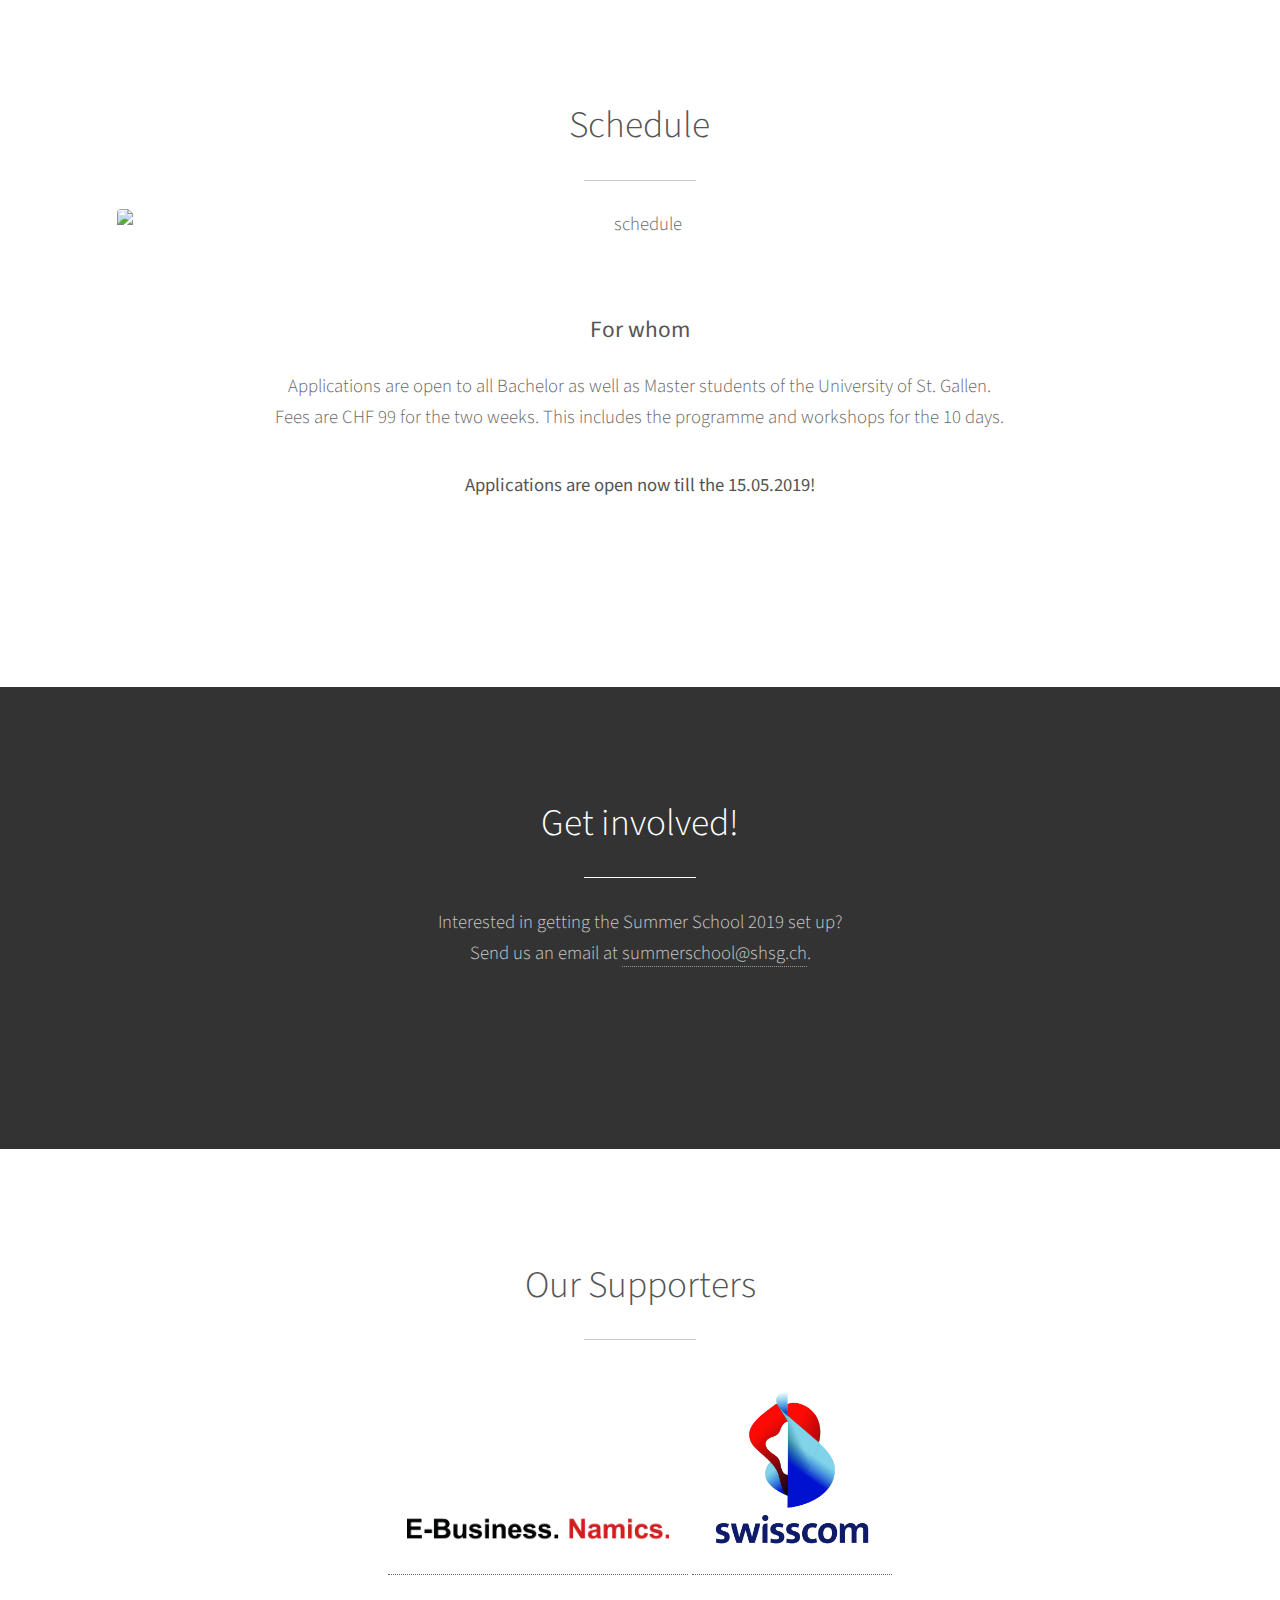
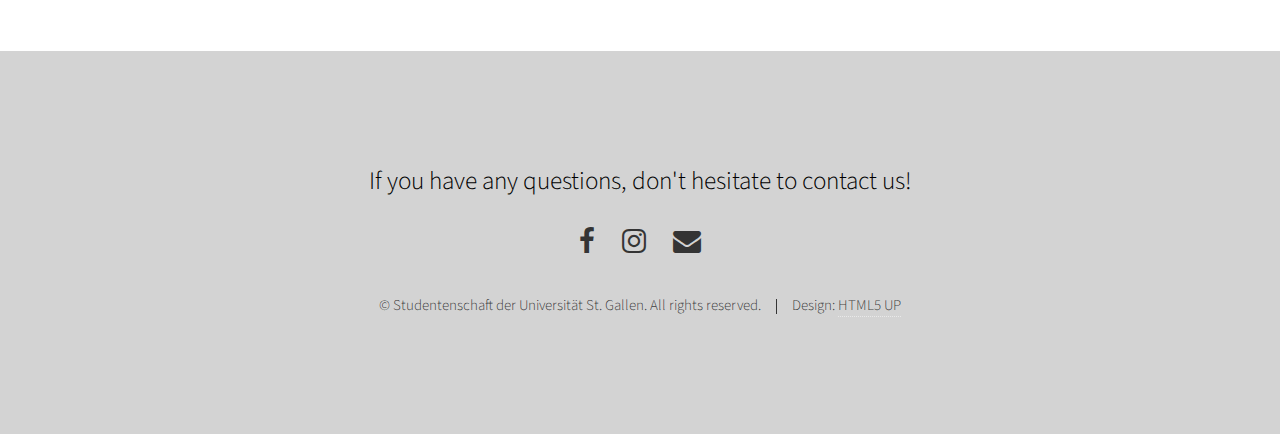
==== commit f7d76df7: "change application open date" ====
--- a/index.html
+++ b/index.html
@@ -180,7 +180,7 @@
 
 					<h4><br /><b>For whom</b></h4>
 					<p>Applications are open to all Bachelor as well as Master students of the University of St. Gallen.<br />Fees are CHF 99 for the two weeks. This includes the programme and workshops for the 10 days.</p>
-						<p><b>Applications are open now till the 20.04.2019!</b></p>
+						<p><b>Applications are open now till the 15.05.2019!</b></p>
 				</div>
 			</section>
 
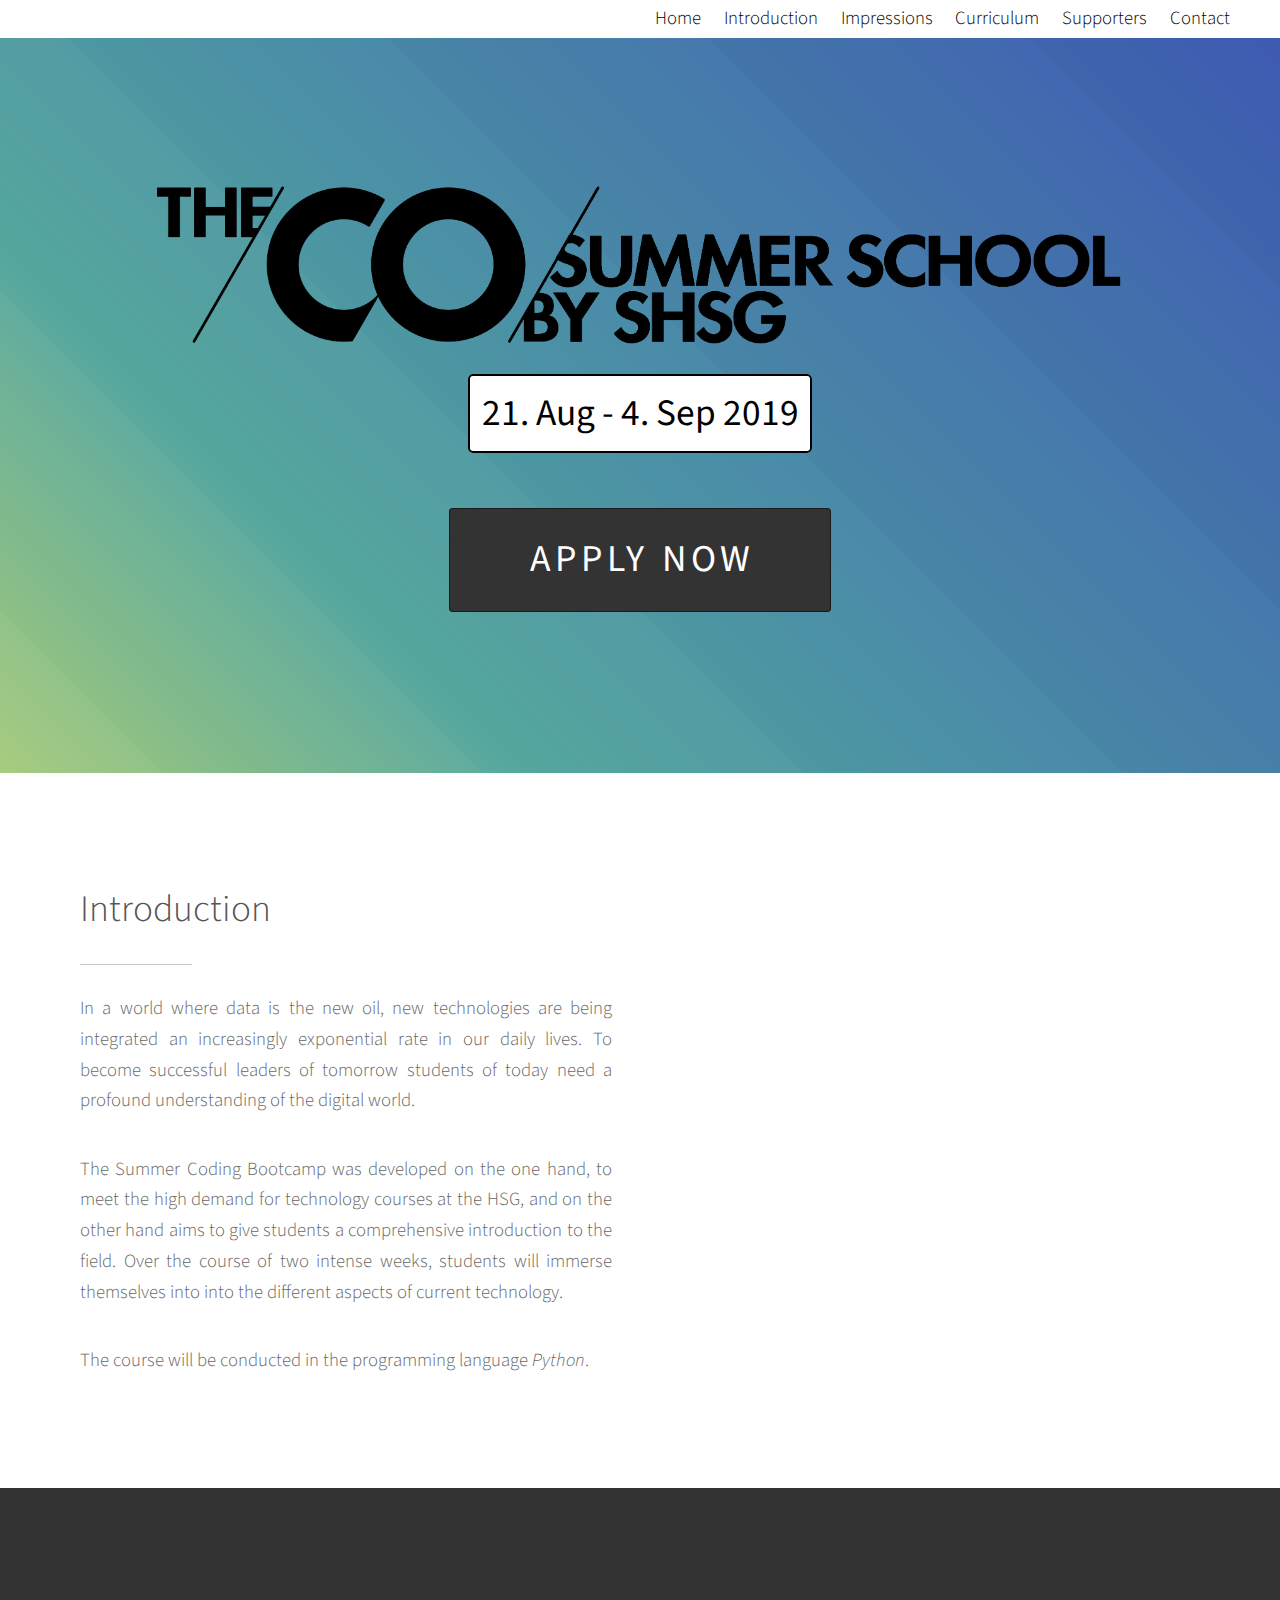
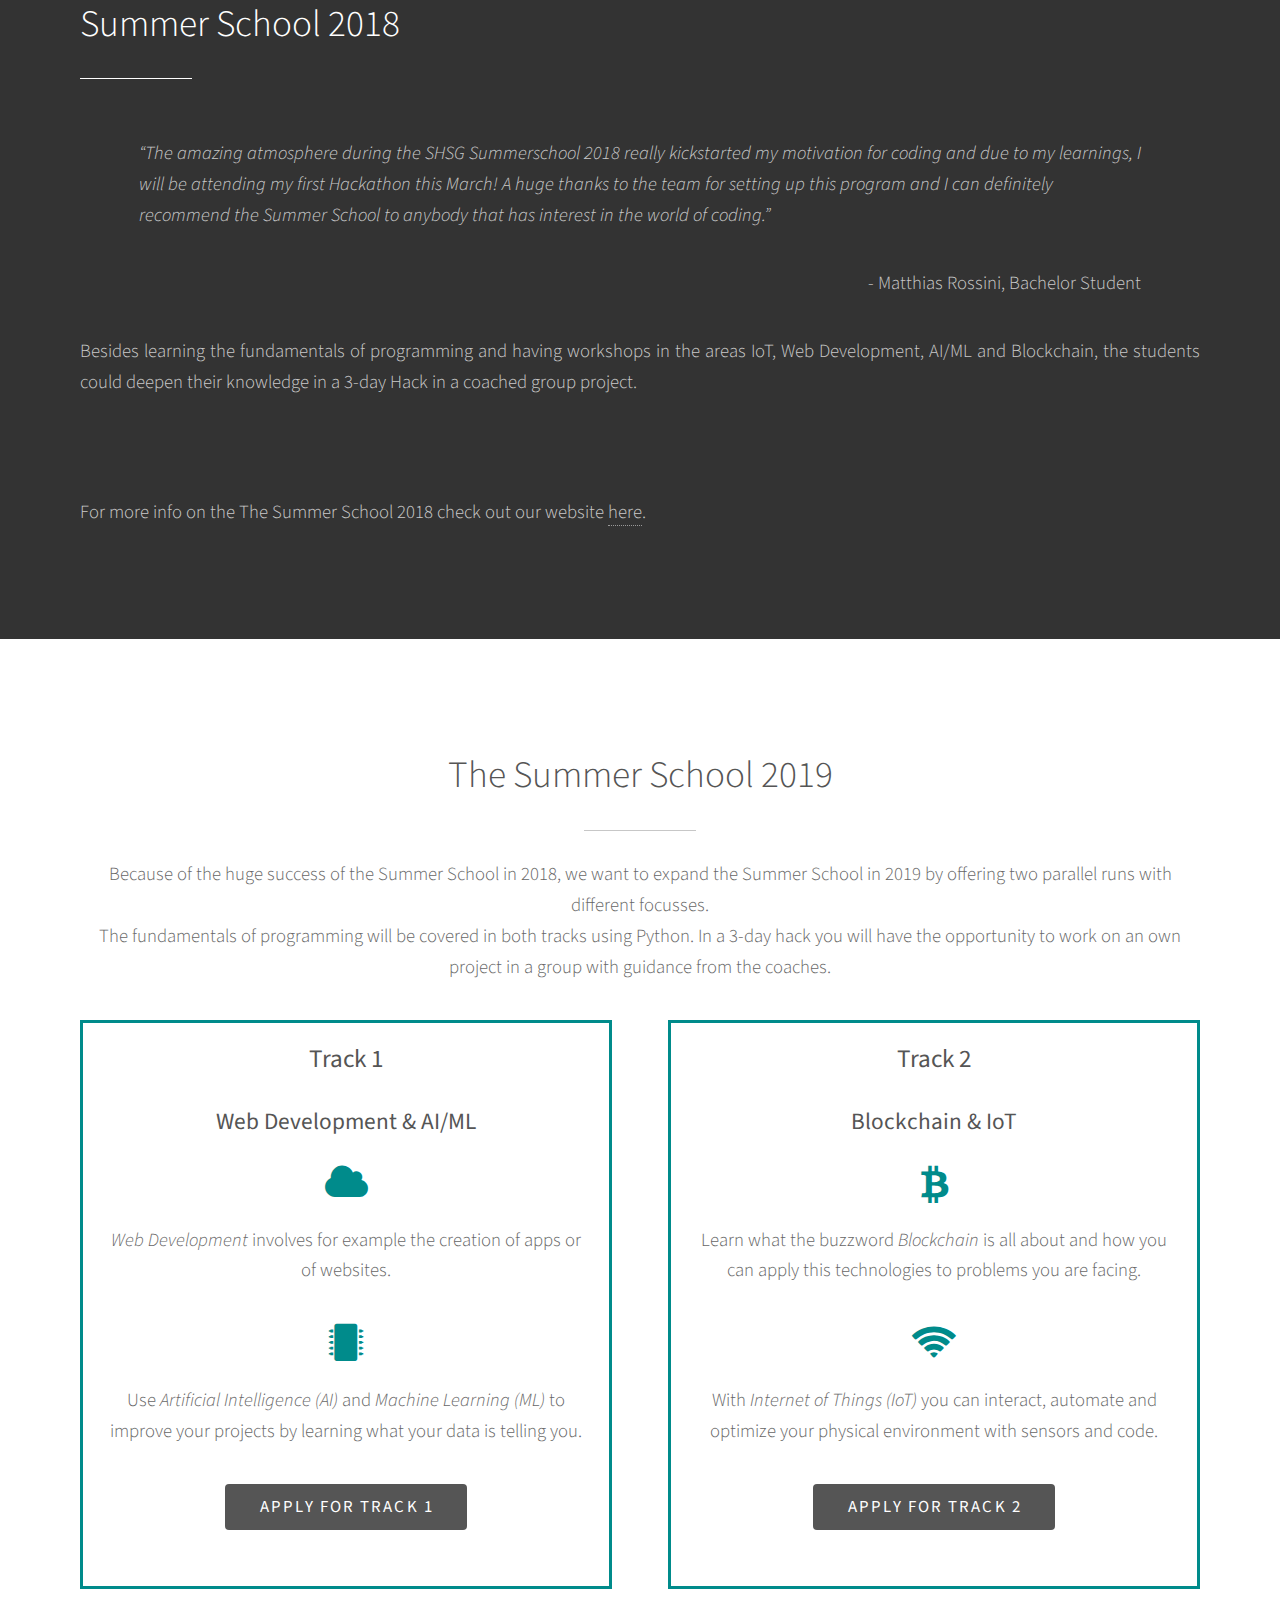
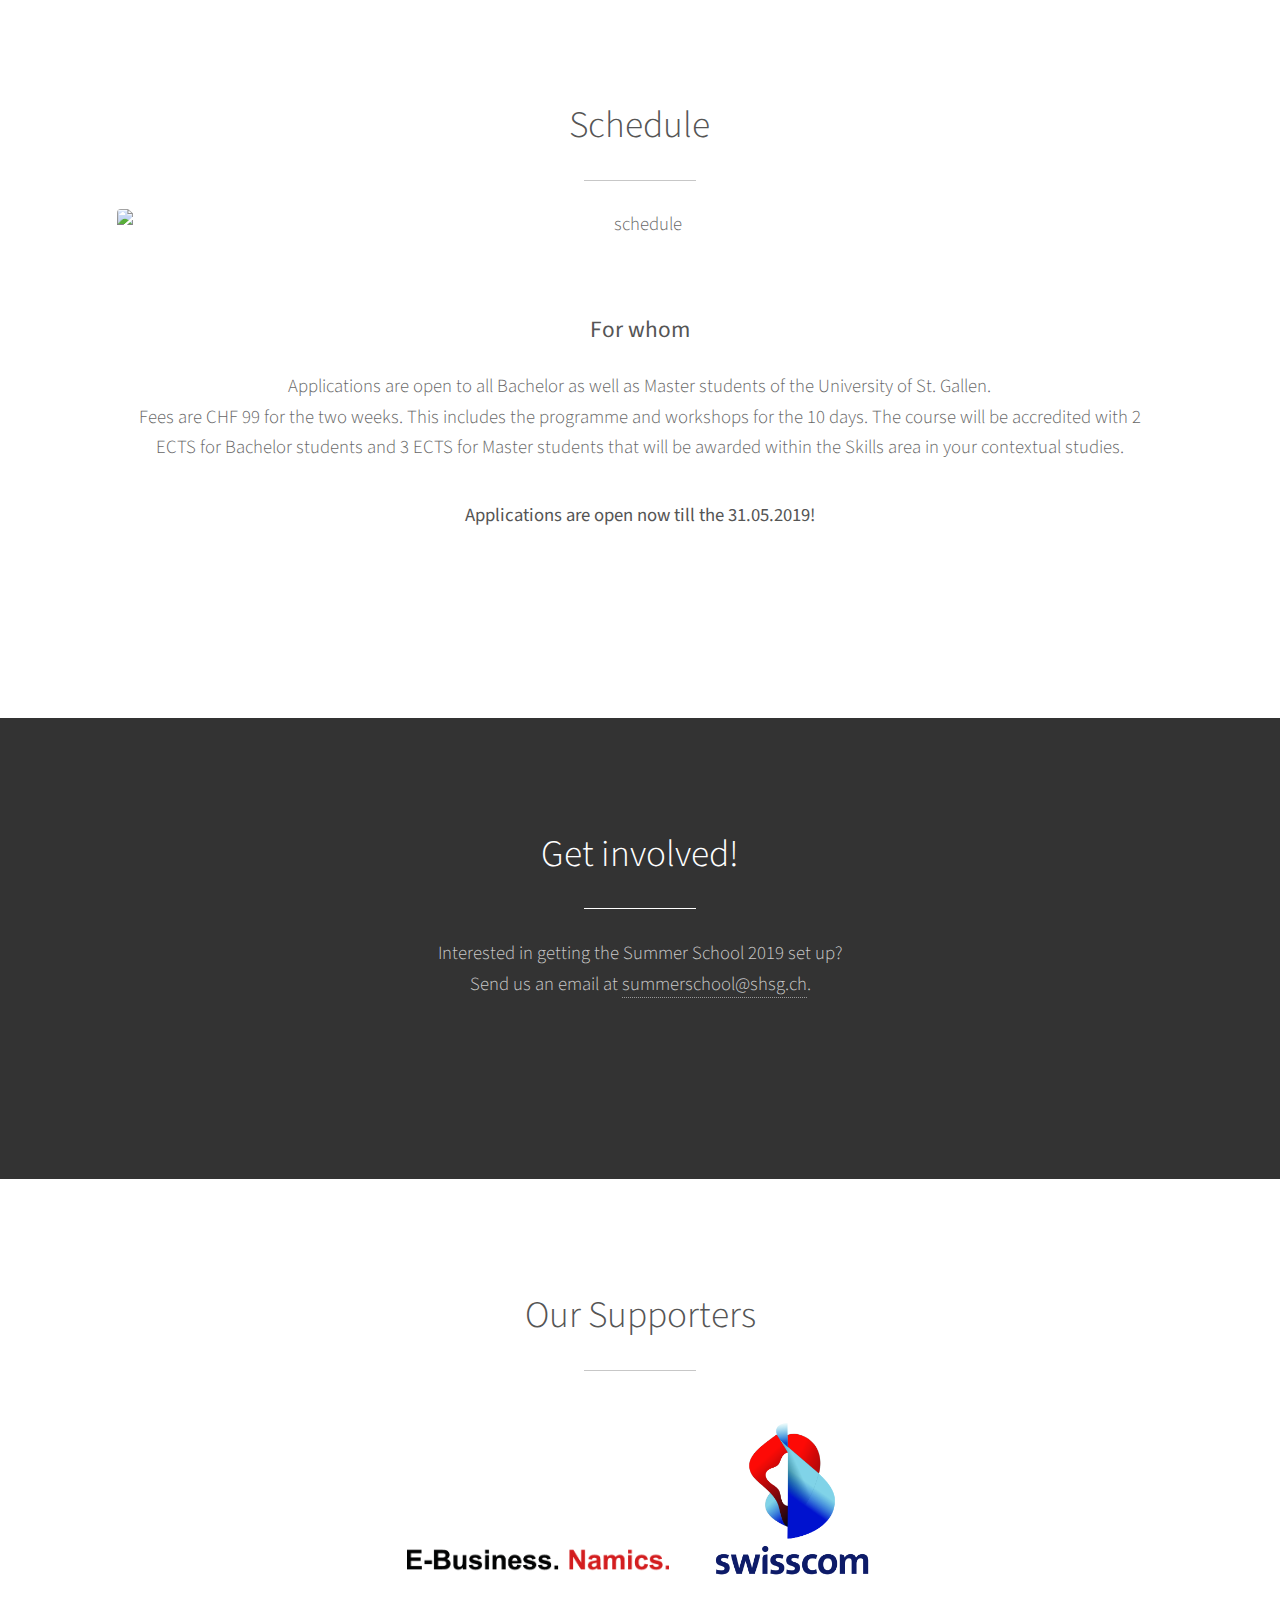
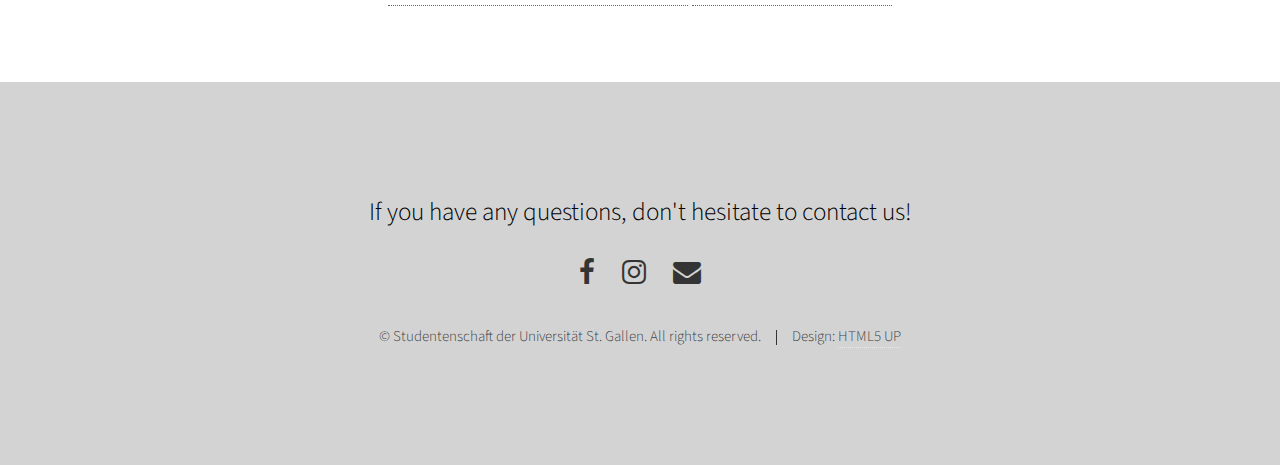
==== commit e397be14: "change application date" ====
--- a/index.html
+++ b/index.html
@@ -179,8 +179,8 @@
 					<span><img class="image fit" src="images/schedule1.png" alt="schedule"></span>
 
 					<h4><br /><b>For whom</b></h4>
-					<p>Applications are open to all Bachelor as well as Master students of the University of St. Gallen.<br />Fees are CHF 99 for the two weeks. This includes the programme and workshops for the 10 days.</p>
-						<p><b>Applications are open now till the 15.05.2019!</b></p>
+					<p>Applications are open to all Bachelor as well as Master students of the University of St. Gallen.<br />Fees are CHF 99 for the two weeks. This includes the programme and workshops for the 10 days. The course will be accredited with 2 ECTS for Bachelor students and 3 ECTS for Master students that will be awarded within the Skills area in your contextual studies.</p>
+						<p><b>Applications are open now till the 31.05.2019!</b></p>
 				</div>
 			</section>
 
